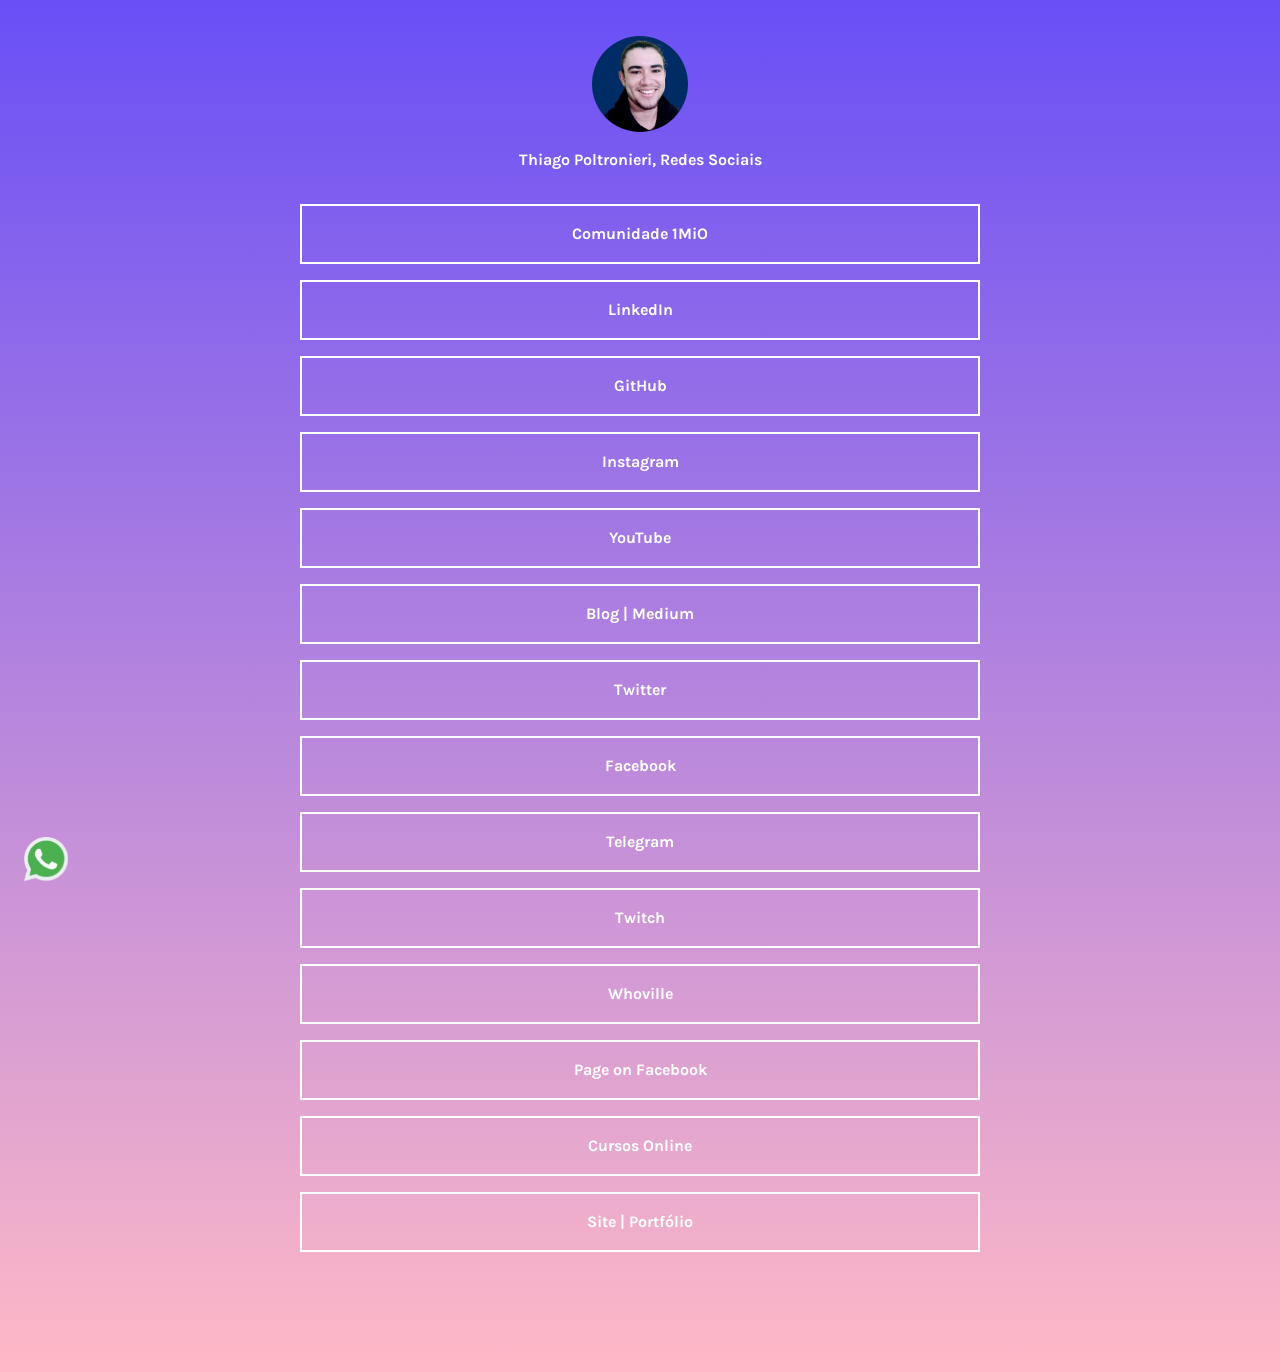
==== index.html @ fc35a57b "1.0" ====
<!DOCTYPE html>
<html lang="pt-br">
    <head>
        <meta name="description" content="Estas são as redes sociais mais usadas por Thiago William Poltronieri Araujo" >
        <meta charset="UTF-8">
        <meta http-equiv="X-UA-Compatible" content="IE=edge">
        <meta name="viewport" content="width=device-width, initial-scale=1.0">
        <title>Profiles | Thiago Poltronieri</title>
        <link rel="shortcut icon" href="./components/img/self-profile.jpeg" />
        <link href="./styles/main.css" rel="stylesheet"/>
        <!-- Google Tag Manager -->
        <script>
        (function(w,d,s,l,i){w[l]=w[l]||[];w[l].push({'gtm.start':
        new Date().getTime(),event:'gtm.js'});var f=d.getElementsByTagName(s)[0],
        j=d.createElement(s),dl=l!='dataLayer'?'&l='+l:'';j.async=true;j.src=
        'https://www.googletagmanager.com/gtm.js?id='+i+dl;f.parentNode.insertBefore(j,f);
        })(window,document,'script','dataLayer','GTM-TPSV2FH');
        </script>
        <!-- End Google Tag Manager -->
        <a class="discord-button" href="https://wa.me/5541992544292" target="_blank"> <img src="./components/img/logo_whatsapp.png" width="44" height="44"></a><style type="text/css">.discord-button:hover{transform: scale(1.2); transition-timing-function: cubic-bezier(0.47, 2.02, 0.31, -0.36);}a:active, a:hover{color: #ED4245; text-decoration: underline;}.discord-button{position: fixed; display: block; bottom: 0; margin: 24px; margin-bottom: 16px; transition-duration: 0.5s; -webkit-transition: all 0.3s; -o-transition: all 0.3s; transition: all 0.3s; transform: scale(1); z-index: 999;}a{background-color: transparent; text-decoration: none; color: #ED4245;}</style>
    </head>
    <body>
        <!-- Google Tag Manager (noscript) -->
        <noscript>
            <iframe src="https://www.googletagmanager.com/ns.html?id=GTM-TPSV2FH"
        height="0" width="0" style="display:none;visibility:hidden">
            </iframe>
        </noscript>
        <!-- End Google Tag Manager (noscript) -->
        <div id="__next">
            <link href="https://fonts.googleapis.com/css2?family=Karla:wght@300;400;600;700&amp;display=swap" rel="stylesheet"/>
            <link href="https://fonts.googleapis.com/css2?family=Inter:wght@300;400;600;700&amp;display=swap" rel="stylesheet"/>
            <link href="https://fonts.googleapis.com/css2?family=Karla:wght@300;400;600;700&amp;display=swap" rel="stylesheet"/>
            <link href="https://fonts.googleapis.com/css2?family=Inter:wght@300;400;600;700&amp;display=swap" rel="stylesheet"/>
            <div class="sc-bdfBwQ sc-gsTCUz fGhsIW bhdLno">
                <div class="sc-bdfBwQ sc-gsTCUz bcrzgk bhdLno">
                    <div class="sc-bdfBwQ LyLIy">
                        <div class="sc-bdfBwQ sc-fmlJLJ hjVNip bogOIu"></div>
                        <div class="sc-bdfBwQ eZNKTD">
                            <div class="sc-bdfBwQ sc-gsTCUz jgGrsq bhdLno">
                                <div class="sc-bdfBwQ eZNKTD">
                                    <img src="./components/img/self-profile.jpeg" alt="Profile Image" data-testid="ProfileImage" filter="none" display="block" class="sc-iBPRYJ QFLjD"/>
                                </div>
                                <div class="sc-bdfBwQ llgrqs">
                                    <h1 class="sc-dlfnbm gDxZtD">Thiago Poltronieri, Redes Sociais</h1>
                                </div>
                            </div>
                        </div>
                        
                        <div class="sc-bdfBwQ pkAuV">
                        <div class="sc-bdfBwQ sc-ctaXAZ kPHwyq iRyVlM" data-testid="StyledContainer">
                        <p class="sc-hKgILt fpenDC"><a class="sc-pFZIQ sc-tYoTV fxPOXp exGbzQ" data-testid="LinkButton" display="inline-flex" font-family="inherit" font-size="inherit" font-weight="inherit" height="auto" href="https://discord.gg/7QUH7drpB2" rel="noopener noreferrer" target="_blank">Comunidade 1MiO</a></p>
                        </div>
                        </div>
                        
                        <div class="sc-bdfBwQ pkAuV">
                            <div data-testid="StyledContainer" class="sc-bdfBwQ sc-ctaXAZ kPHwyq iRyVlM">
                                <a href="https://www.linkedin.com/in/thiago-poltronieri/" target="_blank" rel="noopener noreferrer" data-testid="LinkButton" display="inline-flex" font-family="inherit" font-weight="inherit" font-size="inherit" height="auto" class="sc-pFZIQ sc-tYoTV fxPOXp exGbzQ">
                                    <p class="sc-hKgILt fpenDC">LinkedIn</p>
                                </a>
                            </div>
                        </div>
                        <div class="sc-bdfBwQ pkAuV">
                            <div data-testid="StyledContainer" class="sc-bdfBwQ sc-ctaXAZ kPHwyq iRyVlM">
                                <a href="https://github.com/thiagopoltronieri/" target="_blank" rel="noopener noreferrer" data-testid="LinkButton" display="inline-flex" font-family="inherit" font-weight="inherit" font-size="inherit" height="auto" class="sc-pFZIQ sc-tYoTV fxPOXp exGbzQ">
                                    <p class="sc-hKgILt fpenDC">GitHub</p>
                                </a>
                            </div>
                        </div>
                        <div class="sc-bdfBwQ pkAuV">
                            <div data-testid="StyledContainer" class="sc-bdfBwQ sc-ctaXAZ kPHwyq iRyVlM">
                                <a href="https://www.instagram.com/thiago.poltronieri/" target="_blank" rel="noopener noreferrer" data-testid="LinkButton" display="inline-flex" font-family="inherit" font-weight="inherit" font-size="inherit" height="auto" class="sc-pFZIQ sc-tYoTV fxPOXp exGbzQ">
                                    <p class="sc-hKgILt fpenDC">Instagram</p>
                                </a>
                            </div>
                        </div>
                        <div class="sc-bdfBwQ pkAuV">
                            <div data-testid="StyledContainer" class="sc-bdfBwQ sc-ctaXAZ kPHwyq iRyVlM">
                                <a href="https://www.youtube.com/channel/UC3O0W0MAcEskIGlqmYNDaAA?sub_confirmation=1" target="_blank" rel="noopener noreferrer" data-testid="LinkButton" display="inline-flex" font-family="inherit" font-weight="inherit" font-size="inherit" height="auto" class="sc-pFZIQ sc-tYoTV fxPOXp exGbzQ">
                                    <p class="sc-hKgILt fpenDC">YouTube</p>
                                </a>
                            </div>
                        </div>
                        <div class="sc-bdfBwQ pkAuV">
                            <div data-testid="StyledContainer" class="sc-bdfBwQ sc-ctaXAZ kPHwyq iRyVlM">
                                <a href="https://thiagopoltronieri.com.br/blog/" target="_blank" rel="noopener noreferrer" data-testid="LinkButton" display="inline-flex" font-family="inherit" font-weight="inherit" font-size="inherit" height="auto" class="sc-pFZIQ sc-tYoTV fxPOXp exGbzQ">
                                    <p class="sc-hKgILt fpenDC">Blog | Medium</p>
                                </a>
                            </div>
                        </div>
                        <div class="sc-bdfBwQ pkAuV">
                            <div data-testid="StyledContainer" class="sc-bdfBwQ sc-ctaXAZ kPHwyq iRyVlM">
                                <a href="https://twitter.com/thiago_williamP" target="_blank" rel="noopener noreferrer" data-testid="LinkButton" display="inline-flex" font-family="inherit" font-weight="inherit" font-size="inherit" height="auto" class="sc-pFZIQ sc-tYoTV fxPOXp exGbzQ">
                                    <p class="sc-hKgILt fpenDC">Twitter</p>
                                </a>
                            </div>
                        </div>
                        <div class="sc-bdfBwQ pkAuV">
                            <div data-testid="StyledContainer" class="sc-bdfBwQ sc-ctaXAZ kPHwyq iRyVlM">
                                <a href="https://www.facebook.com/poltronieri.thiago" target="_blank" rel="noopener noreferrer" data-testid="LinkButton" display="inline-flex" font-family="inherit" font-weight="inherit" font-size="inherit" height="auto" class="sc-pFZIQ sc-tYoTV fxPOXp exGbzQ">
                                    <p class="sc-hKgILt fpenDC">Facebook</p>
                                </a>
                            </div>
                        </div>
                        <div class="sc-bdfBwQ pkAuV">
                            <div data-testid="StyledContainer" class="sc-bdfBwQ sc-ctaXAZ kPHwyq iRyVlM">
                                <a href="https://t.me/thiagopoltronieri" target="_blank" rel="noopener noreferrer" data-testid="LinkButton" display="inline-flex" font-family="inherit" font-weight="inherit" font-size="inherit" height="auto" class="sc-pFZIQ sc-tYoTV fxPOXp exGbzQ">
                                    <p class="sc-hKgILt fpenDC">Telegram</p>
                                </a>
                            </div>
                        </div>
                        <div class="sc-bdfBwQ pkAuV">
                            <div data-testid="StyledContainer" class="sc-bdfBwQ sc-ctaXAZ kPHwyq iRyVlM">
                                <a href="https://www.twitch.tv/thiago_williamp" target="_blank" rel="noopener noreferrer" data-testid="LinkButton" display="inline-flex" font-family="inherit" font-weight="inherit" font-size="inherit" height="auto" class="sc-pFZIQ sc-tYoTV fxPOXp exGbzQ">
                                    <p class="sc-hKgILt fpenDC">Twitch</p>
                                </a>
                            </div>
                            
                            
                            <div class="sc-bdfBwQ pkAuV">
                                <div class="sc-bdfBwQ sc-ctaXAZ kPHwyq iRyVlM" data-testid="StyledContainer">
                                <p class="sc-hKgILt fpenDC"><a class="sc-pFZIQ sc-tYoTV fxPOXp exGbzQ" data-testid="LinkButton" display="inline-flex" font-family="inherit" font-size="inherit" font-weight="inherit" height="auto" href="https://whoville.com.br/" rel="noopener noreferrer" target="_blank">Whoville</a></p>
                            </div>
                            </div>
                            
                        </div>
                        <div class="sc-bdfBwQ pkAuV">
                            <div data-testid="StyledContainer" class="sc-bdfBwQ sc-ctaXAZ kPHwyq iRyVlM">
                                <a href="https://www.facebook.com/whovillestrategiasdigitais/" target="_blank" rel="noopener noreferrer" data-testid="LinkButton" display="inline-flex" font-family="inherit" font-weight="inherit" font-size="inherit" height="auto" class="sc-pFZIQ sc-tYoTV fxPOXp exGbzQ">
                                    <p class="sc-hKgILt fpenDC">Page on Facebook</p>
                                </a>
                            </div>
                        </div>
                        <div class="sc-bdfBwQ pkAuV">
                            <div data-testid="StyledContainer" class="sc-bdfBwQ sc-ctaXAZ kPHwyq iRyVlM">
                                <a href="https://www.facebook.com/groups/288821952106240/" target="_blank" rel="noopener noreferrer" data-testid="LinkButton" display="inline-flex" font-family="inherit" font-weight="inherit" font-size="inherit" height="auto" class="sc-pFZIQ sc-tYoTV fxPOXp exGbzQ">
                                    <p class="sc-hKgILt fpenDC">Cursos Online</p>
                                </a>
                            </div>
                        </div>
                        <div class="sc-bdfBwQ pkAuV">
                            <div data-testid="StyledContainer" class="sc-bdfBwQ sc-ctaXAZ kPHwyq iRyVlM">
                                <a href="#" target="_blank" rel="noopener noreferrer" data-testid="LinkButton" display="inline-flex" font-family="inherit" font-weight="inherit" font-size="inherit" height="auto" class="sc-pFZIQ sc-tYoTV fxPOXp exGbzQ">
                                    <p class="sc-hKgILt fpenDC">Site | Portfólio</p>
                                </a>
                            </div>
                        </div>


                    </div>
                    </div>
                </div>
            </div>
        </div>
        
    </body>
</html>
---- styles/main.css ----
/*data-styled-version="5.2.1 >*/
            .fGhsIW {
                -webkit-flex-direction: column;
                -ms-flex-direction: column;
                flex-direction: column;
                position: relative;
                padding-bottom: 0;
                min-height: 100vh;
                overflow-x: hidden;
                width: 100%;
                height: 100%;
            }

            /*!sc*/
            .bcrzgk {
                -webkit-flex: 1;
                -ms-flex: 1;
                flex: 1;
                -webkit-flex-direction: column;
                -ms-flex-direction: column;
                flex-direction: column;
                -webkit-box-pack: justify;
                -webkit-justify-content: space-between;
                -ms-flex-pack: justify;
                justify-content: space-between;
                padding-left: 12px;
                padding-right: 12px;
                padding-top: 24px;
                padding-bottom: 24px;
                height: 100%;
                width: 100%;
            }

            /*!sc*/
            .LyLIy {
                margin: 0 auto;
                height: 100%;
                width: 100%;
                max-width: 680px;
                padding-bottom: 80px;
            }

            /*!sc*/
            .hjVNip {
                position: fixed;
                top: 0;
                left: 0;
                right: 0;
                bottom: 0;
                z-index: -1;
                background-position: center;
                background-size: cover;
                background-repeat: no-repeat;
                background-color: #694ff6;
                background-style: flat;
                background-gradient: linear-gradient(0deg,#ffb9c6,#694ff6);
            }

            /*!sc*/
            .eZNKTD {
                margin-bottom: 16px;
            }

            /*!sc*/
            .jgGrsq {
                -webkit-align-items: center;
                -webkit-box-align: center;
                -ms-flex-align: center;
                align-items: center;
                -webkit-flex-direction: column;
                -ms-flex-direction: column;
                flex-direction: column;
                margin-top: 12px;
                margin-bottom: 32px;
                width: 100%;
                height: 100%;
            }

            /*!sc*/
            .llgrqs {
                margin-left: 12px;
                margin-right: 12px;
                max-width: 100%;
            }

            /*!sc*/
            .pkAuV {
                position: relative;
            }

            /*!sc*/
            .kPHwyq {
                position: relative;
                height: auto;
                border-type: squared;
                style-type: outline;
            }

            /*!sc*/
            .jSYzUh {
                width: 100%;
                -webkit-box-pack: center;
                -webkit-justify-content: center;
                -ms-flex-pack: center;
                justify-content: center;
                height: 20px;
                logo: black-green;
            }

            /*!sc*/
            data-styled.g1[id="sc-bdfBwQ"] {
                content: "fGhsIW,bcrzgk,LyLIy,hjVNip,eZNKTD,jgGrsq,llgrqs,pkAuV,kPHwyq,jAmcnV,jSYzUh,"
            }

            /*!sc*/
            .bhdLno {
                display: -webkit-box;
                display: -webkit-flex;
                display: -ms-flexbox;
                display: flex;
            }

            /*!sc*/
            data-styled.g2[id="sc-gsTCUz"] {
                content: "bhdLno,"
            }

            /*!sc*/
            .gDxZtD {
                margin: 0;
                color: #fff;
                font-weight: 700;
                font-size: 16px;
                line-height: 1.5;
                text-overflow: ellipsis;
                max-width: 100%;
                white-space: nowrap;
                overflow: hidden;
            }

            /*!sc*/
            data-styled.g3[id="sc-dlfnbm"] {
                content: "gDxZtD,"
            }

            /*!sc*/
            .fpenDC {
                padding: 0;
                margin: 0;
                line-height: 1.5;
                width: 100%;
            }

            /*!sc*/
            data-styled.g4[id="sc-hKgILt"] {
                content: "fpenDC,"
            }

            /*!sc*/
            .kZodAG {
                color: inherit;
                -webkit-text-decoration: underline;
                text-decoration: underline;
            }

            /*!sc*/
            data-styled.g5[id="sc-eCssSg"] {
                content: "kZodAG,"
            }

            /*!sc*/
            .ikrHx {
                fill: currentColor;
                display: block;
                height: 100%;
                width: 100%;
            }

            /*!sc*/
            data-styled.g7[id="sc-gKsewC"] {
                content: "ikrHx,"
            }

            /*!sc*/
            .QFLjD {
                width: 96px;
                height: 96px;
                border-radius: 50%;
                width: 96px;
                height: 96px;
                display: block;
                object-fit: contain;
                object-position: initial;
                -webkit-filter: none;
                filter: none;
            }

            /*!sc*/
            data-styled.g8[id="sc-iBPRYJ"] {
                content: "QFLjD,"
            }

            /*!sc*/
            .fxPOXp {
                border: none;
                display: -webkit-inline-box;
                display: -webkit-inline-flex;
                display: -ms-inline-flexbox;
                display: inline-flex;
                -webkit-align-items: center;
                -webkit-box-align: center;
                -ms-flex-align: center;
                align-items: center;
                -webkit-box-pack: center;
                -webkit-justify-content: center;
                -ms-flex-pack: center;
                justify-content: center;
                height: auto;
                position: relative;
                padding-top: 16px;
                padding-bottom: 16px;
                padding-left: 66px;
                padding-right: 66px;
                margin: 0;
                font-family: inherit;
                font-weight: inherit;
                font-size: inherit;
                width: 100%;
                cursor: pointer;
                -webkit-appearance: none;
                -moz-appearance: none;
                appearance: none;
                text-align: center;
                box-sizing: border-box;
                -webkit-text-decoration: none;
                text-decoration: none;
            }

            /*!sc*/
            .fxPOXp:focus {
                outline: none;
            }

            /*!sc*/
            .fxPOXp:disabled {
                cursor: default;
                pointer-events: none;
            }

            /*!sc*/
            data-styled.g10[id="sc-pFZIQ"] {
                content: "fxPOXp,"
            }

            /*!sc*/
            html,body,div,span,applet,object,iframe,h1,h2,h3,h4,h5,h6,p,blockquote,pre,a,abbr,acronym,address,big,cite,code,del,dfn,em,img,ins,kbd,q,s,samp,small,strike,strong,sub,sup,tt,var,b,u,i,center,dl,dt,dd,ol,ul,li,fieldset,form,label,legend,table,caption,tbody,tfoot,thead,tr,th,td,article,aside,canvas,details,embed,figure,figcaption,footer,header,hgroup,main,menu,nav,output,ruby,section,summary,time,mark,audio,video {
                margin: 0;
                padding: 0;
                border: 0;
                font-size: 100%;
                font: inherit;
                vertical-align: baseline;
            }

            /*!sc*/
            article,aside,details,figcaption,figure,footer,header,hgroup,main,menu,nav,section {
                display: block;
            }

            /*!sc*/
            *[hidden] {
                display: none;
            }

            /*!sc*/
            body {
                line-height: 1;
            }

            /*!sc*/
            ol,ul {
                list-style: none;
            }

            /*!sc*/
            blockquote,q {
                quotes: none;
            }

            /*!sc*/
            blockquote:before,blockquote:after,q:before,q:after {
                content: '';
                content: none;
            }

            /*!sc*/
            table {
                border-collapse: collapse;
                border-spacing: 0;
            }

            /*!sc*/
            html {
                font-family: Karla,sans-serif;
                font-size: 16px;
                font-weight: 700;
                box-sizing: border-box;
                -webkit-font-smoothing: antialiased;
                -moz-osx-font-smoothing: grayscale;
            }

            /*!sc*/
            html > * {
                -webkit-letter-spacing: normal;
                -moz-letter-spacing: normal;
                -ms-letter-spacing: normal;
                letter-spacing: normal;
            }

            /*!sc*/
            *,*:before,*:after {
                box-sizing: inherit;
            }

            /*!sc*/
            data-styled.g16[id="sc-global-koxjWe1"] {
                content: "sc-global-koxjWe1,"
            }

            /*!sc*/
            .iRyVlM {
                z-index: 0;
                overflow: hidden;
                margin-bottom: 16px;
                -webkit-transition: box-shadow .25s cubic-bezier(0.08,0.59,0.29,0.99),color .25s cubic-bezier(0.08,0.59,0.29,0.99), border-color .25s cubic-bezier(0.08,0.59,0.29,0.99),-webkit-transform .25s cubic-bezier(0.08,0.59,0.29,0.99), background-color .25s cubic-bezier(0.08,0.59,0.29,0.99);
                -webkit-transition: box-shadow .25s cubic-bezier(0.08,0.59,0.29,0.99),color .25s cubic-bezier(0.08,0.59,0.29,0.99), border-color .25s cubic-bezier(0.08,0.59,0.29,0.99),transform .25s cubic-bezier(0.08,0.59,0.29,0.99), background-color .25s cubic-bezier(0.08,0.59,0.29,0.99);
                transition: box-shadow .25s cubic-bezier(0.08,0.59,0.29,0.99),color .25s cubic-bezier(0.08,0.59,0.29,0.99), border-color .25s cubic-bezier(0.08,0.59,0.29,0.99),transform .25s cubic-bezier(0.08,0.59,0.29,0.99), background-color .25s cubic-bezier(0.08,0.59,0.29,0.99);
                border: 2px solid;
                border-color: #ffffff;
                background-color: transparent;
                color: #ffffff;
                border-radius: 0;
            }

            /*!sc*/
            @-webkit-keyframes topwave {
                from {
                    -webkit-mask-position: 0 top;
                    mask-position: 0 top;
                }

                to {
                    -webkit-mask-position: 680px top;
                    mask-position: 680px top;
                }
            }

            /*!sc*/
            @keyframes topwave {
                from {
                    -webkit-mask-position: 0 top;
                    mask-position: 0 top;
                }

                to {
                    -webkit-mask-position: 680px top;
                    mask-position: 680px top;
                }
            }

            /*!sc*/
            @-webkit-keyframes bottomwave {
                from {
                    -webkit-mask-position: 0 top;
                    mask-position: 0 top;
                }

                to {
                    -webkit-mask-position: -680px top;
                    mask-position: -680px top;
                }
            }

            /*!sc*/
            @keyframes bottomwave {
                from {
                    -webkit-mask-position: 0 top;
                    mask-position: 0 top;
                }

                to {
                    -webkit-mask-position: -680px top;
                    mask-position: -680px top;
                }
            }

            /*!sc*/
            .iRyVlM:hover {
                background-color: #ffffff;
                border-color: #ffffff;
                color: #694ff6;
            }

            /*!sc*/
            data-styled.g93[id="sc-ctaXAZ"] {
                content: "iRyVlM,"
            }

            /*!sc*/
            .exGbzQ {
                overflow-wrap: break-word;
                word-wrap: break-word;
                word-break: break-word;
                -webkit-hyphens: auto;
                -moz-hyphens: auto;
                -ms-hyphens: auto;
                hyphens: auto;
                white-space: normal;
                background: none;
                color: inherit;
                -webkit-transition: box-shadow .25s cubic-bezier(0.08,0.59,0.29,0.99),border-color .25s cubic-bezier(0.08,0.59,0.29,0.99), -webkit-transform .25s cubic-bezier(0.08,0.59,0.29,0.99),background-color .25s cubic-bezier(0.08,0.59,0.29,0.99);
                -webkit-transition: box-shadow .25s cubic-bezier(0.08,0.59,0.29,0.99),border-color .25s cubic-bezier(0.08,0.59,0.29,0.99), transform .25s cubic-bezier(0.08,0.59,0.29,0.99),background-color .25s cubic-bezier(0.08,0.59,0.29,0.99);
                transition: box-shadow .25s cubic-bezier(0.08,0.59,0.29,0.99),border-color .25s cubic-bezier(0.08,0.59,0.29,0.99), transform .25s cubic-bezier(0.08,0.59,0.29,0.99),background-color .25s cubic-bezier(0.08,0.59,0.29,0.99);
                padding-left: 20px;
                padding-right: 20px;
            }

            /*!sc*/
            data-styled.g103[id="sc-tYoTV"] {
                content: "exGbzQ,"
            }

            /*!sc*/
            .bogOIu {
                background: linear-gradient(0deg,#ffb9c6,#694ff6);
                position: absolute;
            }

            /*!sc*/
            data-styled.g116[id="sc-fmlJLJ"] {
                content: "bogOIu,"
            }

            /*!sc*/
            html,body,div,span,applet,object,iframe,h1,h2,h3,h4,h5,h6,p,blockquote,pre,a,abbr,acronym,address,big,cite,code,del,dfn,em,img,ins,kbd,q,s,samp,small,strike,strong,sub,sup,tt,var,b,u,i,center,dl,dt,dd,ol,ul,li,fieldset,form,label,legend,table,caption,tbody,tfoot,thead,tr,th,td,article,aside,canvas,details,embed,figure,figcaption,footer,header,hgroup,main,menu,nav,output,ruby,section,summary,time,mark,audio,video {
                margin: 0;
                padding: 0;
                border: 0;
                font-size: 100%;
                font: inherit;
                vertical-align: baseline;
            }

            /*!sc*/
            article,aside,details,figcaption,figure,footer,header,hgroup,main,menu,nav,section {
                display: block;
            }

            /*!sc*/
            *[hidden] {
                display: none;
            }

            /*!sc*/
            body {
                line-height: 1;
            }

            /*!sc*/
            ol,ul {
                list-style: none;
            }

            /*!sc*/
            blockquote,q {
                quotes: none;
            }

            /*!sc*/
            blockquote:before,blockquote:after,q:before,q:after {
                content: '';
                content: none;
            }

            /*!sc*/
            table {
                border-collapse: collapse;
                border-spacing: 0;
            }

            /*!sc*/
            html {
                font-family: Karla,sans-serif;
                font-size: 16px;
                font-weight: 700;
                box-sizing: border-box;
                -webkit-font-smoothing: antialiased;
                -moz-osx-font-smoothing: grayscale;
            }

            /*!sc*/
            html > * {
                -webkit-letter-spacing: normal;
                -moz-letter-spacing: normal;
                -ms-letter-spacing: normal;
                letter-spacing: normal;
            }

            /*!sc*/
            *,*:before,*:after {
                box-sizing: inherit;
            }

            /*!sc*/
            data-styled.g118[id="sc-global-koxjWe2"] {
                content: "sc-global-koxjWe2,"
            }

            /*!sc*/
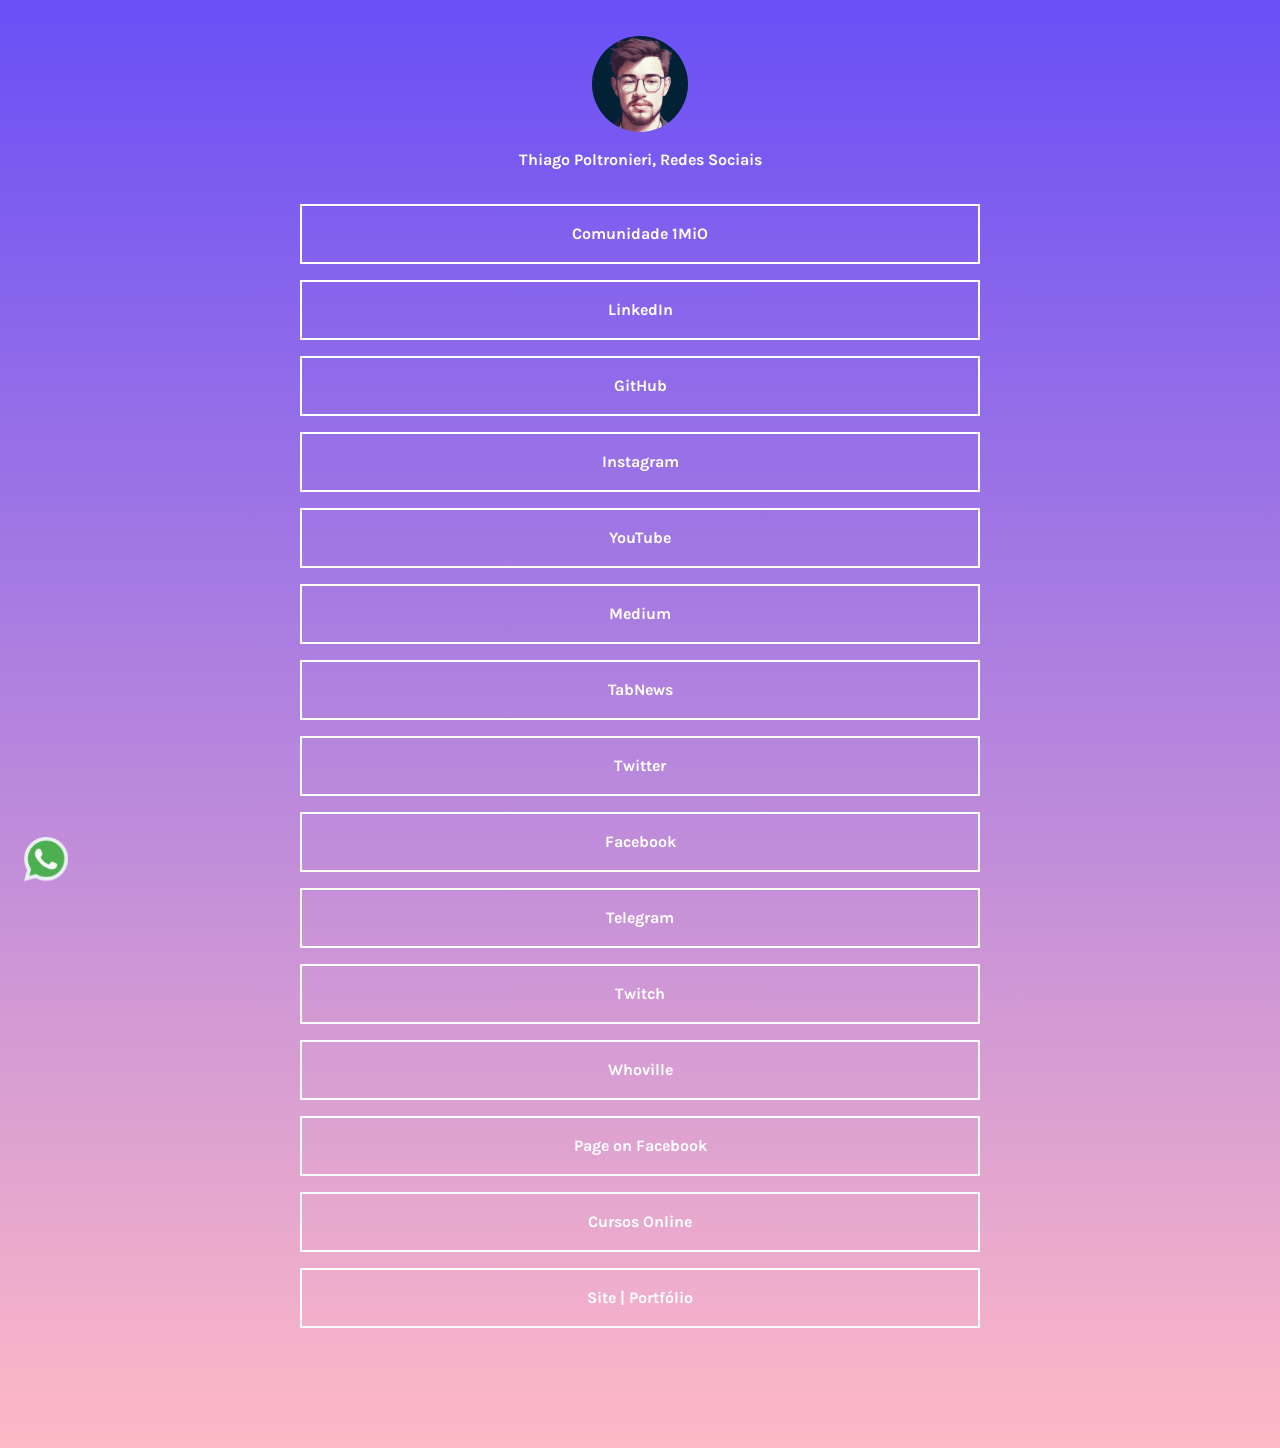
==== commit 83cbd563: "Add TabNews" ====
--- a/index.html
+++ b/index.html
@@ -84,13 +84,20 @@
                         <div class="sc-bdfBwQ pkAuV">
                             <div data-testid="StyledContainer" class="sc-bdfBwQ sc-ctaXAZ kPHwyq iRyVlM">
                                 <a href="https://thiagopoltronieri.com.br/blog/" target="_blank" rel="noopener noreferrer" data-testid="LinkButton" display="inline-flex" font-family="inherit" font-weight="inherit" font-size="inherit" height="auto" class="sc-pFZIQ sc-tYoTV fxPOXp exGbzQ">
-                                    <p class="sc-hKgILt fpenDC">Blog | Medium</p>
+                                    <p class="sc-hKgILt fpenDC">Medium</p>
                                 </a>
                             </div>
                         </div>
                         <div class="sc-bdfBwQ pkAuV">
                             <div data-testid="StyledContainer" class="sc-bdfBwQ sc-ctaXAZ kPHwyq iRyVlM">
-                                <a href="https://twitter.com/thiago_williamP" target="_blank" rel="noopener noreferrer" data-testid="LinkButton" display="inline-flex" font-family="inherit" font-weight="inherit" font-size="inherit" height="auto" class="sc-pFZIQ sc-tYoTV fxPOXp exGbzQ">
+                                <a href="https://www.tabnews.com.br/thiagopoltronieri" target="_blank" rel="noopener noreferrer" data-testid="LinkButton" display="inline-flex" font-family="inherit" font-weight="inherit" font-size="inherit" height="auto" class="sc-pFZIQ sc-tYoTV fxPOXp exGbzQ">
+                                    <p class="sc-hKgILt fpenDC">TabNews</p>
+                                </a>
+                            </div>
+                        </div>
+                        <div class="sc-bdfBwQ pkAuV">
+                            <div data-testid="StyledContainer" class="sc-bdfBwQ sc-ctaXAZ kPHwyq iRyVlM">
+                                <a href="https://twitter.com/thpoltronieri" target="_blank" rel="noopener noreferrer" data-testid="LinkButton" display="inline-flex" font-family="inherit" font-weight="inherit" font-size="inherit" height="auto" class="sc-pFZIQ sc-tYoTV fxPOXp exGbzQ">
                                     <p class="sc-hKgILt fpenDC">Twitter</p>
                                 </a>
                             </div>
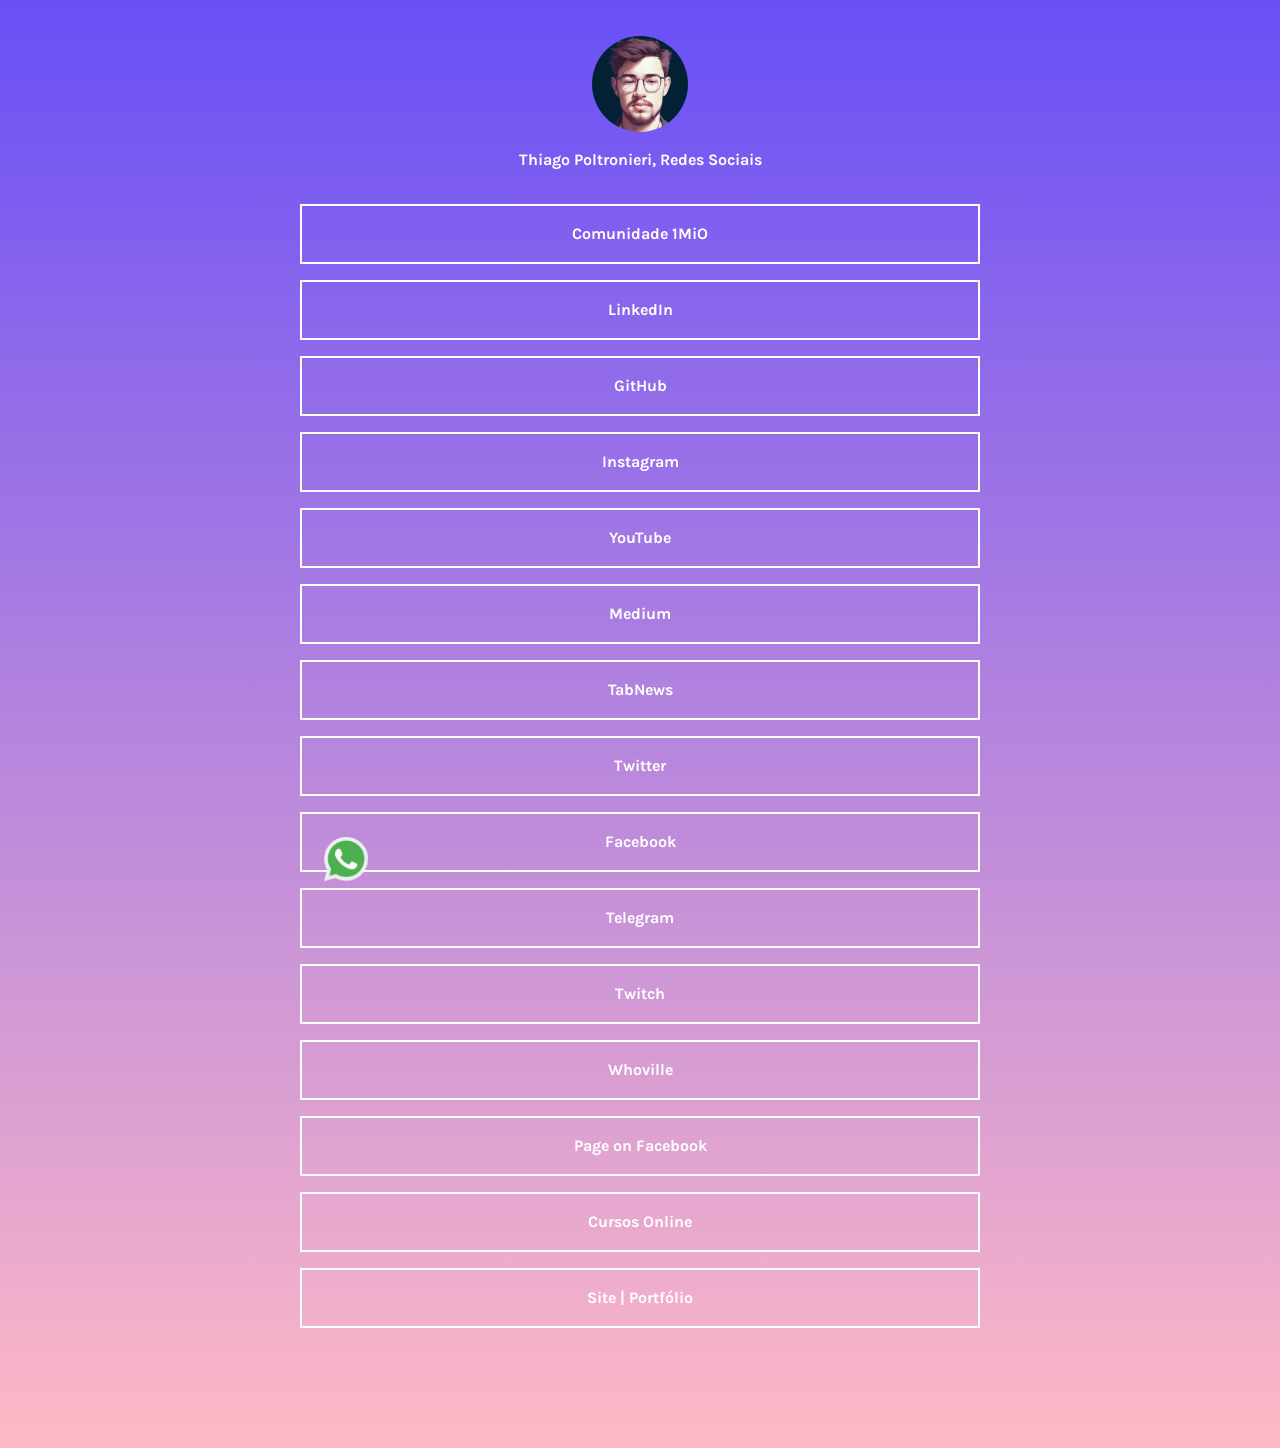
==== commit 7321ed52: "update whats-button" ====
--- a/index.html
+++ b/index.html
@@ -6,8 +6,11 @@
         <meta http-equiv="X-UA-Compatible" content="IE=edge">
         <meta name="viewport" content="width=device-width, initial-scale=1.0">
         <title>Profiles | Thiago Poltronieri</title>
+        <link href="https://fonts.googleapis.com/css2?family=Karla:wght@300;400;600;700&amp;display=swap" rel="stylesheet"/>
+        <link href="https://fonts.googleapis.com/css2?family=Inter:wght@300;400;600;700&amp;display=swap" rel="stylesheet"/>
         <link rel="shortcut icon" href="./components/img/self-profile.jpeg" />
         <link href="./styles/main.css" rel="stylesheet"/>
+        <link href="./styles/whatsapp-button.css" rel="stylesheet">
         <!-- Google Tag Manager -->
         <script>
         (function(w,d,s,l,i){w[l]=w[l]||[];w[l].push({'gtm.start':
@@ -17,25 +20,13 @@
         })(window,document,'script','dataLayer','GTM-TPSV2FH');
         </script>
         <!-- End Google Tag Manager -->
-        <a class="discord-button" href="https://wa.me/5541992544292" target="_blank"> <img src="./components/img/logo_whatsapp.png" width="44" height="44"></a><style type="text/css">.discord-button:hover{transform: scale(1.2); transition-timing-function: cubic-bezier(0.47, 2.02, 0.31, -0.36);}a:active, a:hover{color: #ED4245; text-decoration: underline;}.discord-button{position: fixed; display: block; bottom: 0; margin: 24px; margin-bottom: 16px; transition-duration: 0.5s; -webkit-transition: all 0.3s; -o-transition: all 0.3s; transition: all 0.3s; transform: scale(1); z-index: 999;}a{background-color: transparent; text-decoration: none; color: #ED4245;}</style>
     </head>
+
     <body>
-        <!-- Google Tag Manager (noscript) -->
-        <noscript>
-            <iframe src="https://www.googletagmanager.com/ns.html?id=GTM-TPSV2FH"
-        height="0" width="0" style="display:none;visibility:hidden">
-            </iframe>
-        </noscript>
-        <!-- End Google Tag Manager (noscript) -->
-        <div id="__next">
-            <link href="https://fonts.googleapis.com/css2?family=Karla:wght@300;400;600;700&amp;display=swap" rel="stylesheet"/>
-            <link href="https://fonts.googleapis.com/css2?family=Inter:wght@300;400;600;700&amp;display=swap" rel="stylesheet"/>
-            <link href="https://fonts.googleapis.com/css2?family=Karla:wght@300;400;600;700&amp;display=swap" rel="stylesheet"/>
-            <link href="https://fonts.googleapis.com/css2?family=Inter:wght@300;400;600;700&amp;display=swap" rel="stylesheet"/>
-            <div class="sc-bdfBwQ sc-gsTCUz fGhsIW bhdLno">
-                <div class="sc-bdfBwQ sc-gsTCUz bcrzgk bhdLno">
-                    <div class="sc-bdfBwQ LyLIy">
-                        <div class="sc-bdfBwQ sc-fmlJLJ hjVNip bogOIu"></div>
+        <div class="sc-bdfBwQ sc-gsTCUz fGhsIW bhdLno">
+            <div class="sc-bdfBwQ sc-gsTCUz bcrzgk bhdLno">
+                <div class="sc-bdfBwQ LyLIy">
+                    <div class="sc-bdfBwQ sc-fmlJLJ hjVNip bogOIu"></div>
                         <div class="sc-bdfBwQ eZNKTD">
                             <div class="sc-bdfBwQ sc-gsTCUz jgGrsq bhdLno">
                                 <div class="sc-bdfBwQ eZNKTD">
@@ -46,6 +37,8 @@
                                 </div>
                             </div>
                         </div>
+
+                        <a class="whatsapp-button" href="https://wa.me/5541992544292" target="_blank"> <img src="./components/img/logo_whatsapp.png" width="44" height="44"></a>
                         
                         <div class="sc-bdfBwQ pkAuV">
                         <div class="sc-bdfBwQ sc-ctaXAZ kPHwyq iRyVlM" data-testid="StyledContainer">
@@ -152,14 +145,10 @@
                                 </a>
                             </div>
                         </div>
-
-
-                    </div>
                     </div>
                 </div>
             </div>
         </div>
-        
     </body>
 </html>
 
--- a/styles/main.css
+++ b/styles/main.css
@@ -517,3 +517,5 @@
             }
 
             /*!sc*/
+
+            
--- a/styles/whatsapp-button.css
+++ b/styles/whatsapp-button.css
@@ -0,0 +1,30 @@
+.whatsapp-button:hover {
+    transform: scale(1.2);
+    transition-timing-function: cubic-bezier(0.47, 2.02, 0.31, -0.36);
+}
+
+a:active,
+a:hover {
+    color: #ED4245;
+    text-decoration: underline;
+}
+
+.whatsapp-button {
+    position: fixed;
+    display: block;
+    bottom: 0;
+    margin: 24px;
+    margin-bottom: 16px;
+    transition-duration: 0.5s;
+    -webkit-transition: all 0.3s;
+    -o-transition: all 0.3s;
+    transition: all 0.3s;
+    transform: scale(1);
+    z-index: 999;
+}
+
+a {
+    background-color: transparent;
+    text-decoration: none;
+    color: #ED4245;
+}
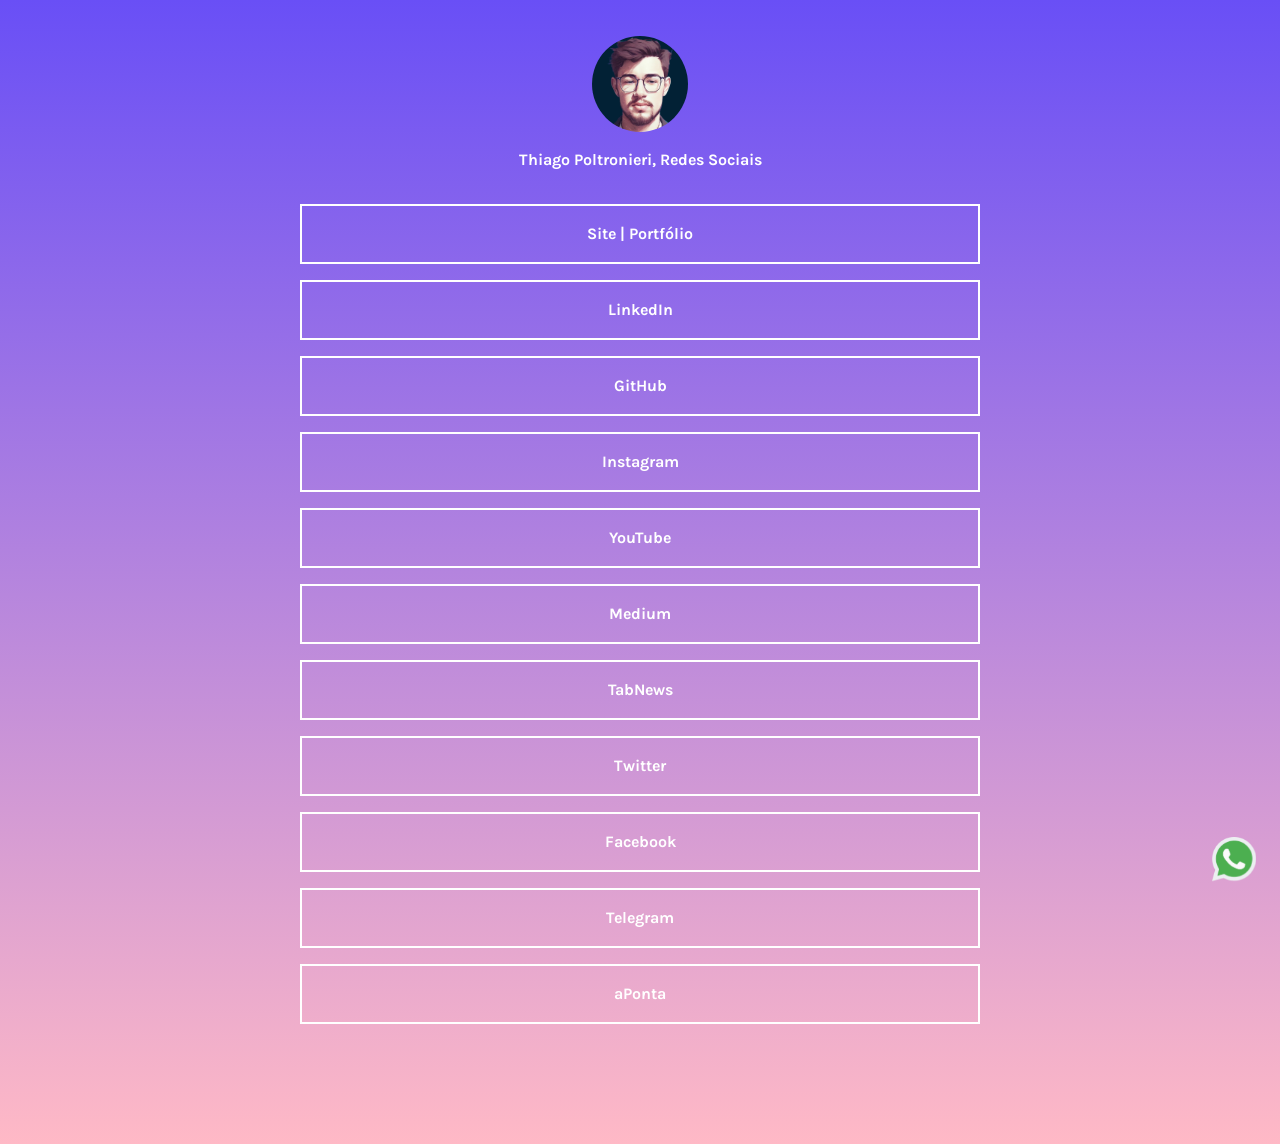
==== commit cce4607c: "updates 01102023" ====
--- a/index.html
+++ b/index.html
@@ -1,154 +1,200 @@
 <!DOCTYPE html>
 <html lang="pt-br">
-    <head>
-        <meta name="description" content="Estas são as redes sociais mais usadas por Thiago William Poltronieri Araujo" >
-        <meta charset="UTF-8">
-        <meta http-equiv="X-UA-Compatible" content="IE=edge">
-        <meta name="viewport" content="width=device-width, initial-scale=1.0">
-        <title>Profiles | Thiago Poltronieri</title>
-        <link href="https://fonts.googleapis.com/css2?family=Karla:wght@300;400;600;700&amp;display=swap" rel="stylesheet"/>
-        <link href="https://fonts.googleapis.com/css2?family=Inter:wght@300;400;600;700&amp;display=swap" rel="stylesheet"/>
-        <link rel="shortcut icon" href="./components/img/self-profile.jpeg" />
-        <link href="./styles/main.css" rel="stylesheet"/>
-        <link href="./styles/whatsapp-button.css" rel="stylesheet">
-        <!-- Google Tag Manager -->
-        <script>
-        (function(w,d,s,l,i){w[l]=w[l]||[];w[l].push({'gtm.start':
-        new Date().getTime(),event:'gtm.js'});var f=d.getElementsByTagName(s)[0],
-        j=d.createElement(s),dl=l!='dataLayer'?'&l='+l:'';j.async=true;j.src=
-        'https://www.googletagmanager.com/gtm.js?id='+i+dl;f.parentNode.insertBefore(j,f);
-        })(window,document,'script','dataLayer','GTM-TPSV2FH');
-        </script>
-        <!-- End Google Tag Manager -->
-    </head>
-
-    <body>
-        <div class="sc-bdfBwQ sc-gsTCUz fGhsIW bhdLno">
-            <div class="sc-bdfBwQ sc-gsTCUz bcrzgk bhdLno">
-                <div class="sc-bdfBwQ LyLIy">
-                    <div class="sc-bdfBwQ sc-fmlJLJ hjVNip bogOIu"></div>
+
+<head>
+    <meta name="description" content="Estas são as redes sociais mais usadas por Thiago William Poltronieri Araujo">
+    <meta charset="UTF-8">
+    <meta http-equiv="X-UA-Compatible" content="IE=edge">
+    <meta name="viewport" content="width=device-width, initial-scale=1.0">
+    <title>Profiles | Thiago Poltronieri</title>
+    <link href="https://fonts.googleapis.com/css2?family=Karla:wght@300;400;600;700&amp;display=swap"
+        rel="stylesheet" />
+    <link href="https://fonts.googleapis.com/css2?family=Inter:wght@300;400;600;700&amp;display=swap"
+        rel="stylesheet" />
+    <link rel="shortcut icon" href="./components/img/self-profile.jpeg" />
+    <link href="./styles/main.css" rel="stylesheet" />
+    <link href="./styles/whatsapp-button.css" rel="stylesheet">
+    <!-- Google Tag Manager -->
+    <script>
+        (function (w, d, s, l, i) {
+            w[l] = w[l] || []; w[l].push({
+                'gtm.start':
+                    new Date().getTime(), event: 'gtm.js'
+            }); var f = d.getElementsByTagName(s)[0],
+                j = d.createElement(s), dl = l != 'dataLayer' ? '&l=' + l : ''; j.async = true; j.src =
+                    'https://www.googletagmanager.com/gtm.js?id=' + i + dl; f.parentNode.insertBefore(j, f);
+        })(window, document, 'script', 'dataLayer', 'GTM-TPSV2FH');
+    </script>
+    <!-- End Google Tag Manager -->
+</head>
+
+<body>
+    <div class="sc-bdfBwQ sc-gsTCUz fGhsIW bhdLno">
+        <div class="sc-bdfBwQ sc-gsTCUz bcrzgk bhdLno">
+            <div class="sc-bdfBwQ LyLIy">
+                <div class="sc-bdfBwQ sc-fmlJLJ hjVNip bogOIu"></div>
+                <div class="sc-bdfBwQ eZNKTD">
+                    <div class="sc-bdfBwQ sc-gsTCUz jgGrsq bhdLno">
                         <div class="sc-bdfBwQ eZNKTD">
-                            <div class="sc-bdfBwQ sc-gsTCUz jgGrsq bhdLno">
-                                <div class="sc-bdfBwQ eZNKTD">
-                                    <img src="./components/img/self-profile.jpeg" alt="Profile Image" data-testid="ProfileImage" filter="none" display="block" class="sc-iBPRYJ QFLjD"/>
-                                </div>
-                                <div class="sc-bdfBwQ llgrqs">
-                                    <h1 class="sc-dlfnbm gDxZtD">Thiago Poltronieri, Redes Sociais</h1>
-                                </div>
-                            </div>
+                            <img src="./components/img/self-profile.jpeg" alt="Profile Image" data-testid="ProfileImage"
+                                filter="none" display="block" class="sc-iBPRYJ QFLjD" />
                         </div>
-
-                        <a class="whatsapp-button" href="https://wa.me/5541992544292" target="_blank"> <img src="./components/img/logo_whatsapp.png" width="44" height="44"></a>
-                        
-                        <div class="sc-bdfBwQ pkAuV">
+                        <div class="sc-bdfBwQ llgrqs">
+                            <h1 class="sc-dlfnbm gDxZtD">Thiago Poltronieri, Redes Sociais</h1>
+                        </div>
+                    </div>
+                </div>
+
+                <a class="whatsapp-button" href="https://wa.me/5541992544292" target="_blank"> <img
+                        src="./components/img/logo_whatsapp.png" width="44" height="44"></a>
+
+                <div class="sc-bdfBwQ pkAuV">
+                    <!-- <div class="sc-bdfBwQ sc-ctaXAZ kPHwyq iRyVlM" data-testid="StyledContainer">
+                        <p class="sc-hKgILt fpenDC"><a class="sc-pFZIQ sc-tYoTV fxPOXp exGbzQ" data-testid="LinkButton"
+                                display="inline-flex" font-family="inherit" font-size="inherit" font-weight="inherit"
+                                height="auto" href="https://discord.gg/7QUH7drpB2" rel="noopener noreferrer"
+                                target="_blank">Comunidade 1MiO</a></p>
+                    </div> -->
+                </div>
+                <div class="sc-bdfBwQ pkAuV">
+                    <div data-testid="StyledContainer" class="sc-bdfBwQ sc-ctaXAZ kPHwyq iRyVlM">
+                        <a href="https://aponta.social/" target="_blank" rel="noopener noreferrer" data-testid="LinkButton"
+                            display="inline-flex" font-family="inherit" font-weight="inherit" font-size="inherit"
+                            height="auto" class="sc-pFZIQ sc-tYoTV fxPOXp exGbzQ">
+                            <p class="sc-hKgILt fpenDC">Site | Portfólio</p>
+                        </a>
+                    </div>
+                </div>
+
+                <div class="sc-bdfBwQ pkAuV">
+                    <div data-testid="StyledContainer" class="sc-bdfBwQ sc-ctaXAZ kPHwyq iRyVlM">
+                        <a href="https://www.linkedin.com/in/thiago-poltronieri/" target="_blank"
+                            rel="noopener noreferrer" data-testid="LinkButton" display="inline-flex"
+                            font-family="inherit" font-weight="inherit" font-size="inherit" height="auto"
+                            class="sc-pFZIQ sc-tYoTV fxPOXp exGbzQ">
+                            <p class="sc-hKgILt fpenDC">LinkedIn</p>
+                        </a>
+                    </div>
+                </div>
+                <div class="sc-bdfBwQ pkAuV">
+                    <div data-testid="StyledContainer" class="sc-bdfBwQ sc-ctaXAZ kPHwyq iRyVlM">
+                        <a href="https://github.com/thiagopoltronieri/" target="_blank" rel="noopener noreferrer"
+                            data-testid="LinkButton" display="inline-flex" font-family="inherit" font-weight="inherit"
+                            font-size="inherit" height="auto" class="sc-pFZIQ sc-tYoTV fxPOXp exGbzQ">
+                            <p class="sc-hKgILt fpenDC">GitHub</p>
+                        </a>
+                    </div>
+                </div>
+                <div class="sc-bdfBwQ pkAuV">
+                    <div data-testid="StyledContainer" class="sc-bdfBwQ sc-ctaXAZ kPHwyq iRyVlM">
+                        <a href="https://www.instagram.com/thiago.poltronieri/" target="_blank"
+                            rel="noopener noreferrer" data-testid="LinkButton" display="inline-flex"
+                            font-family="inherit" font-weight="inherit" font-size="inherit" height="auto"
+                            class="sc-pFZIQ sc-tYoTV fxPOXp exGbzQ">
+                            <p class="sc-hKgILt fpenDC">Instagram</p>
+                        </a>
+                    </div>
+                </div>
+                <div class="sc-bdfBwQ pkAuV">
+                    <div data-testid="StyledContainer" class="sc-bdfBwQ sc-ctaXAZ kPHwyq iRyVlM">
+                        <a href="https://www.youtube.com/channel/UC3O0W0MAcEskIGlqmYNDaAA?sub_confirmation=1"
+                            target="_blank" rel="noopener noreferrer" data-testid="LinkButton" display="inline-flex"
+                            font-family="inherit" font-weight="inherit" font-size="inherit" height="auto"
+                            class="sc-pFZIQ sc-tYoTV fxPOXp exGbzQ">
+                            <p class="sc-hKgILt fpenDC">YouTube</p>
+                        </a>
+                    </div>
+                </div>
+                <div class="sc-bdfBwQ pkAuV">
+                    <div data-testid="StyledContainer" class="sc-bdfBwQ sc-ctaXAZ kPHwyq iRyVlM">
+                        <a href="https://thiagopoltronieri.com.br/blog/" target="_blank" rel="noopener noreferrer"
+                            data-testid="LinkButton" display="inline-flex" font-family="inherit" font-weight="inherit"
+                            font-size="inherit" height="auto" class="sc-pFZIQ sc-tYoTV fxPOXp exGbzQ">
+                            <p class="sc-hKgILt fpenDC">Medium</p>
+                        </a>
+                    </div>
+                </div>
+                <div class="sc-bdfBwQ pkAuV">
+                    <div data-testid="StyledContainer" class="sc-bdfBwQ sc-ctaXAZ kPHwyq iRyVlM">
+                        <a href="https://www.tabnews.com.br/thiagopoltronieri" target="_blank" rel="noopener noreferrer"
+                            data-testid="LinkButton" display="inline-flex" font-family="inherit" font-weight="inherit"
+                            font-size="inherit" height="auto" class="sc-pFZIQ sc-tYoTV fxPOXp exGbzQ">
+                            <p class="sc-hKgILt fpenDC">TabNews</p>
+                        </a>
+                    </div>
+                </div>
+                <div class="sc-bdfBwQ pkAuV">
+                    <div data-testid="StyledContainer" class="sc-bdfBwQ sc-ctaXAZ kPHwyq iRyVlM">
+                        <a href="https://twitter.com/thpoltronieri" target="_blank" rel="noopener noreferrer"
+                            data-testid="LinkButton" display="inline-flex" font-family="inherit" font-weight="inherit"
+                            font-size="inherit" height="auto" class="sc-pFZIQ sc-tYoTV fxPOXp exGbzQ">
+                            <p class="sc-hKgILt fpenDC">Twitter</p>
+                        </a>
+                    </div>
+                </div>
+                <div class="sc-bdfBwQ pkAuV">
+                    <div data-testid="StyledContainer" class="sc-bdfBwQ sc-ctaXAZ kPHwyq iRyVlM">
+                        <a href="https://www.facebook.com/poltronieri.thiago" target="_blank" rel="noopener noreferrer"
+                            data-testid="LinkButton" display="inline-flex" font-family="inherit" font-weight="inherit"
+                            font-size="inherit" height="auto" class="sc-pFZIQ sc-tYoTV fxPOXp exGbzQ">
+                            <p class="sc-hKgILt fpenDC">Facebook</p>
+                        </a>
+                    </div>
+                </div>
+                <div class="sc-bdfBwQ pkAuV">
+                    <div data-testid="StyledContainer" class="sc-bdfBwQ sc-ctaXAZ kPHwyq iRyVlM">
+                        <a href="https://t.me/thiagopoltronieri" target="_blank" rel="noopener noreferrer"
+                            data-testid="LinkButton" display="inline-flex" font-family="inherit" font-weight="inherit"
+                            font-size="inherit" height="auto" class="sc-pFZIQ sc-tYoTV fxPOXp exGbzQ">
+                            <p class="sc-hKgILt fpenDC">Telegram</p>
+                        </a>
+                    </div>
+                </div>
+                <div class="sc-bdfBwQ pkAuV">
+                    <!-- <div data-testid="StyledContainer" class="sc-bdfBwQ sc-ctaXAZ kPHwyq iRyVlM">
+                        <a href="https://www.twitch.tv/thiago_williamp" target="_blank" rel="noopener noreferrer"
+                            data-testid="LinkButton" display="inline-flex" font-family="inherit" font-weight="inherit"
+                            font-size="inherit" height="auto" class="sc-pFZIQ sc-tYoTV fxPOXp exGbzQ">
+                            <p class="sc-hKgILt fpenDC">Twitch</p>
+                        </a>
+                    </div> -->
+
+
+                    <div class="sc-bdfBwQ pkAuV">
                         <div class="sc-bdfBwQ sc-ctaXAZ kPHwyq iRyVlM" data-testid="StyledContainer">
-                        <p class="sc-hKgILt fpenDC"><a class="sc-pFZIQ sc-tYoTV fxPOXp exGbzQ" data-testid="LinkButton" display="inline-flex" font-family="inherit" font-size="inherit" font-weight="inherit" height="auto" href="https://discord.gg/7QUH7drpB2" rel="noopener noreferrer" target="_blank">Comunidade 1MiO</a></p>
+                            <p class="sc-hKgILt fpenDC"><a class="sc-pFZIQ sc-tYoTV fxPOXp exGbzQ"
+                                    data-testid="LinkButton" display="inline-flex" font-family="inherit"
+                                    font-size="inherit" font-weight="inherit" height="auto"
+                                    href="https://aponta.social" rel="noopener noreferrer"
+                                    target="_blank">aPonta</a></p>
                         </div>
-                        </div>
-                        
-                        <div class="sc-bdfBwQ pkAuV">
-                            <div data-testid="StyledContainer" class="sc-bdfBwQ sc-ctaXAZ kPHwyq iRyVlM">
-                                <a href="https://www.linkedin.com/in/thiago-poltronieri/" target="_blank" rel="noopener noreferrer" data-testid="LinkButton" display="inline-flex" font-family="inherit" font-weight="inherit" font-size="inherit" height="auto" class="sc-pFZIQ sc-tYoTV fxPOXp exGbzQ">
-                                    <p class="sc-hKgILt fpenDC">LinkedIn</p>
-                                </a>
-                            </div>
-                        </div>
-                        <div class="sc-bdfBwQ pkAuV">
-                            <div data-testid="StyledContainer" class="sc-bdfBwQ sc-ctaXAZ kPHwyq iRyVlM">
-                                <a href="https://github.com/thiagopoltronieri/" target="_blank" rel="noopener noreferrer" data-testid="LinkButton" display="inline-flex" font-family="inherit" font-weight="inherit" font-size="inherit" height="auto" class="sc-pFZIQ sc-tYoTV fxPOXp exGbzQ">
-                                    <p class="sc-hKgILt fpenDC">GitHub</p>
-                                </a>
-                            </div>
-                        </div>
-                        <div class="sc-bdfBwQ pkAuV">
-                            <div data-testid="StyledContainer" class="sc-bdfBwQ sc-ctaXAZ kPHwyq iRyVlM">
-                                <a href="https://www.instagram.com/thiago.poltronieri/" target="_blank" rel="noopener noreferrer" data-testid="LinkButton" display="inline-flex" font-family="inherit" font-weight="inherit" font-size="inherit" height="auto" class="sc-pFZIQ sc-tYoTV fxPOXp exGbzQ">
-                                    <p class="sc-hKgILt fpenDC">Instagram</p>
-                                </a>
-                            </div>
-                        </div>
-                        <div class="sc-bdfBwQ pkAuV">
-                            <div data-testid="StyledContainer" class="sc-bdfBwQ sc-ctaXAZ kPHwyq iRyVlM">
-                                <a href="https://www.youtube.com/channel/UC3O0W0MAcEskIGlqmYNDaAA?sub_confirmation=1" target="_blank" rel="noopener noreferrer" data-testid="LinkButton" display="inline-flex" font-family="inherit" font-weight="inherit" font-size="inherit" height="auto" class="sc-pFZIQ sc-tYoTV fxPOXp exGbzQ">
-                                    <p class="sc-hKgILt fpenDC">YouTube</p>
-                                </a>
-                            </div>
-                        </div>
-                        <div class="sc-bdfBwQ pkAuV">
-                            <div data-testid="StyledContainer" class="sc-bdfBwQ sc-ctaXAZ kPHwyq iRyVlM">
-                                <a href="https://thiagopoltronieri.com.br/blog/" target="_blank" rel="noopener noreferrer" data-testid="LinkButton" display="inline-flex" font-family="inherit" font-weight="inherit" font-size="inherit" height="auto" class="sc-pFZIQ sc-tYoTV fxPOXp exGbzQ">
-                                    <p class="sc-hKgILt fpenDC">Medium</p>
-                                </a>
-                            </div>
-                        </div>
-                        <div class="sc-bdfBwQ pkAuV">
-                            <div data-testid="StyledContainer" class="sc-bdfBwQ sc-ctaXAZ kPHwyq iRyVlM">
-                                <a href="https://www.tabnews.com.br/thiagopoltronieri" target="_blank" rel="noopener noreferrer" data-testid="LinkButton" display="inline-flex" font-family="inherit" font-weight="inherit" font-size="inherit" height="auto" class="sc-pFZIQ sc-tYoTV fxPOXp exGbzQ">
-                                    <p class="sc-hKgILt fpenDC">TabNews</p>
-                                </a>
-                            </div>
-                        </div>
-                        <div class="sc-bdfBwQ pkAuV">
-                            <div data-testid="StyledContainer" class="sc-bdfBwQ sc-ctaXAZ kPHwyq iRyVlM">
-                                <a href="https://twitter.com/thpoltronieri" target="_blank" rel="noopener noreferrer" data-testid="LinkButton" display="inline-flex" font-family="inherit" font-weight="inherit" font-size="inherit" height="auto" class="sc-pFZIQ sc-tYoTV fxPOXp exGbzQ">
-                                    <p class="sc-hKgILt fpenDC">Twitter</p>
-                                </a>
-                            </div>
-                        </div>
-                        <div class="sc-bdfBwQ pkAuV">
-                            <div data-testid="StyledContainer" class="sc-bdfBwQ sc-ctaXAZ kPHwyq iRyVlM">
-                                <a href="https://www.facebook.com/poltronieri.thiago" target="_blank" rel="noopener noreferrer" data-testid="LinkButton" display="inline-flex" font-family="inherit" font-weight="inherit" font-size="inherit" height="auto" class="sc-pFZIQ sc-tYoTV fxPOXp exGbzQ">
-                                    <p class="sc-hKgILt fpenDC">Facebook</p>
-                                </a>
-                            </div>
-                        </div>
-                        <div class="sc-bdfBwQ pkAuV">
-                            <div data-testid="StyledContainer" class="sc-bdfBwQ sc-ctaXAZ kPHwyq iRyVlM">
-                                <a href="https://t.me/thiagopoltronieri" target="_blank" rel="noopener noreferrer" data-testid="LinkButton" display="inline-flex" font-family="inherit" font-weight="inherit" font-size="inherit" height="auto" class="sc-pFZIQ sc-tYoTV fxPOXp exGbzQ">
-                                    <p class="sc-hKgILt fpenDC">Telegram</p>
-                                </a>
-                            </div>
-                        </div>
-                        <div class="sc-bdfBwQ pkAuV">
-                            <div data-testid="StyledContainer" class="sc-bdfBwQ sc-ctaXAZ kPHwyq iRyVlM">
-                                <a href="https://www.twitch.tv/thiago_williamp" target="_blank" rel="noopener noreferrer" data-testid="LinkButton" display="inline-flex" font-family="inherit" font-weight="inherit" font-size="inherit" height="auto" class="sc-pFZIQ sc-tYoTV fxPOXp exGbzQ">
-                                    <p class="sc-hKgILt fpenDC">Twitch</p>
-                                </a>
-                            </div>
-                            
-                            
-                            <div class="sc-bdfBwQ pkAuV">
-                                <div class="sc-bdfBwQ sc-ctaXAZ kPHwyq iRyVlM" data-testid="StyledContainer">
-                                <p class="sc-hKgILt fpenDC"><a class="sc-pFZIQ sc-tYoTV fxPOXp exGbzQ" data-testid="LinkButton" display="inline-flex" font-family="inherit" font-size="inherit" font-weight="inherit" height="auto" href="https://whoville.com.br/" rel="noopener noreferrer" target="_blank">Whoville</a></p>
-                            </div>
-                            </div>
-                            
-                        </div>
-                        <div class="sc-bdfBwQ pkAuV">
-                            <div data-testid="StyledContainer" class="sc-bdfBwQ sc-ctaXAZ kPHwyq iRyVlM">
-                                <a href="https://www.facebook.com/whovillestrategiasdigitais/" target="_blank" rel="noopener noreferrer" data-testid="LinkButton" display="inline-flex" font-family="inherit" font-weight="inherit" font-size="inherit" height="auto" class="sc-pFZIQ sc-tYoTV fxPOXp exGbzQ">
-                                    <p class="sc-hKgILt fpenDC">Page on Facebook</p>
-                                </a>
-                            </div>
-                        </div>
-                        <div class="sc-bdfBwQ pkAuV">
-                            <div data-testid="StyledContainer" class="sc-bdfBwQ sc-ctaXAZ kPHwyq iRyVlM">
-                                <a href="https://www.facebook.com/groups/288821952106240/" target="_blank" rel="noopener noreferrer" data-testid="LinkButton" display="inline-flex" font-family="inherit" font-weight="inherit" font-size="inherit" height="auto" class="sc-pFZIQ sc-tYoTV fxPOXp exGbzQ">
-                                    <p class="sc-hKgILt fpenDC">Cursos Online</p>
-                                </a>
-                            </div>
-                        </div>
-                        <div class="sc-bdfBwQ pkAuV">
-                            <div data-testid="StyledContainer" class="sc-bdfBwQ sc-ctaXAZ kPHwyq iRyVlM">
-                                <a href="#" target="_blank" rel="noopener noreferrer" data-testid="LinkButton" display="inline-flex" font-family="inherit" font-weight="inherit" font-size="inherit" height="auto" class="sc-pFZIQ sc-tYoTV fxPOXp exGbzQ">
-                                    <p class="sc-hKgILt fpenDC">Site | Portfólio</p>
-                                </a>
-                            </div>
-                        </div>
-                    </div>
+                    </div>
+
+                </div>
+                <div class="sc-bdfBwQ pkAuV">
+                    <!-- <div data-testid="StyledContainer" class="sc-bdfBwQ sc-ctaXAZ kPHwyq iRyVlM">
+                        <a href="https://www.facebook.com/whovillestrategiasdigitais/" target="_blank"
+                            rel="noopener noreferrer" data-testid="LinkButton" display="inline-flex"
+                            font-family="inherit" font-weight="inherit" font-size="inherit" height="auto"
+                            class="sc-pFZIQ sc-tYoTV fxPOXp exGbzQ">
+                            <p class="sc-hKgILt fpenDC">Page on Facebook</p>
+                        </a>
+                    </div> -->
+                </div>
+                <div class="sc-bdfBwQ pkAuV">
+                    <!-- <div data-testid="StyledContainer" class="sc-bdfBwQ sc-ctaXAZ kPHwyq iRyVlM">
+                        <a href="https://www.facebook.com/groups/288821952106240/" target="_blank"
+                            rel="noopener noreferrer" data-testid="LinkButton" display="inline-flex"
+                            font-family="inherit" font-weight="inherit" font-size="inherit" height="auto"
+                            class="sc-pFZIQ sc-tYoTV fxPOXp exGbzQ">
+                            <p class="sc-hKgILt fpenDC">Cursos Online</p>
+                        </a>
+                    </div> -->
                 </div>
             </div>
         </div>
-    </body>
-</html>
-
+    </div>
+    </div>
+</body>
+
+</html>
--- a/styles/main.css
+++ b/styles/main.css
@@ -1,521 +1,717 @@
 /*data-styled-version="5.2.1 >*/
-            .fGhsIW {
-                -webkit-flex-direction: column;
-                -ms-flex-direction: column;
-                flex-direction: column;
-                position: relative;
-                padding-bottom: 0;
-                min-height: 100vh;
-                overflow-x: hidden;
-                width: 100%;
-                height: 100%;
-            }
-
-            /*!sc*/
-            .bcrzgk {
-                -webkit-flex: 1;
-                -ms-flex: 1;
-                flex: 1;
-                -webkit-flex-direction: column;
-                -ms-flex-direction: column;
-                flex-direction: column;
-                -webkit-box-pack: justify;
-                -webkit-justify-content: space-between;
-                -ms-flex-pack: justify;
-                justify-content: space-between;
-                padding-left: 12px;
-                padding-right: 12px;
-                padding-top: 24px;
-                padding-bottom: 24px;
-                height: 100%;
-                width: 100%;
-            }
-
-            /*!sc*/
-            .LyLIy {
-                margin: 0 auto;
-                height: 100%;
-                width: 100%;
-                max-width: 680px;
-                padding-bottom: 80px;
-            }
-
-            /*!sc*/
-            .hjVNip {
-                position: fixed;
-                top: 0;
-                left: 0;
-                right: 0;
-                bottom: 0;
-                z-index: -1;
-                background-position: center;
-                background-size: cover;
-                background-repeat: no-repeat;
-                background-color: #694ff6;
-                background-style: flat;
-                background-gradient: linear-gradient(0deg,#ffb9c6,#694ff6);
-            }
-
-            /*!sc*/
-            .eZNKTD {
-                margin-bottom: 16px;
-            }
-
-            /*!sc*/
-            .jgGrsq {
-                -webkit-align-items: center;
-                -webkit-box-align: center;
-                -ms-flex-align: center;
-                align-items: center;
-                -webkit-flex-direction: column;
-                -ms-flex-direction: column;
-                flex-direction: column;
-                margin-top: 12px;
-                margin-bottom: 32px;
-                width: 100%;
-                height: 100%;
-            }
-
-            /*!sc*/
-            .llgrqs {
-                margin-left: 12px;
-                margin-right: 12px;
-                max-width: 100%;
-            }
-
-            /*!sc*/
-            .pkAuV {
-                position: relative;
-            }
-
-            /*!sc*/
-            .kPHwyq {
-                position: relative;
-                height: auto;
-                border-type: squared;
-                style-type: outline;
-            }
-
-            /*!sc*/
-            .jSYzUh {
-                width: 100%;
-                -webkit-box-pack: center;
-                -webkit-justify-content: center;
-                -ms-flex-pack: center;
-                justify-content: center;
-                height: 20px;
-                logo: black-green;
-            }
-
-            /*!sc*/
-            data-styled.g1[id="sc-bdfBwQ"] {
-                content: "fGhsIW,bcrzgk,LyLIy,hjVNip,eZNKTD,jgGrsq,llgrqs,pkAuV,kPHwyq,jAmcnV,jSYzUh,"
-            }
-
-            /*!sc*/
-            .bhdLno {
-                display: -webkit-box;
-                display: -webkit-flex;
-                display: -ms-flexbox;
-                display: flex;
-            }
-
-            /*!sc*/
-            data-styled.g2[id="sc-gsTCUz"] {
-                content: "bhdLno,"
-            }
-
-            /*!sc*/
-            .gDxZtD {
-                margin: 0;
-                color: #fff;
-                font-weight: 700;
-                font-size: 16px;
-                line-height: 1.5;
-                text-overflow: ellipsis;
-                max-width: 100%;
-                white-space: nowrap;
-                overflow: hidden;
-            }
-
-            /*!sc*/
-            data-styled.g3[id="sc-dlfnbm"] {
-                content: "gDxZtD,"
-            }
-
-            /*!sc*/
-            .fpenDC {
-                padding: 0;
-                margin: 0;
-                line-height: 1.5;
-                width: 100%;
-            }
-
-            /*!sc*/
-            data-styled.g4[id="sc-hKgILt"] {
-                content: "fpenDC,"
-            }
-
-            /*!sc*/
-            .kZodAG {
-                color: inherit;
-                -webkit-text-decoration: underline;
-                text-decoration: underline;
-            }
-
-            /*!sc*/
-            data-styled.g5[id="sc-eCssSg"] {
-                content: "kZodAG,"
-            }
-
-            /*!sc*/
-            .ikrHx {
-                fill: currentColor;
-                display: block;
-                height: 100%;
-                width: 100%;
-            }
-
-            /*!sc*/
-            data-styled.g7[id="sc-gKsewC"] {
-                content: "ikrHx,"
-            }
-
-            /*!sc*/
-            .QFLjD {
-                width: 96px;
-                height: 96px;
-                border-radius: 50%;
-                width: 96px;
-                height: 96px;
-                display: block;
-                object-fit: contain;
-                object-position: initial;
-                -webkit-filter: none;
-                filter: none;
-            }
-
-            /*!sc*/
-            data-styled.g8[id="sc-iBPRYJ"] {
-                content: "QFLjD,"
-            }
-
-            /*!sc*/
-            .fxPOXp {
-                border: none;
-                display: -webkit-inline-box;
-                display: -webkit-inline-flex;
-                display: -ms-inline-flexbox;
-                display: inline-flex;
-                -webkit-align-items: center;
-                -webkit-box-align: center;
-                -ms-flex-align: center;
-                align-items: center;
-                -webkit-box-pack: center;
-                -webkit-justify-content: center;
-                -ms-flex-pack: center;
-                justify-content: center;
-                height: auto;
-                position: relative;
-                padding-top: 16px;
-                padding-bottom: 16px;
-                padding-left: 66px;
-                padding-right: 66px;
-                margin: 0;
-                font-family: inherit;
-                font-weight: inherit;
-                font-size: inherit;
-                width: 100%;
-                cursor: pointer;
-                -webkit-appearance: none;
-                -moz-appearance: none;
-                appearance: none;
-                text-align: center;
-                box-sizing: border-box;
-                -webkit-text-decoration: none;
-                text-decoration: none;
-            }
-
-            /*!sc*/
-            .fxPOXp:focus {
-                outline: none;
-            }
-
-            /*!sc*/
-            .fxPOXp:disabled {
-                cursor: default;
-                pointer-events: none;
-            }
-
-            /*!sc*/
-            data-styled.g10[id="sc-pFZIQ"] {
-                content: "fxPOXp,"
-            }
-
-            /*!sc*/
-            html,body,div,span,applet,object,iframe,h1,h2,h3,h4,h5,h6,p,blockquote,pre,a,abbr,acronym,address,big,cite,code,del,dfn,em,img,ins,kbd,q,s,samp,small,strike,strong,sub,sup,tt,var,b,u,i,center,dl,dt,dd,ol,ul,li,fieldset,form,label,legend,table,caption,tbody,tfoot,thead,tr,th,td,article,aside,canvas,details,embed,figure,figcaption,footer,header,hgroup,main,menu,nav,output,ruby,section,summary,time,mark,audio,video {
-                margin: 0;
-                padding: 0;
-                border: 0;
-                font-size: 100%;
-                font: inherit;
-                vertical-align: baseline;
-            }
-
-            /*!sc*/
-            article,aside,details,figcaption,figure,footer,header,hgroup,main,menu,nav,section {
-                display: block;
-            }
-
-            /*!sc*/
-            *[hidden] {
-                display: none;
-            }
-
-            /*!sc*/
-            body {
-                line-height: 1;
-            }
-
-            /*!sc*/
-            ol,ul {
-                list-style: none;
-            }
-
-            /*!sc*/
-            blockquote,q {
-                quotes: none;
-            }
-
-            /*!sc*/
-            blockquote:before,blockquote:after,q:before,q:after {
-                content: '';
-                content: none;
-            }
-
-            /*!sc*/
-            table {
-                border-collapse: collapse;
-                border-spacing: 0;
-            }
-
-            /*!sc*/
-            html {
-                font-family: Karla,sans-serif;
-                font-size: 16px;
-                font-weight: 700;
-                box-sizing: border-box;
-                -webkit-font-smoothing: antialiased;
-                -moz-osx-font-smoothing: grayscale;
-            }
-
-            /*!sc*/
-            html > * {
-                -webkit-letter-spacing: normal;
-                -moz-letter-spacing: normal;
-                -ms-letter-spacing: normal;
-                letter-spacing: normal;
-            }
-
-            /*!sc*/
-            *,*:before,*:after {
-                box-sizing: inherit;
-            }
-
-            /*!sc*/
-            data-styled.g16[id="sc-global-koxjWe1"] {
-                content: "sc-global-koxjWe1,"
-            }
-
-            /*!sc*/
-            .iRyVlM {
-                z-index: 0;
-                overflow: hidden;
-                margin-bottom: 16px;
-                -webkit-transition: box-shadow .25s cubic-bezier(0.08,0.59,0.29,0.99),color .25s cubic-bezier(0.08,0.59,0.29,0.99), border-color .25s cubic-bezier(0.08,0.59,0.29,0.99),-webkit-transform .25s cubic-bezier(0.08,0.59,0.29,0.99), background-color .25s cubic-bezier(0.08,0.59,0.29,0.99);
-                -webkit-transition: box-shadow .25s cubic-bezier(0.08,0.59,0.29,0.99),color .25s cubic-bezier(0.08,0.59,0.29,0.99), border-color .25s cubic-bezier(0.08,0.59,0.29,0.99),transform .25s cubic-bezier(0.08,0.59,0.29,0.99), background-color .25s cubic-bezier(0.08,0.59,0.29,0.99);
-                transition: box-shadow .25s cubic-bezier(0.08,0.59,0.29,0.99),color .25s cubic-bezier(0.08,0.59,0.29,0.99), border-color .25s cubic-bezier(0.08,0.59,0.29,0.99),transform .25s cubic-bezier(0.08,0.59,0.29,0.99), background-color .25s cubic-bezier(0.08,0.59,0.29,0.99);
-                border: 2px solid;
-                border-color: #ffffff;
-                background-color: transparent;
-                color: #ffffff;
-                border-radius: 0;
-            }
-
-            /*!sc*/
-            @-webkit-keyframes topwave {
-                from {
-                    -webkit-mask-position: 0 top;
-                    mask-position: 0 top;
-                }
-
-                to {
-                    -webkit-mask-position: 680px top;
-                    mask-position: 680px top;
-                }
-            }
-
-            /*!sc*/
-            @keyframes topwave {
-                from {
-                    -webkit-mask-position: 0 top;
-                    mask-position: 0 top;
-                }
-
-                to {
-                    -webkit-mask-position: 680px top;
-                    mask-position: 680px top;
-                }
-            }
-
-            /*!sc*/
-            @-webkit-keyframes bottomwave {
-                from {
-                    -webkit-mask-position: 0 top;
-                    mask-position: 0 top;
-                }
-
-                to {
-                    -webkit-mask-position: -680px top;
-                    mask-position: -680px top;
-                }
-            }
-
-            /*!sc*/
-            @keyframes bottomwave {
-                from {
-                    -webkit-mask-position: 0 top;
-                    mask-position: 0 top;
-                }
-
-                to {
-                    -webkit-mask-position: -680px top;
-                    mask-position: -680px top;
-                }
-            }
-
-            /*!sc*/
-            .iRyVlM:hover {
-                background-color: #ffffff;
-                border-color: #ffffff;
-                color: #694ff6;
-            }
-
-            /*!sc*/
-            data-styled.g93[id="sc-ctaXAZ"] {
-                content: "iRyVlM,"
-            }
-
-            /*!sc*/
-            .exGbzQ {
-                overflow-wrap: break-word;
-                word-wrap: break-word;
-                word-break: break-word;
-                -webkit-hyphens: auto;
-                -moz-hyphens: auto;
-                -ms-hyphens: auto;
-                hyphens: auto;
-                white-space: normal;
-                background: none;
-                color: inherit;
-                -webkit-transition: box-shadow .25s cubic-bezier(0.08,0.59,0.29,0.99),border-color .25s cubic-bezier(0.08,0.59,0.29,0.99), -webkit-transform .25s cubic-bezier(0.08,0.59,0.29,0.99),background-color .25s cubic-bezier(0.08,0.59,0.29,0.99);
-                -webkit-transition: box-shadow .25s cubic-bezier(0.08,0.59,0.29,0.99),border-color .25s cubic-bezier(0.08,0.59,0.29,0.99), transform .25s cubic-bezier(0.08,0.59,0.29,0.99),background-color .25s cubic-bezier(0.08,0.59,0.29,0.99);
-                transition: box-shadow .25s cubic-bezier(0.08,0.59,0.29,0.99),border-color .25s cubic-bezier(0.08,0.59,0.29,0.99), transform .25s cubic-bezier(0.08,0.59,0.29,0.99),background-color .25s cubic-bezier(0.08,0.59,0.29,0.99);
-                padding-left: 20px;
-                padding-right: 20px;
-            }
-
-            /*!sc*/
-            data-styled.g103[id="sc-tYoTV"] {
-                content: "exGbzQ,"
-            }
-
-            /*!sc*/
-            .bogOIu {
-                background: linear-gradient(0deg,#ffb9c6,#694ff6);
-                position: absolute;
-            }
-
-            /*!sc*/
-            data-styled.g116[id="sc-fmlJLJ"] {
-                content: "bogOIu,"
-            }
-
-            /*!sc*/
-            html,body,div,span,applet,object,iframe,h1,h2,h3,h4,h5,h6,p,blockquote,pre,a,abbr,acronym,address,big,cite,code,del,dfn,em,img,ins,kbd,q,s,samp,small,strike,strong,sub,sup,tt,var,b,u,i,center,dl,dt,dd,ol,ul,li,fieldset,form,label,legend,table,caption,tbody,tfoot,thead,tr,th,td,article,aside,canvas,details,embed,figure,figcaption,footer,header,hgroup,main,menu,nav,output,ruby,section,summary,time,mark,audio,video {
-                margin: 0;
-                padding: 0;
-                border: 0;
-                font-size: 100%;
-                font: inherit;
-                vertical-align: baseline;
-            }
-
-            /*!sc*/
-            article,aside,details,figcaption,figure,footer,header,hgroup,main,menu,nav,section {
-                display: block;
-            }
-
-            /*!sc*/
-            *[hidden] {
-                display: none;
-            }
-
-            /*!sc*/
-            body {
-                line-height: 1;
-            }
-
-            /*!sc*/
-            ol,ul {
-                list-style: none;
-            }
-
-            /*!sc*/
-            blockquote,q {
-                quotes: none;
-            }
-
-            /*!sc*/
-            blockquote:before,blockquote:after,q:before,q:after {
-                content: '';
-                content: none;
-            }
-
-            /*!sc*/
-            table {
-                border-collapse: collapse;
-                border-spacing: 0;
-            }
-
-            /*!sc*/
-            html {
-                font-family: Karla,sans-serif;
-                font-size: 16px;
-                font-weight: 700;
-                box-sizing: border-box;
-                -webkit-font-smoothing: antialiased;
-                -moz-osx-font-smoothing: grayscale;
-            }
-
-            /*!sc*/
-            html > * {
-                -webkit-letter-spacing: normal;
-                -moz-letter-spacing: normal;
-                -ms-letter-spacing: normal;
-                letter-spacing: normal;
-            }
-
-            /*!sc*/
-            *,*:before,*:after {
-                box-sizing: inherit;
-            }
-
-            /*!sc*/
-            data-styled.g118[id="sc-global-koxjWe2"] {
-                content: "sc-global-koxjWe2,"
-            }
-
-            /*!sc*/
-
-            
+.fGhsIW {
+    -webkit-flex-direction: column;
+    -ms-flex-direction: column;
+    flex-direction: column;
+    position: relative;
+    padding-bottom: 0;
+    min-height: 100vh;
+    overflow-x: hidden;
+    width: 100%;
+    height: 100%;
+}
+
+/*!sc*/
+.bcrzgk {
+    -webkit-flex: 1;
+    -ms-flex: 1;
+    flex: 1;
+    -webkit-flex-direction: column;
+    -ms-flex-direction: column;
+    flex-direction: column;
+    -webkit-box-pack: justify;
+    -webkit-justify-content: space-between;
+    -ms-flex-pack: justify;
+    justify-content: space-between;
+    padding-left: 12px;
+    padding-right: 12px;
+    padding-top: 24px;
+    padding-bottom: 24px;
+    height: 100%;
+    width: 100%;
+}
+
+/*!sc*/
+.LyLIy {
+    margin: 0 auto;
+    height: 100%;
+    width: 100%;
+    max-width: 680px;
+    padding-bottom: 80px;
+}
+
+/*!sc*/
+.hjVNip {
+    position: fixed;
+    top: 0;
+    left: 0;
+    right: 0;
+    bottom: 0;
+    z-index: -1;
+    background-position: center;
+    background-size: cover;
+    background-repeat: no-repeat;
+    background-color: #694ff6;
+    background-style: flat;
+    background-gradient: linear-gradient(0deg, #ffb9c6, #694ff6);
+}
+
+/*!sc*/
+.eZNKTD {
+    margin-bottom: 16px;
+}
+
+/*!sc*/
+.jgGrsq {
+    -webkit-align-items: center;
+    -webkit-box-align: center;
+    -ms-flex-align: center;
+    align-items: center;
+    -webkit-flex-direction: column;
+    -ms-flex-direction: column;
+    flex-direction: column;
+    margin-top: 12px;
+    margin-bottom: 32px;
+    width: 100%;
+    height: 100%;
+}
+
+/*!sc*/
+.llgrqs {
+    margin-left: 12px;
+    margin-right: 12px;
+    max-width: 100%;
+}
+
+/*!sc*/
+.pkAuV {
+    position: relative;
+}
+
+/*!sc*/
+.kPHwyq {
+    position: relative;
+    height: auto;
+    border-type: squared;
+    style-type: outline;
+}
+
+/*!sc*/
+.jSYzUh {
+    width: 100%;
+    -webkit-box-pack: center;
+    -webkit-justify-content: center;
+    -ms-flex-pack: center;
+    justify-content: center;
+    height: 20px;
+    logo: black-green;
+}
+
+/*!sc*/
+data-styled.g1[id="sc-bdfBwQ"] {
+    content: "fGhsIW,bcrzgk,LyLIy,hjVNip,eZNKTD,jgGrsq,llgrqs,pkAuV,kPHwyq,jAmcnV,jSYzUh,"
+}
+
+/*!sc*/
+.bhdLno {
+    display: -webkit-box;
+    display: -webkit-flex;
+    display: -ms-flexbox;
+    display: flex;
+}
+
+/*!sc*/
+data-styled.g2[id="sc-gsTCUz"] {
+    content: "bhdLno,"
+}
+
+/*!sc*/
+.gDxZtD {
+    margin: 0;
+    color: #fff;
+    font-weight: 700;
+    font-size: 16px;
+    line-height: 1.5;
+    text-overflow: ellipsis;
+    max-width: 100%;
+    white-space: nowrap;
+    overflow: hidden;
+}
+
+/*!sc*/
+data-styled.g3[id="sc-dlfnbm"] {
+    content: "gDxZtD,"
+}
+
+/*!sc*/
+.fpenDC {
+    padding: 0;
+    margin: 0;
+    line-height: 1.5;
+    width: 100%;
+}
+
+/*!sc*/
+data-styled.g4[id="sc-hKgILt"] {
+    content: "fpenDC,"
+}
+
+/*!sc*/
+.kZodAG {
+    color: inherit;
+    -webkit-text-decoration: underline;
+    text-decoration: underline;
+}
+
+/*!sc*/
+data-styled.g5[id="sc-eCssSg"] {
+    content: "kZodAG,"
+}
+
+/*!sc*/
+.ikrHx {
+    fill: currentColor;
+    display: block;
+    height: 100%;
+    width: 100%;
+}
+
+/*!sc*/
+data-styled.g7[id="sc-gKsewC"] {
+    content: "ikrHx,"
+}
+
+/*!sc*/
+.QFLjD {
+    width: 96px;
+    height: 96px;
+    border-radius: 50%;
+    width: 96px;
+    height: 96px;
+    display: block;
+    object-fit: contain;
+    object-position: initial;
+    -webkit-filter: none;
+    filter: none;
+}
+
+/*!sc*/
+data-styled.g8[id="sc-iBPRYJ"] {
+    content: "QFLjD,"
+}
+
+/*!sc*/
+.fxPOXp {
+    border: none;
+    display: -webkit-inline-box;
+    display: -webkit-inline-flex;
+    display: -ms-inline-flexbox;
+    display: inline-flex;
+    -webkit-align-items: center;
+    -webkit-box-align: center;
+    -ms-flex-align: center;
+    align-items: center;
+    -webkit-box-pack: center;
+    -webkit-justify-content: center;
+    -ms-flex-pack: center;
+    justify-content: center;
+    height: auto;
+    position: relative;
+    padding-top: 16px;
+    padding-bottom: 16px;
+    padding-left: 66px;
+    padding-right: 66px;
+    margin: 0;
+    font-family: inherit;
+    font-weight: inherit;
+    font-size: inherit;
+    width: 100%;
+    cursor: pointer;
+    -webkit-appearance: none;
+    -moz-appearance: none;
+    appearance: none;
+    text-align: center;
+    box-sizing: border-box;
+    -webkit-text-decoration: none;
+    text-decoration: none;
+}
+
+/*!sc*/
+.fxPOXp:focus {
+    outline: none;
+}
+
+/*!sc*/
+.fxPOXp:disabled {
+    cursor: default;
+    pointer-events: none;
+}
+
+/*!sc*/
+data-styled.g10[id="sc-pFZIQ"] {
+    content: "fxPOXp,"
+}
+
+/*!sc*/
+html,
+body,
+div,
+span,
+applet,
+object,
+iframe,
+h1,
+h2,
+h3,
+h4,
+h5,
+h6,
+p,
+blockquote,
+pre,
+a,
+abbr,
+acronym,
+address,
+big,
+cite,
+code,
+del,
+dfn,
+em,
+img,
+ins,
+kbd,
+q,
+s,
+samp,
+small,
+strike,
+strong,
+sub,
+sup,
+tt,
+var,
+b,
+u,
+i,
+center,
+dl,
+dt,
+dd,
+ol,
+ul,
+li,
+fieldset,
+form,
+label,
+legend,
+table,
+caption,
+tbody,
+tfoot,
+thead,
+tr,
+th,
+td,
+article,
+aside,
+canvas,
+details,
+embed,
+figure,
+figcaption,
+footer,
+header,
+hgroup,
+main,
+menu,
+nav,
+output,
+ruby,
+section,
+summary,
+time,
+mark,
+audio,
+video {
+    margin: 0;
+    padding: 0;
+    border: 0;
+    font-size: 100%;
+    font: inherit;
+    vertical-align: baseline;
+}
+
+/*!sc*/
+article,
+aside,
+details,
+figcaption,
+figure,
+footer,
+header,
+hgroup,
+main,
+menu,
+nav,
+section {
+    display: block;
+}
+
+/*!sc*/
+*[hidden] {
+    display: none;
+}
+
+/*!sc*/
+body {
+    line-height: 1;
+}
+
+/*!sc*/
+ol,
+ul {
+    list-style: none;
+}
+
+/*!sc*/
+blockquote,
+q {
+    quotes: none;
+}
+
+/*!sc*/
+blockquote:before,
+blockquote:after,
+q:before,
+q:after {
+    content: '';
+    content: none;
+}
+
+/*!sc*/
+table {
+    border-collapse: collapse;
+    border-spacing: 0;
+}
+
+/*!sc*/
+html {
+    font-family: Karla, sans-serif;
+    font-size: 16px;
+    font-weight: 700;
+    box-sizing: border-box;
+    -webkit-font-smoothing: antialiased;
+    -moz-osx-font-smoothing: grayscale;
+}
+
+/*!sc*/
+html>* {
+    -webkit-letter-spacing: normal;
+    -moz-letter-spacing: normal;
+    -ms-letter-spacing: normal;
+    letter-spacing: normal;
+}
+
+/*!sc*/
+*,
+*:before,
+*:after {
+    box-sizing: inherit;
+}
+
+/*!sc*/
+data-styled.g16[id="sc-global-koxjWe1"] {
+    content: "sc-global-koxjWe1,"
+}
+
+/*!sc*/
+.iRyVlM {
+    z-index: 0;
+    overflow: hidden;
+    margin-bottom: 16px;
+    -webkit-transition: box-shadow .25s cubic-bezier(0.08, 0.59, 0.29, 0.99), color .25s cubic-bezier(0.08, 0.59, 0.29, 0.99), border-color .25s cubic-bezier(0.08, 0.59, 0.29, 0.99), -webkit-transform .25s cubic-bezier(0.08, 0.59, 0.29, 0.99), background-color .25s cubic-bezier(0.08, 0.59, 0.29, 0.99);
+    -webkit-transition: box-shadow .25s cubic-bezier(0.08, 0.59, 0.29, 0.99), color .25s cubic-bezier(0.08, 0.59, 0.29, 0.99), border-color .25s cubic-bezier(0.08, 0.59, 0.29, 0.99), transform .25s cubic-bezier(0.08, 0.59, 0.29, 0.99), background-color .25s cubic-bezier(0.08, 0.59, 0.29, 0.99);
+    transition: box-shadow .25s cubic-bezier(0.08, 0.59, 0.29, 0.99), color .25s cubic-bezier(0.08, 0.59, 0.29, 0.99), border-color .25s cubic-bezier(0.08, 0.59, 0.29, 0.99), transform .25s cubic-bezier(0.08, 0.59, 0.29, 0.99), background-color .25s cubic-bezier(0.08, 0.59, 0.29, 0.99);
+    border: 2px solid;
+    border-color: #ffffff;
+    background-color: transparent;
+    color: #ffffff;
+    border-radius: 0;
+}
+
+/*!sc*/
+@-webkit-keyframes topwave {
+    from {
+        -webkit-mask-position: 0 top;
+        mask-position: 0 top;
+    }
+
+    to {
+        -webkit-mask-position: 680px top;
+        mask-position: 680px top;
+    }
+}
+
+/*!sc*/
+@keyframes topwave {
+    from {
+        -webkit-mask-position: 0 top;
+        mask-position: 0 top;
+    }
+
+    to {
+        -webkit-mask-position: 680px top;
+        mask-position: 680px top;
+    }
+}
+
+/*!sc*/
+@-webkit-keyframes bottomwave {
+    from {
+        -webkit-mask-position: 0 top;
+        mask-position: 0 top;
+    }
+
+    to {
+        -webkit-mask-position: -680px top;
+        mask-position: -680px top;
+    }
+}
+
+/*!sc*/
+@keyframes bottomwave {
+    from {
+        -webkit-mask-position: 0 top;
+        mask-position: 0 top;
+    }
+
+    to {
+        -webkit-mask-position: -680px top;
+        mask-position: -680px top;
+    }
+}
+
+/*!sc*/
+.iRyVlM:hover {
+    background-color: #ffffff;
+    border-color: #ffffff;
+    color: #694ff6;
+}
+
+/*!sc*/
+data-styled.g93[id="sc-ctaXAZ"] {
+    content: "iRyVlM,"
+}
+
+/*!sc*/
+.exGbzQ {
+    overflow-wrap: break-word;
+    word-wrap: break-word;
+    word-break: break-word;
+    -webkit-hyphens: auto;
+    -moz-hyphens: auto;
+    -ms-hyphens: auto;
+    hyphens: auto;
+    white-space: normal;
+    background: none;
+    color: inherit;
+    -webkit-transition: box-shadow .25s cubic-bezier(0.08, 0.59, 0.29, 0.99), border-color .25s cubic-bezier(0.08, 0.59, 0.29, 0.99), -webkit-transform .25s cubic-bezier(0.08, 0.59, 0.29, 0.99), background-color .25s cubic-bezier(0.08, 0.59, 0.29, 0.99);
+    -webkit-transition: box-shadow .25s cubic-bezier(0.08, 0.59, 0.29, 0.99), border-color .25s cubic-bezier(0.08, 0.59, 0.29, 0.99), transform .25s cubic-bezier(0.08, 0.59, 0.29, 0.99), background-color .25s cubic-bezier(0.08, 0.59, 0.29, 0.99);
+    transition: box-shadow .25s cubic-bezier(0.08, 0.59, 0.29, 0.99), border-color .25s cubic-bezier(0.08, 0.59, 0.29, 0.99), transform .25s cubic-bezier(0.08, 0.59, 0.29, 0.99), background-color .25s cubic-bezier(0.08, 0.59, 0.29, 0.99);
+    padding-left: 20px;
+    padding-right: 20px;
+}
+
+/*!sc*/
+data-styled.g103[id="sc-tYoTV"] {
+    content: "exGbzQ,"
+}
+
+/*!sc*/
+.bogOIu {
+    background: linear-gradient(0deg, #ffb9c6, #694ff6);
+    position: absolute;
+}
+
+/*!sc*/
+data-styled.g116[id="sc-fmlJLJ"] {
+    content: "bogOIu,"
+}
+
+/*!sc*/
+html,
+body,
+div,
+span,
+applet,
+object,
+iframe,
+h1,
+h2,
+h3,
+h4,
+h5,
+h6,
+p,
+blockquote,
+pre,
+a,
+abbr,
+acronym,
+address,
+big,
+cite,
+code,
+del,
+dfn,
+em,
+img,
+ins,
+kbd,
+q,
+s,
+samp,
+small,
+strike,
+strong,
+sub,
+sup,
+tt,
+var,
+b,
+u,
+i,
+center,
+dl,
+dt,
+dd,
+ol,
+ul,
+li,
+fieldset,
+form,
+label,
+legend,
+table,
+caption,
+tbody,
+tfoot,
+thead,
+tr,
+th,
+td,
+article,
+aside,
+canvas,
+details,
+embed,
+figure,
+figcaption,
+footer,
+header,
+hgroup,
+main,
+menu,
+nav,
+output,
+ruby,
+section,
+summary,
+time,
+mark,
+audio,
+video {
+    margin: 0;
+    padding: 0;
+    border: 0;
+    font-size: 100%;
+    font: inherit;
+    vertical-align: baseline;
+}
+
+/*!sc*/
+article,
+aside,
+details,
+figcaption,
+figure,
+footer,
+header,
+hgroup,
+main,
+menu,
+nav,
+section {
+    display: block;
+}
+
+/*!sc*/
+*[hidden] {
+    display: none;
+}
+
+/*!sc*/
+body {
+    line-height: 1;
+}
+
+/*!sc*/
+ol,
+ul {
+    list-style: none;
+}
+
+/*!sc*/
+blockquote,
+q {
+    quotes: none;
+}
+
+/*!sc*/
+blockquote:before,
+blockquote:after,
+q:before,
+q:after {
+    content: '';
+    content: none;
+}
+
+/*!sc*/
+table {
+    border-collapse: collapse;
+    border-spacing: 0;
+}
+
+/*!sc*/
+html {
+    font-family: Karla, sans-serif;
+    font-size: 16px;
+    font-weight: 700;
+    box-sizing: border-box;
+    -webkit-font-smoothing: antialiased;
+    -moz-osx-font-smoothing: grayscale;
+}
+
+/*!sc*/
+html>* {
+    -webkit-letter-spacing: normal;
+    -moz-letter-spacing: normal;
+    -ms-letter-spacing: normal;
+    letter-spacing: normal;
+}
+
+/*!sc*/
+*,
+*:before,
+*:after {
+    box-sizing: inherit;
+}
+
+/*!sc*/
+data-styled.g118[id="sc-global-koxjWe2"] {
+    content: "sc-global-koxjWe2,"
+}
+
+/*!sc*/
--- a/styles/whatsapp-button.css
+++ b/styles/whatsapp-button.css
@@ -13,6 +13,7 @@
     position: fixed;
     display: block;
     bottom: 0;
+    right: 0%;
     margin: 24px;
     margin-bottom: 16px;
     transition-duration: 0.5s;
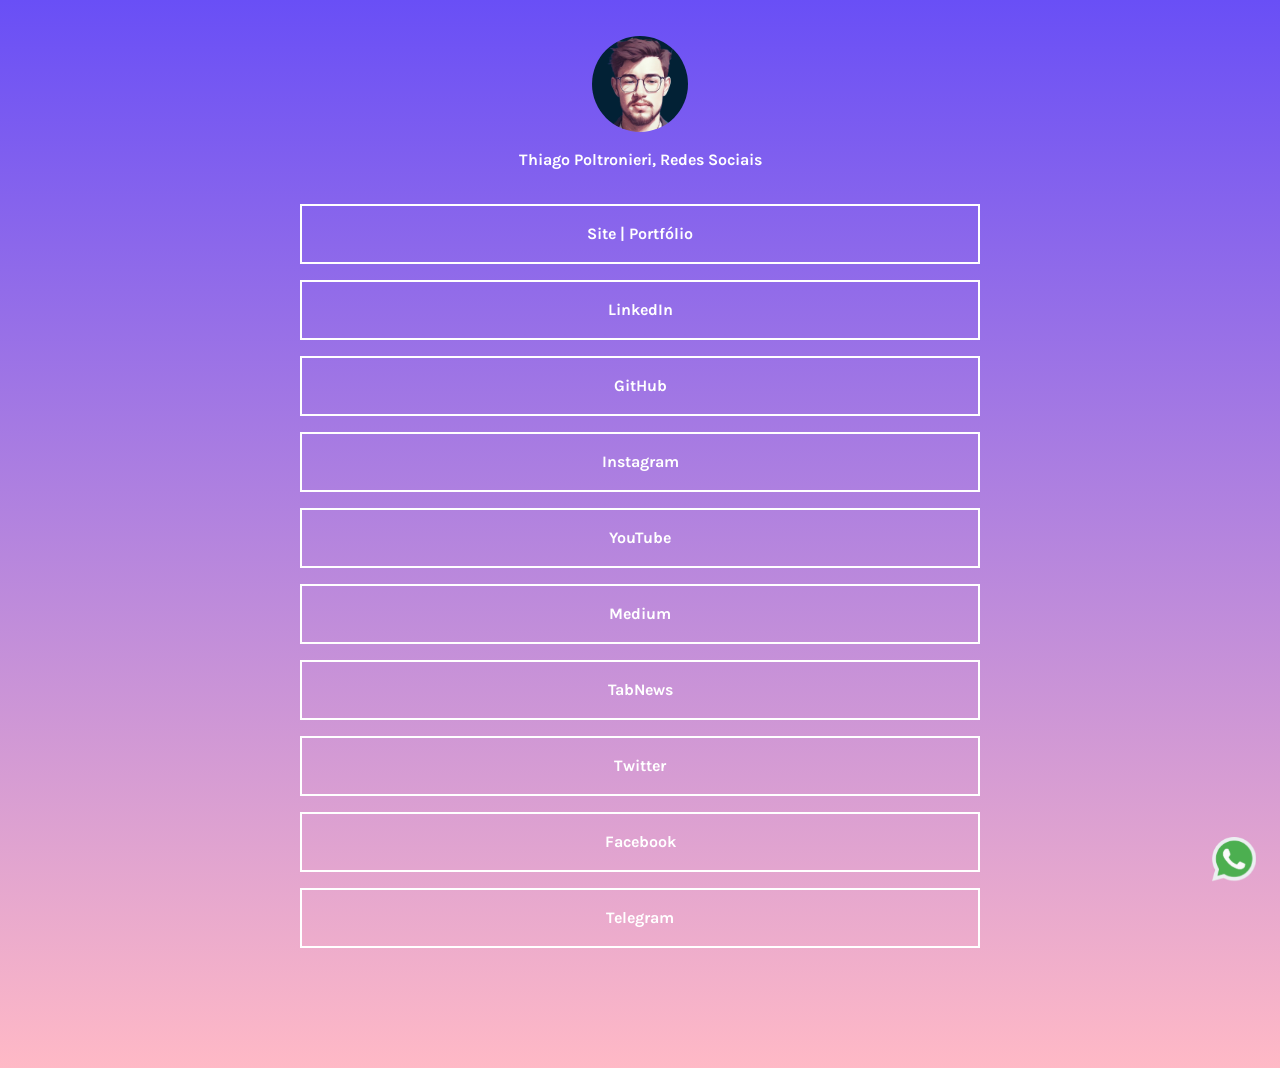
==== commit 64054b4c: "fixsociallinks" ====
--- a/index.html
+++ b/index.html
@@ -45,7 +45,7 @@
                     </div>
                 </div>
 
-                <a class="whatsapp-button" href="https://wa.me/5541992544292" target="_blank"> <img
+                <a class="whatsapp-button" href="https://wa.me/5599999999999" target="_blank"> <img
                         src="./components/img/logo_whatsapp.png" width="44" height="44"></a>
 
                 <div class="sc-bdfBwQ pkAuV">
@@ -125,7 +125,7 @@
                 </div>
                 <div class="sc-bdfBwQ pkAuV">
                     <div data-testid="StyledContainer" class="sc-bdfBwQ sc-ctaXAZ kPHwyq iRyVlM">
-                        <a href="https://twitter.com/thpoltronieri" target="_blank" rel="noopener noreferrer"
+                        <a href="https://twitter.com/#" target="_blank" rel="noopener noreferrer"
                             data-testid="LinkButton" display="inline-flex" font-family="inherit" font-weight="inherit"
                             font-size="inherit" height="auto" class="sc-pFZIQ sc-tYoTV fxPOXp exGbzQ">
                             <p class="sc-hKgILt fpenDC">Twitter</p>
@@ -134,7 +134,7 @@
                 </div>
                 <div class="sc-bdfBwQ pkAuV">
                     <div data-testid="StyledContainer" class="sc-bdfBwQ sc-ctaXAZ kPHwyq iRyVlM">
-                        <a href="https://www.facebook.com/poltronieri.thiago" target="_blank" rel="noopener noreferrer"
+                        <a href="https://www.facebook.com/#" target="_blank" rel="noopener noreferrer"
                             data-testid="LinkButton" display="inline-flex" font-family="inherit" font-weight="inherit"
                             font-size="inherit" height="auto" class="sc-pFZIQ sc-tYoTV fxPOXp exGbzQ">
                             <p class="sc-hKgILt fpenDC">Facebook</p>
@@ -143,7 +143,7 @@
                 </div>
                 <div class="sc-bdfBwQ pkAuV">
                     <div data-testid="StyledContainer" class="sc-bdfBwQ sc-ctaXAZ kPHwyq iRyVlM">
-                        <a href="https://t.me/thiagopoltronieri" target="_blank" rel="noopener noreferrer"
+                        <a href="https://t.me/#" target="_blank" rel="noopener noreferrer"
                             data-testid="LinkButton" display="inline-flex" font-family="inherit" font-weight="inherit"
                             font-size="inherit" height="auto" class="sc-pFZIQ sc-tYoTV fxPOXp exGbzQ">
                             <p class="sc-hKgILt fpenDC">Telegram</p>
@@ -152,7 +152,7 @@
                 </div>
                 <div class="sc-bdfBwQ pkAuV">
                     <!-- <div data-testid="StyledContainer" class="sc-bdfBwQ sc-ctaXAZ kPHwyq iRyVlM">
-                        <a href="https://www.twitch.tv/thiago_williamp" target="_blank" rel="noopener noreferrer"
+                        <a href="https://www.twitch.tv/#" target="_blank" rel="noopener noreferrer"
                             data-testid="LinkButton" display="inline-flex" font-family="inherit" font-weight="inherit"
                             font-size="inherit" height="auto" class="sc-pFZIQ sc-tYoTV fxPOXp exGbzQ">
                             <p class="sc-hKgILt fpenDC">Twitch</p>
@@ -160,7 +160,7 @@
                     </div> -->
 
 
-                    <div class="sc-bdfBwQ pkAuV">
+                   <!-- <div class="sc-bdfBwQ pkAuV">
                         <div class="sc-bdfBwQ sc-ctaXAZ kPHwyq iRyVlM" data-testid="StyledContainer">
                             <p class="sc-hKgILt fpenDC"><a class="sc-pFZIQ sc-tYoTV fxPOXp exGbzQ"
                                     data-testid="LinkButton" display="inline-flex" font-family="inherit"
@@ -168,7 +168,7 @@
                                     href="https://aponta.social" rel="noopener noreferrer"
                                     target="_blank">aPonta</a></p>
                         </div>
-                    </div>
+                    </div>-->
 
                 </div>
                 <div class="sc-bdfBwQ pkAuV">
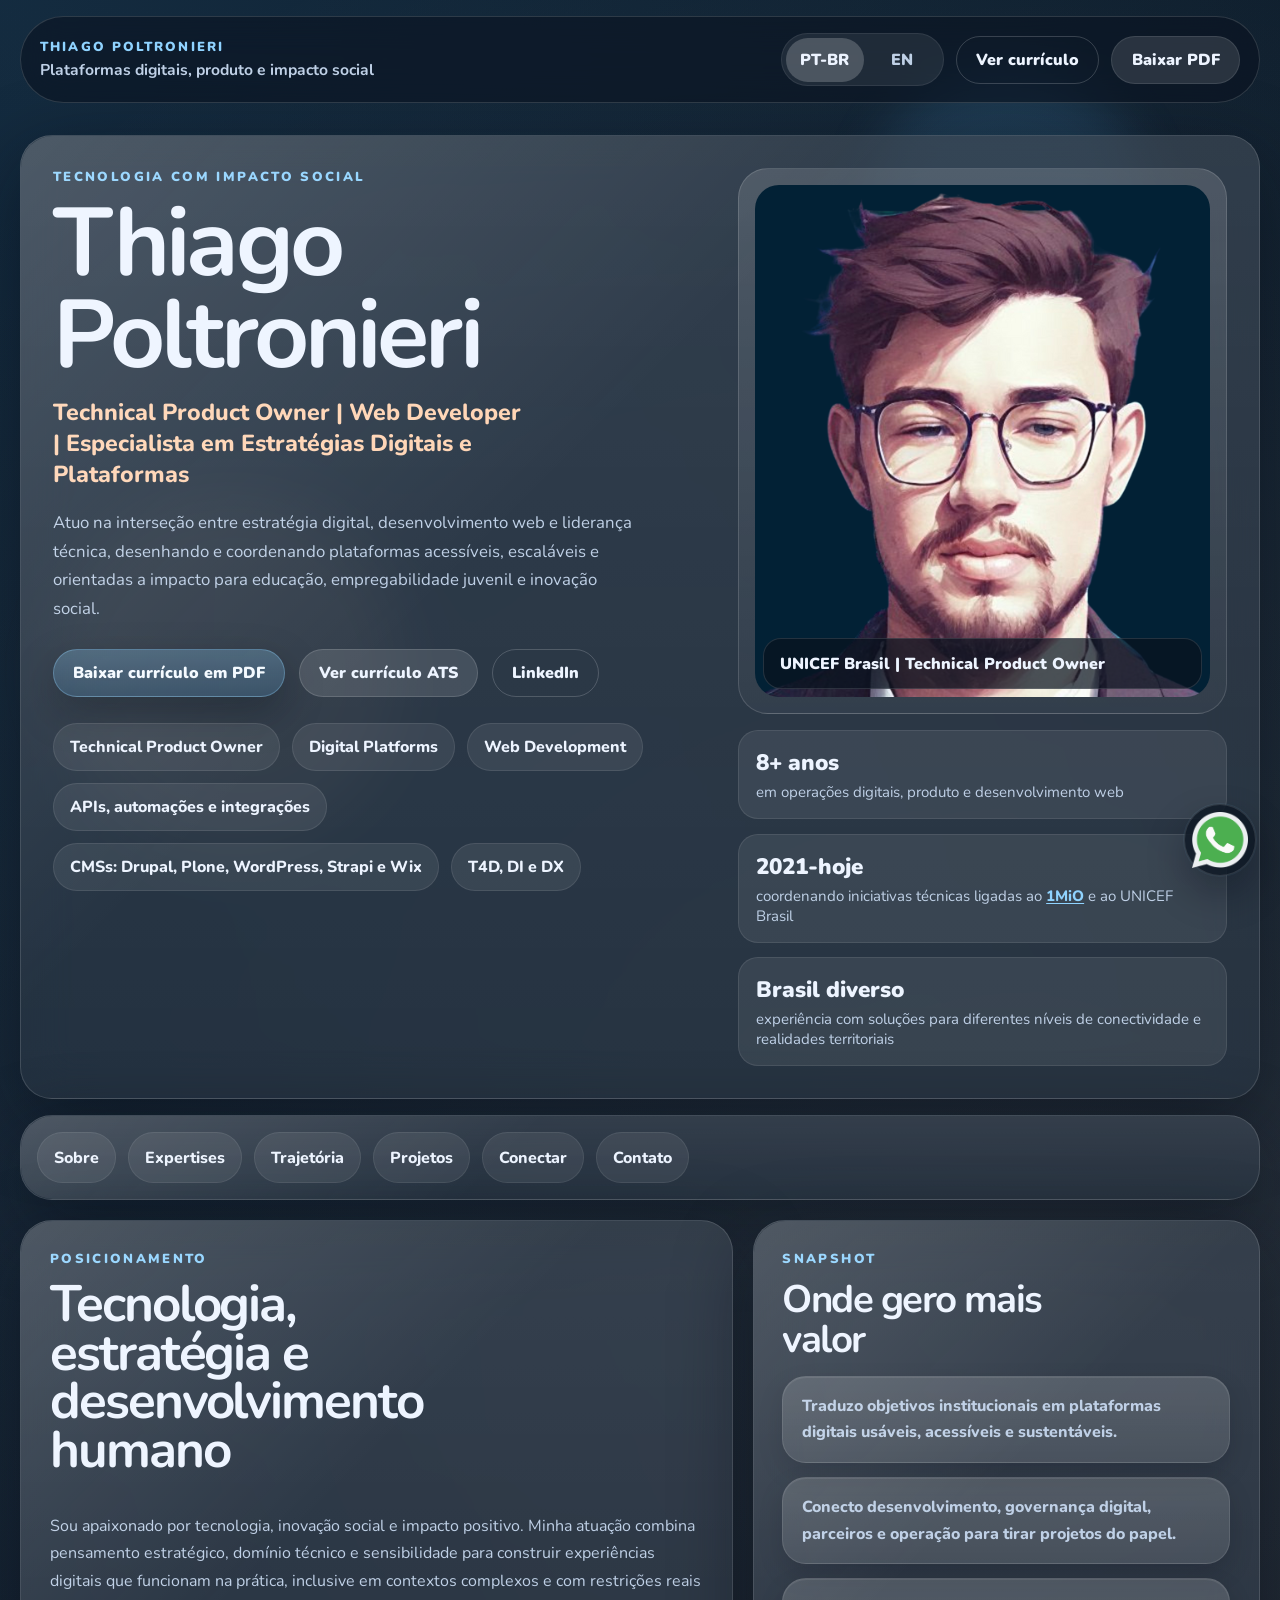
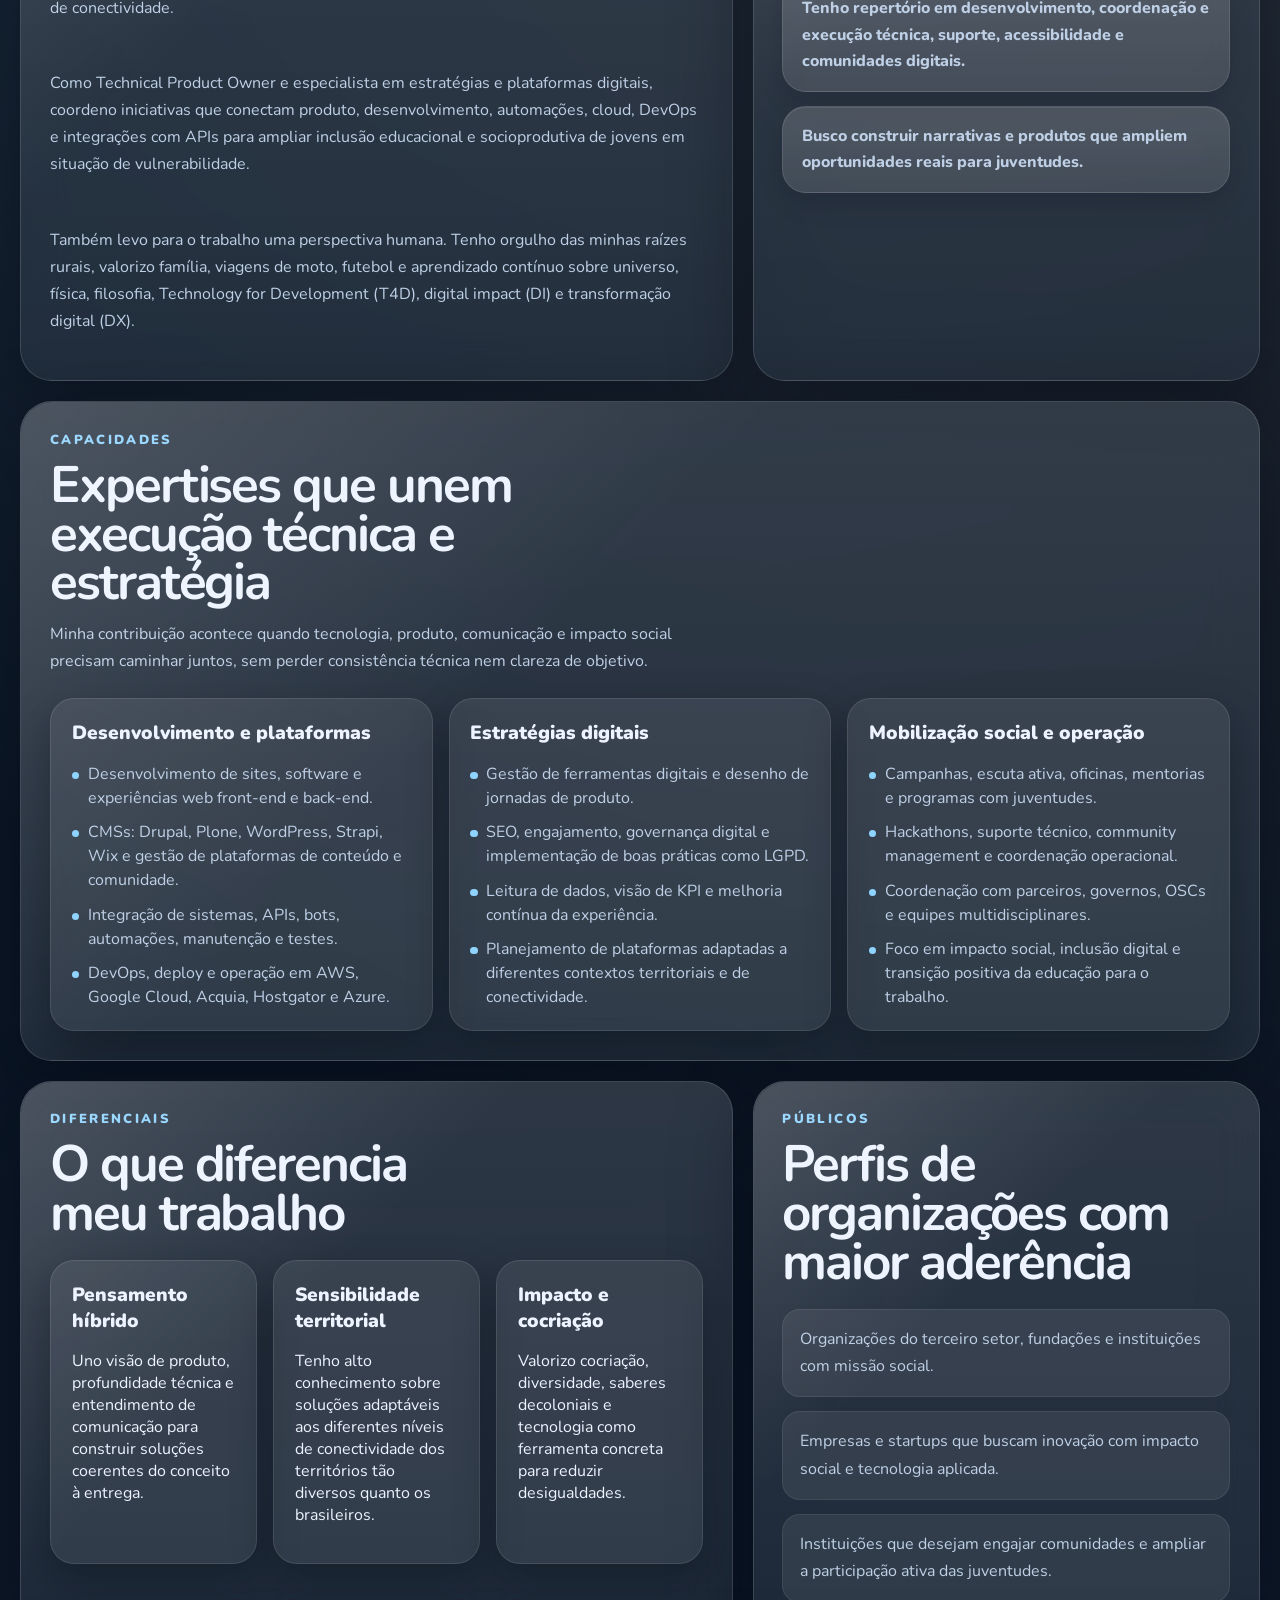
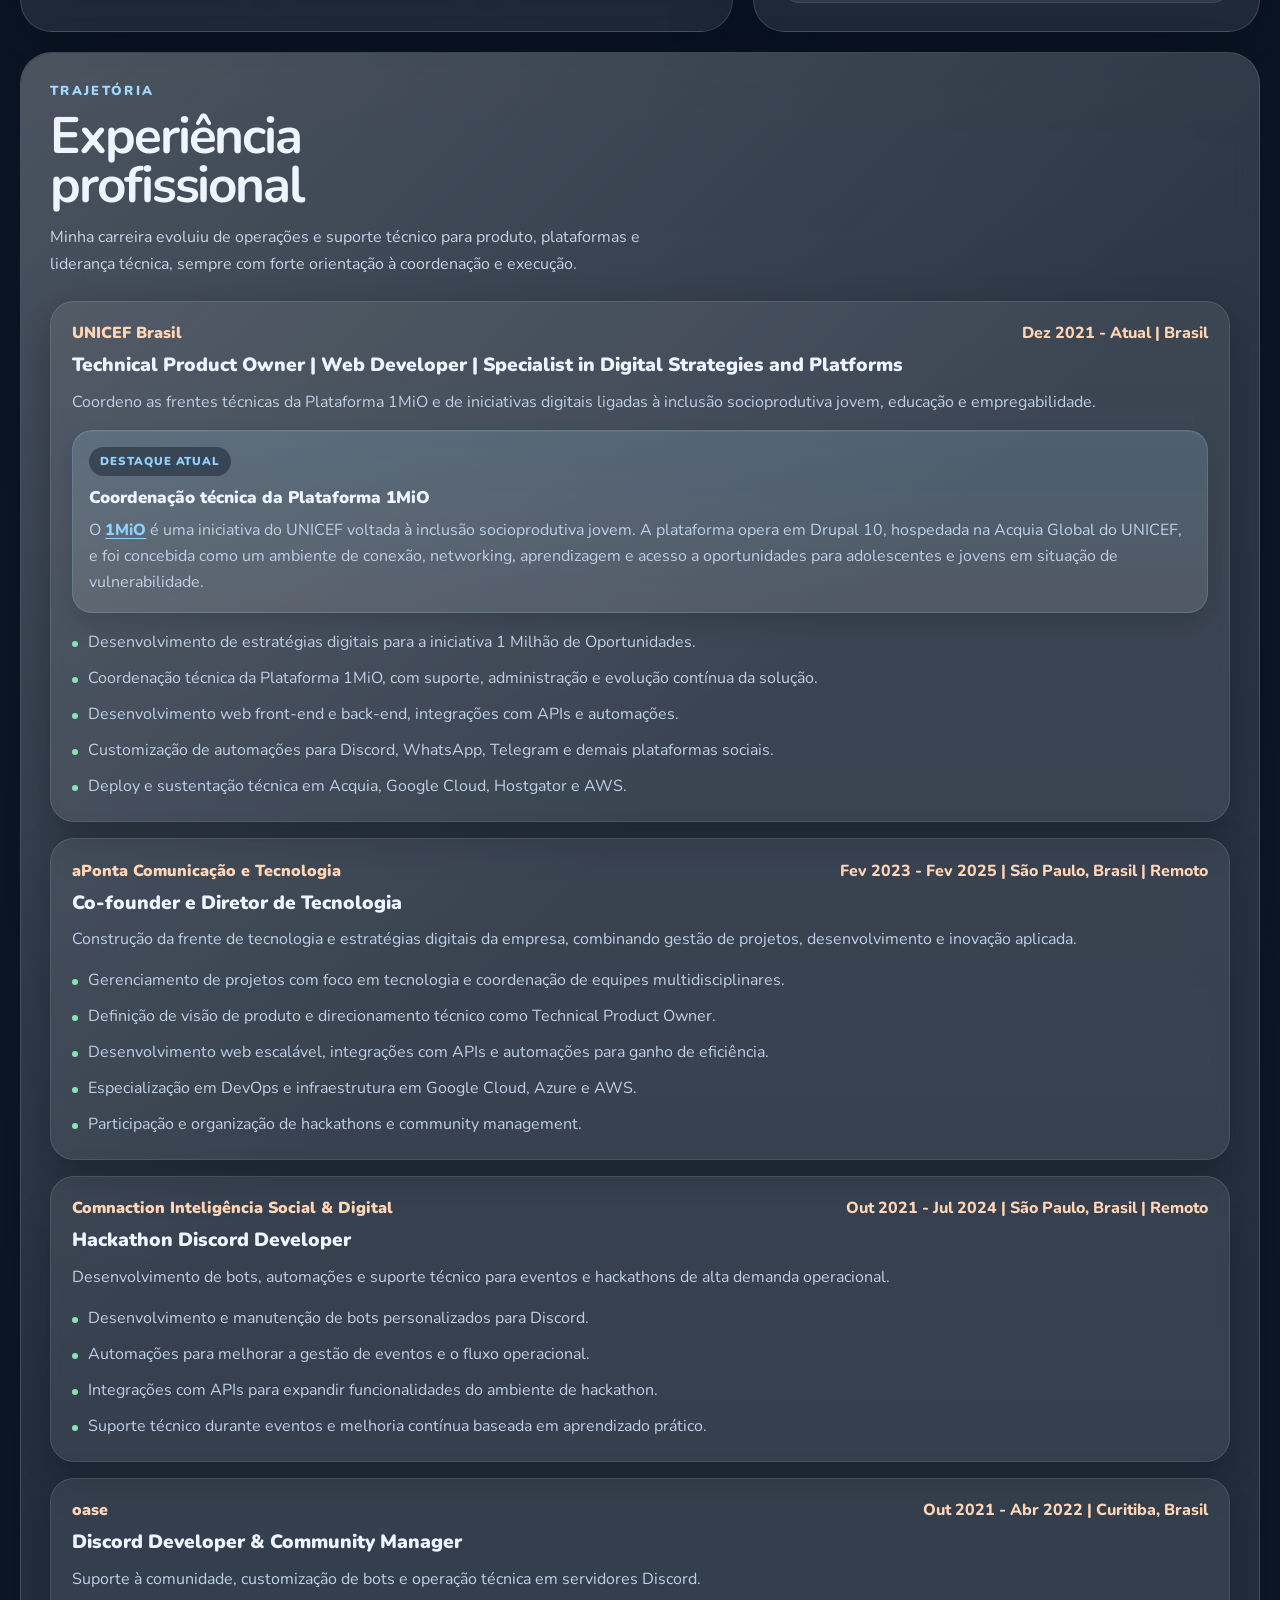
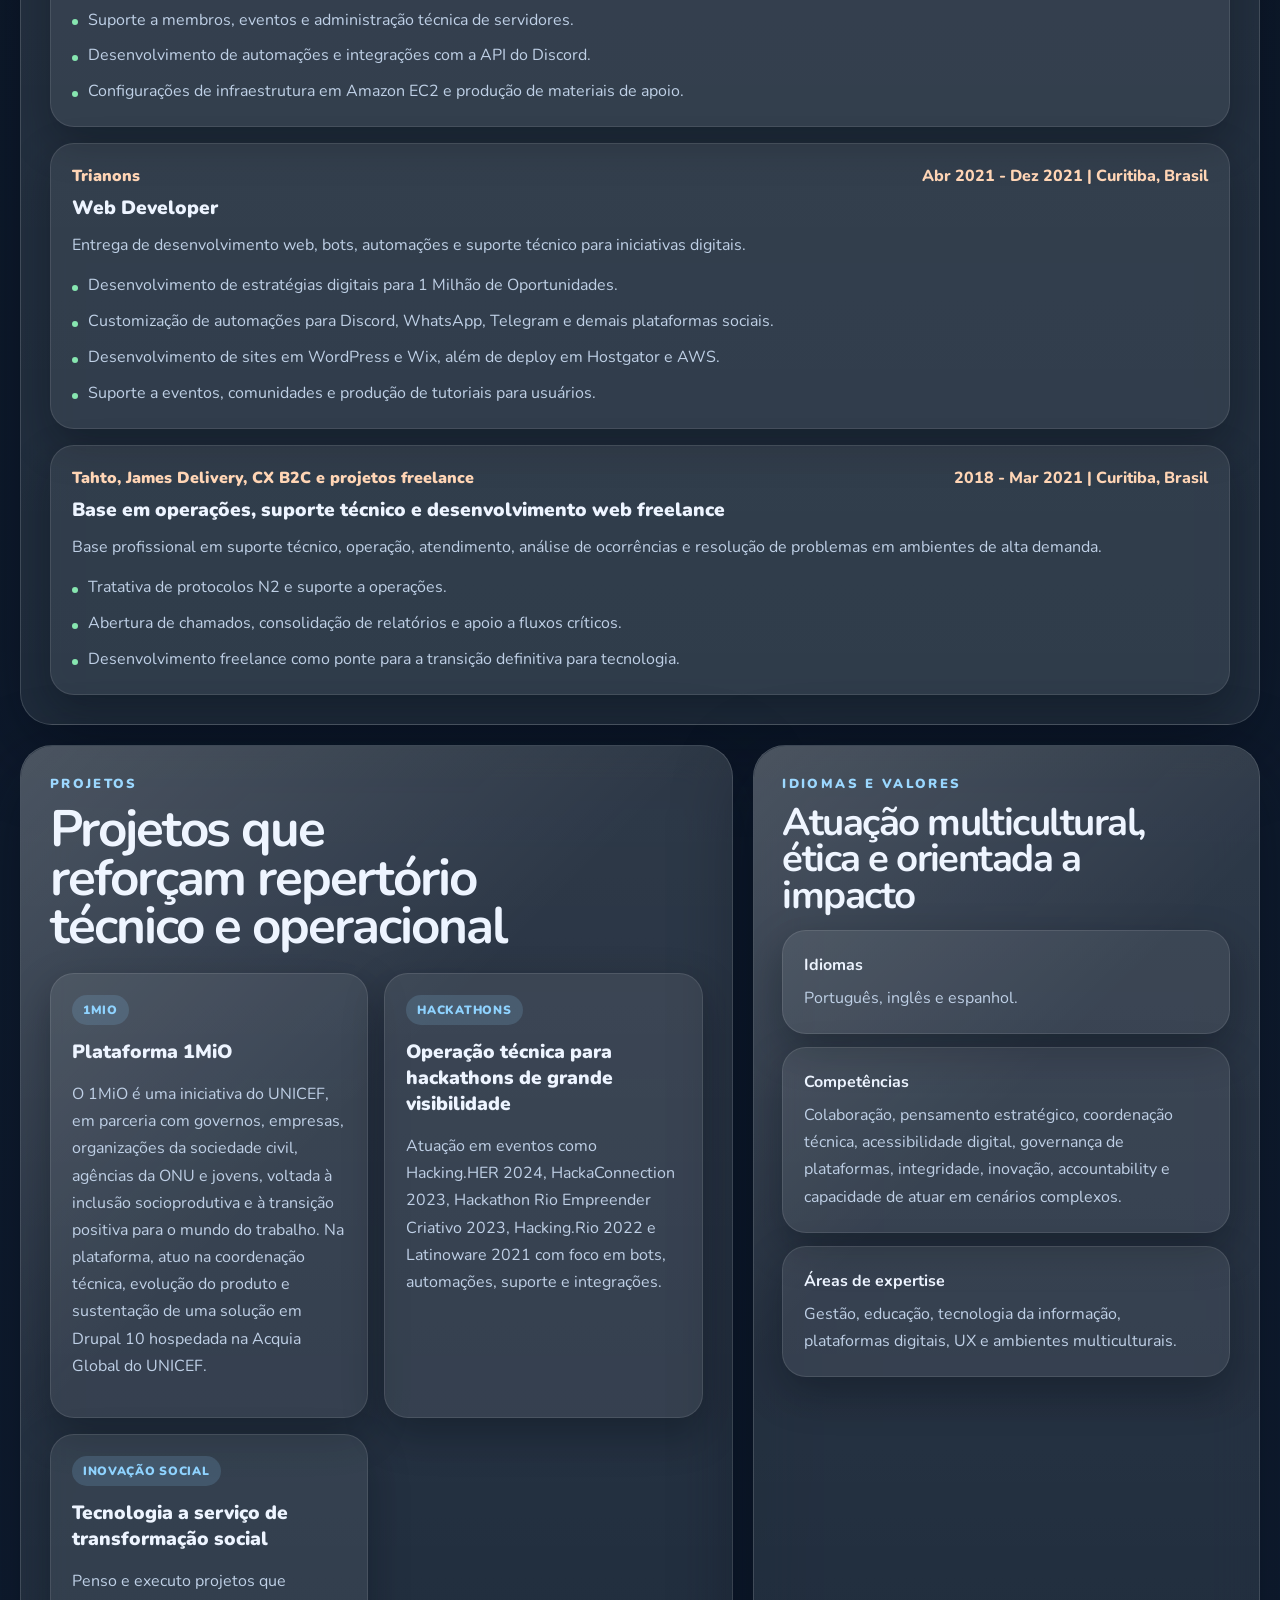
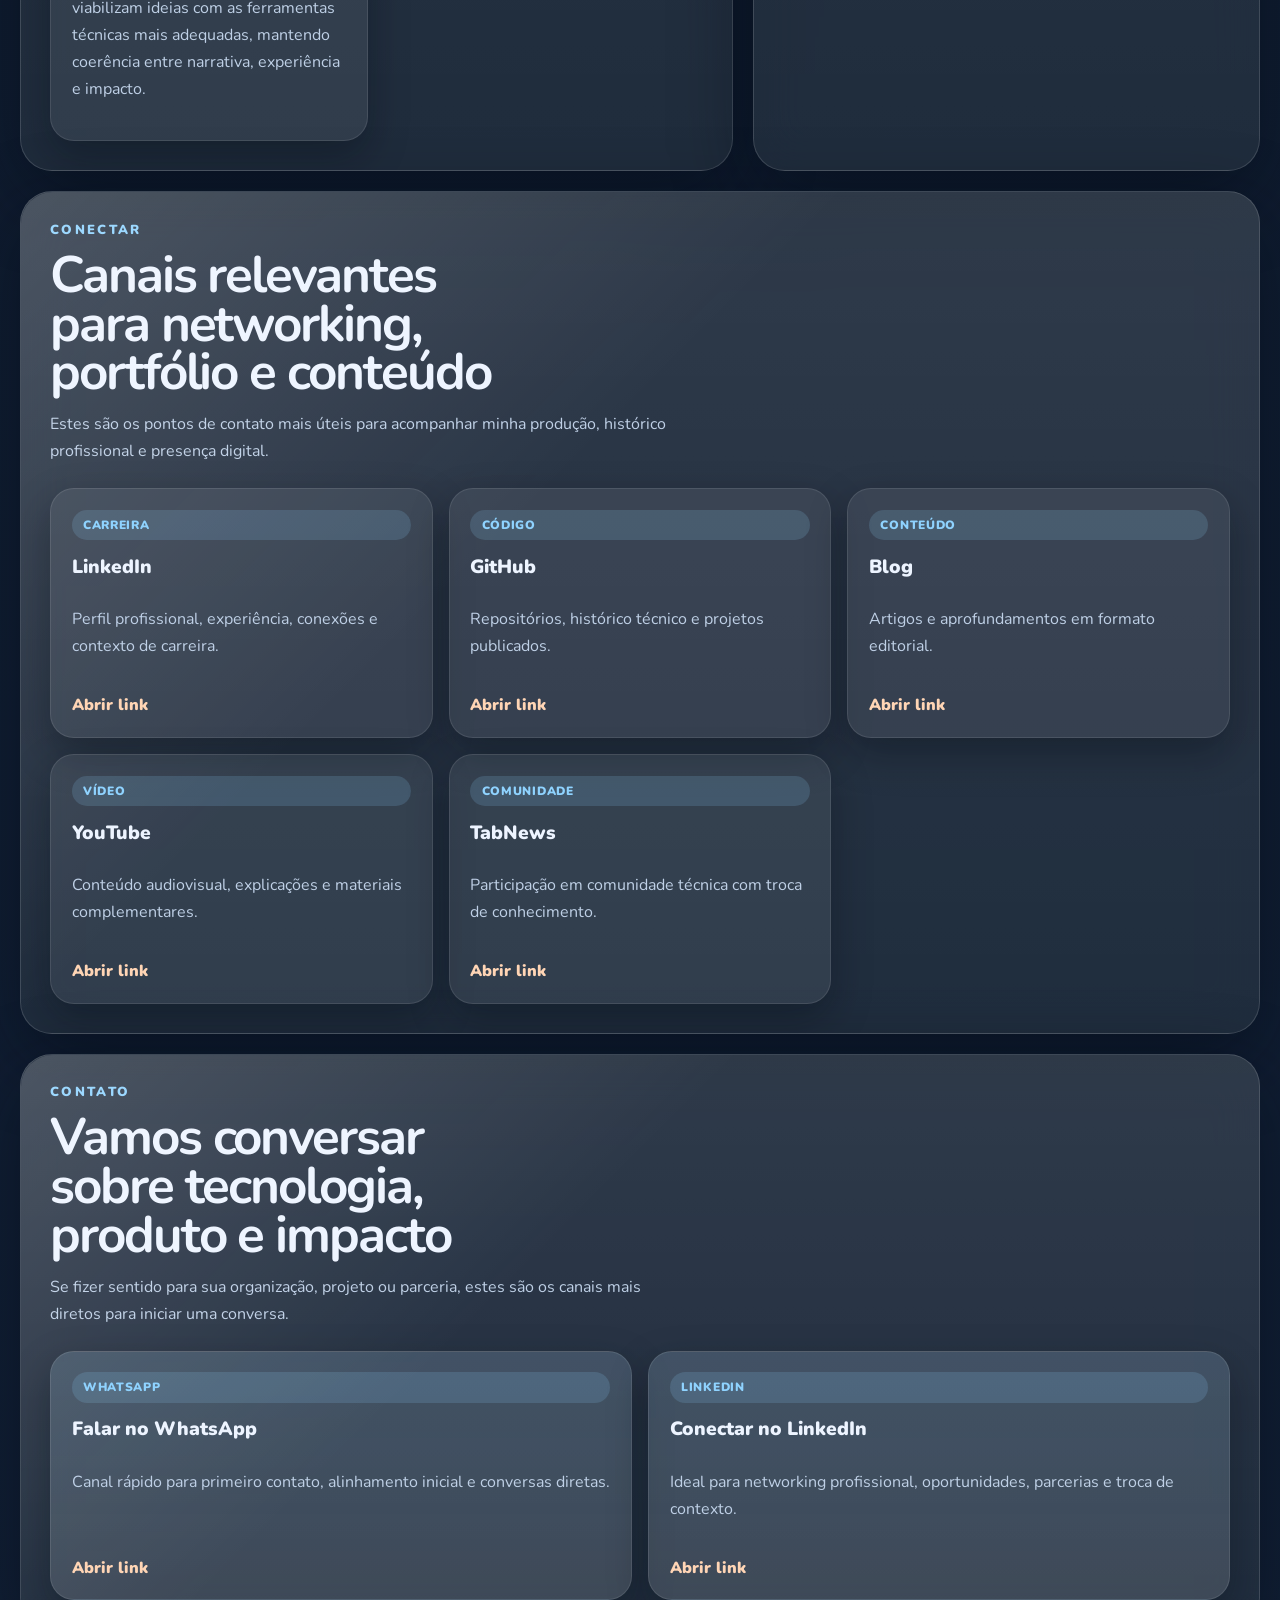
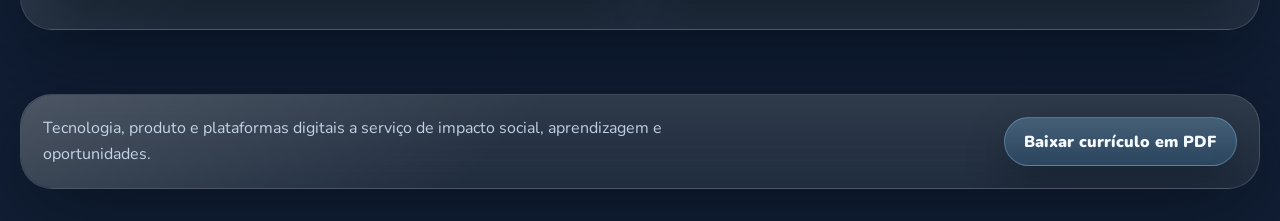
==== commit 53427787: "v2" ====
--- a/index.html
+++ b/index.html
@@ -1,200 +1,238 @@
-<!DOCTYPE html>
-<html lang="pt-br">
-
-<head>
-    <meta name="description" content="Estas são as redes sociais mais usadas por Thiago William Poltronieri Araujo">
-    <meta charset="UTF-8">
-    <meta http-equiv="X-UA-Compatible" content="IE=edge">
-    <meta name="viewport" content="width=device-width, initial-scale=1.0">
-    <title>Profiles | Thiago Poltronieri</title>
-    <link href="https://fonts.googleapis.com/css2?family=Karla:wght@300;400;600;700&amp;display=swap"
-        rel="stylesheet" />
-    <link href="https://fonts.googleapis.com/css2?family=Inter:wght@300;400;600;700&amp;display=swap"
-        rel="stylesheet" />
-    <link rel="shortcut icon" href="./components/img/self-profile.jpeg" />
-    <link href="./styles/main.css" rel="stylesheet" />
-    <link href="./styles/whatsapp-button.css" rel="stylesheet">
-    <!-- Google Tag Manager -->
-    <script>
-        (function (w, d, s, l, i) {
-            w[l] = w[l] || []; w[l].push({
-                'gtm.start':
-                    new Date().getTime(), event: 'gtm.js'
-            }); var f = d.getElementsByTagName(s)[0],
-                j = d.createElement(s), dl = l != 'dataLayer' ? '&l=' + l : ''; j.async = true; j.src =
-                    'https://www.googletagmanager.com/gtm.js?id=' + i + dl; f.parentNode.insertBefore(j, f);
-        })(window, document, 'script', 'dataLayer', 'GTM-TPSV2FH');
-    </script>
-    <!-- End Google Tag Manager -->
-</head>
-
-<body>
-    <div class="sc-bdfBwQ sc-gsTCUz fGhsIW bhdLno">
-        <div class="sc-bdfBwQ sc-gsTCUz bcrzgk bhdLno">
-            <div class="sc-bdfBwQ LyLIy">
-                <div class="sc-bdfBwQ sc-fmlJLJ hjVNip bogOIu"></div>
-                <div class="sc-bdfBwQ eZNKTD">
-                    <div class="sc-bdfBwQ sc-gsTCUz jgGrsq bhdLno">
-                        <div class="sc-bdfBwQ eZNKTD">
-                            <img src="./components/img/self-profile.jpeg" alt="Profile Image" data-testid="ProfileImage"
-                                filter="none" display="block" class="sc-iBPRYJ QFLjD" />
-                        </div>
-                        <div class="sc-bdfBwQ llgrqs">
-                            <h1 class="sc-dlfnbm gDxZtD">Thiago Poltronieri, Redes Sociais</h1>
-                        </div>
-                    </div>
-                </div>
-
-                <a class="whatsapp-button" href="https://wa.me/5599999999999" target="_blank"> <img
-                        src="./components/img/logo_whatsapp.png" width="44" height="44"></a>
-
-                <div class="sc-bdfBwQ pkAuV">
-                    <!-- <div class="sc-bdfBwQ sc-ctaXAZ kPHwyq iRyVlM" data-testid="StyledContainer">
-                        <p class="sc-hKgILt fpenDC"><a class="sc-pFZIQ sc-tYoTV fxPOXp exGbzQ" data-testid="LinkButton"
-                                display="inline-flex" font-family="inherit" font-size="inherit" font-weight="inherit"
-                                height="auto" href="https://discord.gg/7QUH7drpB2" rel="noopener noreferrer"
-                                target="_blank">Comunidade 1MiO</a></p>
-                    </div> -->
-                </div>
-                <div class="sc-bdfBwQ pkAuV">
-                    <div data-testid="StyledContainer" class="sc-bdfBwQ sc-ctaXAZ kPHwyq iRyVlM">
-                        <a href="https://aponta.social/" target="_blank" rel="noopener noreferrer" data-testid="LinkButton"
-                            display="inline-flex" font-family="inherit" font-weight="inherit" font-size="inherit"
-                            height="auto" class="sc-pFZIQ sc-tYoTV fxPOXp exGbzQ">
-                            <p class="sc-hKgILt fpenDC">Site | Portfólio</p>
-                        </a>
-                    </div>
-                </div>
-
-                <div class="sc-bdfBwQ pkAuV">
-                    <div data-testid="StyledContainer" class="sc-bdfBwQ sc-ctaXAZ kPHwyq iRyVlM">
-                        <a href="https://www.linkedin.com/in/thiago-poltronieri/" target="_blank"
-                            rel="noopener noreferrer" data-testid="LinkButton" display="inline-flex"
-                            font-family="inherit" font-weight="inherit" font-size="inherit" height="auto"
-                            class="sc-pFZIQ sc-tYoTV fxPOXp exGbzQ">
-                            <p class="sc-hKgILt fpenDC">LinkedIn</p>
-                        </a>
-                    </div>
-                </div>
-                <div class="sc-bdfBwQ pkAuV">
-                    <div data-testid="StyledContainer" class="sc-bdfBwQ sc-ctaXAZ kPHwyq iRyVlM">
-                        <a href="https://github.com/thiagopoltronieri/" target="_blank" rel="noopener noreferrer"
-                            data-testid="LinkButton" display="inline-flex" font-family="inherit" font-weight="inherit"
-                            font-size="inherit" height="auto" class="sc-pFZIQ sc-tYoTV fxPOXp exGbzQ">
-                            <p class="sc-hKgILt fpenDC">GitHub</p>
-                        </a>
-                    </div>
-                </div>
-                <div class="sc-bdfBwQ pkAuV">
-                    <div data-testid="StyledContainer" class="sc-bdfBwQ sc-ctaXAZ kPHwyq iRyVlM">
-                        <a href="https://www.instagram.com/thiago.poltronieri/" target="_blank"
-                            rel="noopener noreferrer" data-testid="LinkButton" display="inline-flex"
-                            font-family="inherit" font-weight="inherit" font-size="inherit" height="auto"
-                            class="sc-pFZIQ sc-tYoTV fxPOXp exGbzQ">
-                            <p class="sc-hKgILt fpenDC">Instagram</p>
-                        </a>
-                    </div>
-                </div>
-                <div class="sc-bdfBwQ pkAuV">
-                    <div data-testid="StyledContainer" class="sc-bdfBwQ sc-ctaXAZ kPHwyq iRyVlM">
-                        <a href="https://www.youtube.com/channel/UC3O0W0MAcEskIGlqmYNDaAA?sub_confirmation=1"
-                            target="_blank" rel="noopener noreferrer" data-testid="LinkButton" display="inline-flex"
-                            font-family="inherit" font-weight="inherit" font-size="inherit" height="auto"
-                            class="sc-pFZIQ sc-tYoTV fxPOXp exGbzQ">
-                            <p class="sc-hKgILt fpenDC">YouTube</p>
-                        </a>
-                    </div>
-                </div>
-                <div class="sc-bdfBwQ pkAuV">
-                    <div data-testid="StyledContainer" class="sc-bdfBwQ sc-ctaXAZ kPHwyq iRyVlM">
-                        <a href="https://thiagopoltronieri.com.br/blog/" target="_blank" rel="noopener noreferrer"
-                            data-testid="LinkButton" display="inline-flex" font-family="inherit" font-weight="inherit"
-                            font-size="inherit" height="auto" class="sc-pFZIQ sc-tYoTV fxPOXp exGbzQ">
-                            <p class="sc-hKgILt fpenDC">Medium</p>
-                        </a>
-                    </div>
-                </div>
-                <div class="sc-bdfBwQ pkAuV">
-                    <div data-testid="StyledContainer" class="sc-bdfBwQ sc-ctaXAZ kPHwyq iRyVlM">
-                        <a href="https://www.tabnews.com.br/thiagopoltronieri" target="_blank" rel="noopener noreferrer"
-                            data-testid="LinkButton" display="inline-flex" font-family="inherit" font-weight="inherit"
-                            font-size="inherit" height="auto" class="sc-pFZIQ sc-tYoTV fxPOXp exGbzQ">
-                            <p class="sc-hKgILt fpenDC">TabNews</p>
-                        </a>
-                    </div>
-                </div>
-                <div class="sc-bdfBwQ pkAuV">
-                    <div data-testid="StyledContainer" class="sc-bdfBwQ sc-ctaXAZ kPHwyq iRyVlM">
-                        <a href="https://twitter.com/#" target="_blank" rel="noopener noreferrer"
-                            data-testid="LinkButton" display="inline-flex" font-family="inherit" font-weight="inherit"
-                            font-size="inherit" height="auto" class="sc-pFZIQ sc-tYoTV fxPOXp exGbzQ">
-                            <p class="sc-hKgILt fpenDC">Twitter</p>
-                        </a>
-                    </div>
-                </div>
-                <div class="sc-bdfBwQ pkAuV">
-                    <div data-testid="StyledContainer" class="sc-bdfBwQ sc-ctaXAZ kPHwyq iRyVlM">
-                        <a href="https://www.facebook.com/#" target="_blank" rel="noopener noreferrer"
-                            data-testid="LinkButton" display="inline-flex" font-family="inherit" font-weight="inherit"
-                            font-size="inherit" height="auto" class="sc-pFZIQ sc-tYoTV fxPOXp exGbzQ">
-                            <p class="sc-hKgILt fpenDC">Facebook</p>
-                        </a>
-                    </div>
-                </div>
-                <div class="sc-bdfBwQ pkAuV">
-                    <div data-testid="StyledContainer" class="sc-bdfBwQ sc-ctaXAZ kPHwyq iRyVlM">
-                        <a href="https://t.me/#" target="_blank" rel="noopener noreferrer"
-                            data-testid="LinkButton" display="inline-flex" font-family="inherit" font-weight="inherit"
-                            font-size="inherit" height="auto" class="sc-pFZIQ sc-tYoTV fxPOXp exGbzQ">
-                            <p class="sc-hKgILt fpenDC">Telegram</p>
-                        </a>
-                    </div>
-                </div>
-                <div class="sc-bdfBwQ pkAuV">
-                    <!-- <div data-testid="StyledContainer" class="sc-bdfBwQ sc-ctaXAZ kPHwyq iRyVlM">
-                        <a href="https://www.twitch.tv/#" target="_blank" rel="noopener noreferrer"
-                            data-testid="LinkButton" display="inline-flex" font-family="inherit" font-weight="inherit"
-                            font-size="inherit" height="auto" class="sc-pFZIQ sc-tYoTV fxPOXp exGbzQ">
-                            <p class="sc-hKgILt fpenDC">Twitch</p>
-                        </a>
-                    </div> -->
-
-
-                   <!-- <div class="sc-bdfBwQ pkAuV">
-                        <div class="sc-bdfBwQ sc-ctaXAZ kPHwyq iRyVlM" data-testid="StyledContainer">
-                            <p class="sc-hKgILt fpenDC"><a class="sc-pFZIQ sc-tYoTV fxPOXp exGbzQ"
-                                    data-testid="LinkButton" display="inline-flex" font-family="inherit"
-                                    font-size="inherit" font-weight="inherit" height="auto"
-                                    href="https://aponta.social" rel="noopener noreferrer"
-                                    target="_blank">aPonta</a></p>
-                        </div>
-                    </div>-->
-
-                </div>
-                <div class="sc-bdfBwQ pkAuV">
-                    <!-- <div data-testid="StyledContainer" class="sc-bdfBwQ sc-ctaXAZ kPHwyq iRyVlM">
-                        <a href="https://www.facebook.com/whovillestrategiasdigitais/" target="_blank"
-                            rel="noopener noreferrer" data-testid="LinkButton" display="inline-flex"
-                            font-family="inherit" font-weight="inherit" font-size="inherit" height="auto"
-                            class="sc-pFZIQ sc-tYoTV fxPOXp exGbzQ">
-                            <p class="sc-hKgILt fpenDC">Page on Facebook</p>
-                        </a>
-                    </div> -->
-                </div>
-                <div class="sc-bdfBwQ pkAuV">
-                    <!-- <div data-testid="StyledContainer" class="sc-bdfBwQ sc-ctaXAZ kPHwyq iRyVlM">
-                        <a href="https://www.facebook.com/groups/288821952106240/" target="_blank"
-                            rel="noopener noreferrer" data-testid="LinkButton" display="inline-flex"
-                            font-family="inherit" font-weight="inherit" font-size="inherit" height="auto"
-                            class="sc-pFZIQ sc-tYoTV fxPOXp exGbzQ">
-                            <p class="sc-hKgILt fpenDC">Cursos Online</p>
-                        </a>
-                    </div> -->
-                </div>
-            </div>
-        </div>
-    </div>
-    </div>
-</body>
-
-</html>+<!DOCTYPE html>
+<html lang="pt-BR">
+<head>
+    <meta charset="UTF-8">
+    <meta name="viewport" content="width=device-width, initial-scale=1.0">
+    <meta
+        id="meta-description"
+        name="description"
+        content="Thiago Poltronieri | Technical Product Owner, Web Developer e especialista em estratégias digitais, plataformas e inovação social."
+    >
+    <meta name="theme-color" content="#0c1727">
+    <title>Thiago Poltronieri | Technical Product Owner</title>
+    <link rel="icon" type="image/x-icon" href="./components/img/self-profile.ico">
+    <link rel="preconnect" href="https://fonts.googleapis.com">
+    <link rel="preconnect" href="https://fonts.gstatic.com" crossorigin>
+    <link
+        href="https://fonts.googleapis.com/css2?family=Nunito:wght@400;500;600;700;800;900&amp;display=swap"
+        rel="stylesheet"
+    >
+    <link rel="stylesheet" href="./styles/main.css">
+</head>
+<body>
+    <a class="skip-link" id="skip-link" href="#main-content">Pular para o conteudo principal</a>
+
+    <div class="page-noise" aria-hidden="true"></div>
+    <div class="page-orb page-orb--one" aria-hidden="true"></div>
+    <div class="page-orb page-orb--two" aria-hidden="true"></div>
+
+    <header class="site-header">
+        <div class="site-header__inner">
+            <a class="brand-mark" id="brand-mark" href="#hero" aria-label="Ir para o topo da pagina">
+                <span class="brand-mark__eyebrow">Thiago Poltronieri</span>
+                <span class="brand-mark__title" id="brand-title">Digital platforms, product and social impact</span>
+            </a>
+
+            <div class="site-header__actions">
+                <div class="language-switcher" id="language-switcher" aria-label="Alternar idioma" role="group">
+                    <button class="language-switcher__button" type="button" data-lang-button="pt-BR">PT-BR</button>
+                    <button class="language-switcher__button" type="button" data-lang-button="en">EN</button>
+                </div>
+
+                <a
+                    class="header-link header-link--ghost"
+                    id="resume-view-link"
+                    href="./resume/thiago-poltronieri-cv-pt-br.html"
+                >
+                    Ver curriculo
+                </a>
+                <a
+                    class="header-link"
+                    id="resume-download-link"
+                    href="./documents/Thiago-Poltronieri-CV-pt-BR.pdf"
+                    download
+                >
+                    Baixar PDF
+                </a>
+            </div>
+        </div>
+    </header>
+
+    <main class="page-shell" id="main-content">
+        <section class="hero glass-card" id="hero" aria-labelledby="hero-name">
+            <div class="hero__content">
+                <p class="eyebrow" id="hero-eyebrow">Tecnologia com impacto social</p>
+                <h1 class="hero__name" id="hero-name">Thiago Poltronieri</h1>
+                <p class="hero__role" id="hero-role">
+                    Technical Product Owner | Web Developer | Especialista em Estrategias Digitais e Plataformas
+                </p>
+                <p class="hero__summary" id="hero-summary">
+                    Lidero iniciativas que conectam tecnologia, produto e transformacao social para criar plataformas
+                    digitais acessiveis, escalaveis e orientadas a impacto.
+                </p>
+
+                <div class="hero__cta-group">
+                    <a class="button button--primary" id="hero-download-link" href="./documents/Thiago-Poltronieri-CV-pt-BR.pdf" download>
+                        Baixar curriculo em PDF
+                    </a>
+                    <a class="button button--secondary" id="hero-resume-link" href="./resume/thiago-poltronieri-cv-pt-br.html">
+                        Ver curriculo ATS
+                    </a>
+                    <a class="button button--ghost" href="https://www.linkedin.com/in/thiago-poltronieri/" target="_blank" rel="noopener noreferrer">
+                        LinkedIn
+                    </a>
+                </div>
+
+                <ul class="hero__pill-list" id="hero-pill-list" aria-label="Especialidades principais"></ul>
+            </div>
+
+            <div class="hero__visual">
+                <div class="portrait-card">
+                    <img
+                        id="portrait-image"
+                        class="portrait-card__image"
+                        src="./components/img/self-profile.jpeg"
+                        alt="Retrato de Thiago Poltronieri"
+                        width="512"
+                        height="512"
+                    >
+                    <div class="portrait-card__badge" id="portrait-badge">UNICEF Brasil | Technical Product Owner</div>
+                </div>
+
+                <div class="stat-stack" id="hero-stat-list" aria-label="Indicadores de carreira"></div>
+            </div>
+        </section>
+
+        <nav class="section-nav glass-card" id="section-nav" aria-label="Navegacao das secoes">
+            <a class="section-nav__link" href="#about" id="nav-about">Sobre</a>
+            <a class="section-nav__link" href="#expertise" id="nav-expertise">Expertises</a>
+            <a class="section-nav__link" href="#experience" id="nav-experience">Experiencia</a>
+            <a class="section-nav__link" href="#initiatives" id="nav-initiatives">Projetos</a>
+            <a class="section-nav__link" href="#connect" id="nav-connect">Conectar</a>
+            <a class="section-nav__link" href="#contact" id="nav-contact">Contato</a>
+        </nav>
+
+        <section class="section-grid">
+            <section class="glass-card section-block section-block--wide" id="about" aria-labelledby="about-title">
+                <div class="section-heading">
+                    <p class="eyebrow" id="about-eyebrow">Posicionamento</p>
+                    <h2 class="section-title" id="about-title">Tecnologia, estrategia e desenvolvimento humano</h2>
+                </div>
+                <div class="copy-flow" id="about-copy"></div>
+            </section>
+
+            <aside class="glass-card section-block side-panel" aria-labelledby="snapshot-title">
+                <div class="section-heading section-heading--compact">
+                    <p class="eyebrow" id="snapshot-eyebrow">Snapshot</p>
+                    <h2 class="section-title section-title--sm" id="snapshot-title">Onde gero mais valor</h2>
+                </div>
+                <ul class="snapshot-list" id="snapshot-list"></ul>
+            </aside>
+        </section>
+
+        <section class="glass-card section-block" id="expertise" aria-labelledby="expertise-title">
+            <div class="section-heading">
+                <p class="eyebrow" id="expertise-eyebrow">Capacidades</p>
+                <h2 class="section-title" id="expertise-title">Expertises que unem execucao tecnica e estrategia</h2>
+                <p class="section-description" id="expertise-description"></p>
+            </div>
+            <div class="expertise-grid" id="expertise-grid"></div>
+        </section>
+
+        <section class="section-grid">
+            <section class="glass-card section-block" aria-labelledby="differentiators-title">
+                <div class="section-heading">
+                    <p class="eyebrow" id="differentiators-eyebrow">Diferenciais</p>
+                    <h2 class="section-title" id="differentiators-title">O que diferencia meu trabalho</h2>
+                </div>
+                <div class="value-grid" id="differentiators-list"></div>
+            </section>
+
+            <section class="glass-card section-block" aria-labelledby="audiences-title">
+                <div class="section-heading">
+                    <p class="eyebrow" id="audiences-eyebrow">Publicos</p>
+                    <h2 class="section-title" id="audiences-title">Perfis de organizacoes com maior aderencia</h2>
+                </div>
+                <ul class="audience-list" id="audiences-list"></ul>
+            </section>
+        </section>
+
+        <section class="glass-card section-block" id="experience" aria-labelledby="experience-title">
+            <div class="section-heading">
+                <p class="eyebrow" id="experience-eyebrow">Trajetoria</p>
+                <h2 class="section-title" id="experience-title">Experiencia profissional</h2>
+                <p class="section-description" id="experience-description"></p>
+            </div>
+            <div class="timeline" id="experience-list"></div>
+        </section>
+
+        <section class="section-grid">
+            <section class="glass-card section-block" id="initiatives" aria-labelledby="initiatives-title">
+                <div class="section-heading">
+                    <p class="eyebrow" id="initiatives-eyebrow">Projetos</p>
+                    <h2 class="section-title" id="initiatives-title">Projetos que reforcam repertorio tecnico e operacional</h2>
+                </div>
+                <div class="initiative-grid" id="initiatives-list"></div>
+            </section>
+
+            <aside class="glass-card section-block" aria-labelledby="languages-title">
+                <div class="section-heading section-heading--compact">
+                    <p class="eyebrow" id="languages-eyebrow">Idiomas e valores</p>
+                    <h2 class="section-title section-title--sm" id="languages-title">Atuacao multicultural, etica e orientada a impacto</h2>
+                </div>
+                <div class="mini-stack" id="languages-list"></div>
+            </aside>
+        </section>
+
+        <section class="glass-card section-block" id="connect" aria-labelledby="connect-title">
+            <div class="section-heading">
+                <p class="eyebrow" id="connect-eyebrow">Conectar</p>
+                <h2 class="section-title" id="connect-title">Canais relevantes para networking, portfolio e conteudo</h2>
+                <p class="section-description" id="connect-description"></p>
+            </div>
+            <div class="link-grid" id="connect-links"></div>
+        </section>
+
+        <section class="glass-card section-block" id="contact" aria-labelledby="contact-title">
+            <div class="section-heading">
+                <p class="eyebrow" id="contact-eyebrow">Contato</p>
+                <h2 class="section-title" id="contact-title">Vamos conversar sobre tecnologia, produto e impacto</h2>
+                <p class="section-description" id="contact-description"></p>
+            </div>
+            <div class="contact-grid" id="contact-links"></div>
+        </section>
+    </main>
+
+    <footer class="site-footer">
+        <div class="site-footer__inner glass-card">
+            <p class="site-footer__copy" id="footer-copy">
+                Tecnologia, produto e plataformas digitais a servico de impacto social, aprendizagem e oportunidades.
+            </p>
+            <a class="site-footer__cta" id="footer-resume-link" href="./documents/Thiago-Poltronieri-CV-pt-BR.pdf" download>
+                Baixar curriculo em PDF
+            </a>
+        </div>
+    </footer>
+
+    <a
+        class="floating-whatsapp"
+        id="floating-whatsapp"
+        href="https://wa.me/5541992544292"
+        target="_blank"
+        rel="noopener noreferrer"
+        aria-label="Entrar em contato pelo WhatsApp"
+    >
+        <img src="./components/img/logo_whatsapp.png" alt="" width="56" height="56">
+    </a>
+
+    <noscript>
+        <div class="noscript-banner">
+            Este site usa JavaScript para alternar idiomas e organizar o conteudo dinamicamente. Abra com JavaScript habilitado
+            para acessar a experiencia completa.
+        </div>
+    </noscript>
+
+    <script defer src="./scripts/content.js"></script>
+    <script defer src="./scripts/main.js"></script>
+</body>
+</html>
--- a/styles/main.css
+++ b/styles/main.css
@@ -1,717 +1,992 @@
-/*data-styled-version="5.2.1 >*/
-.fGhsIW {
-    -webkit-flex-direction: column;
-    -ms-flex-direction: column;
-    flex-direction: column;
+:root {
+    --bg-base: #07111f;
+    --bg-deep: #0f1f35;
+    --bg-soft: rgba(12, 25, 42, 0.72);
+    --bg-card: rgba(255, 255, 255, 0.1);
+    --bg-card-strong: rgba(255, 255, 255, 0.16);
+    --text-main: #edf4ff;
+    --text-soft: #bfd0e6;
+    --text-muted: #8ca3c1;
+    --line-soft: rgba(255, 255, 255, 0.14);
+    --line-strong: rgba(255, 255, 255, 0.24);
+    --accent: #8fd3ff;
+    --accent-strong: #53a8e6;
+    --accent-warm: #ffd5b5;
+    --success: #87e6b0;
+    --shadow-lg: 0 24px 80px rgba(2, 8, 17, 0.45);
+    --shadow-md: 0 16px 40px rgba(2, 8, 17, 0.32);
+    --radius-xl: 32px;
+    --radius-lg: 24px;
+    --radius-md: 18px;
+    --radius-sm: 14px;
+    --content-width: 1240px;
+}
+
+*,
+*::before,
+*::after {
+    box-sizing: border-box;
+}
+
+html {
+    scroll-behavior: smooth;
+}
+
+body {
+    margin: 0;
+    min-height: 100vh;
+    font-family: "Nunito", sans-serif;
+    color: var(--text-main);
+    background:
+        radial-gradient(circle at top left, rgba(83, 168, 230, 0.18), transparent 30%),
+        radial-gradient(circle at 82% 16%, rgba(255, 213, 181, 0.12), transparent 22%),
+        linear-gradient(180deg, #06101b 0%, #0c1727 38%, #111f35 100%);
+}
+
+body::selection {
+    background: rgba(143, 211, 255, 0.28);
+}
+
+img {
+    display: block;
+    max-width: 100%;
+}
+
+a {
+    color: inherit;
+}
+
+.text-link {
+    color: var(--accent);
+    font-weight: 800;
+    text-decoration: underline;
+    text-decoration-thickness: 0.08em;
+    text-underline-offset: 0.16em;
+}
+
+button,
+input,
+textarea,
+select {
+    font: inherit;
+}
+
+.page-noise,
+.page-orb {
+    position: fixed;
+    pointer-events: none;
+    z-index: -2;
+}
+
+.page-noise {
+    inset: 0;
+    opacity: 0.09;
+    background-image:
+        linear-gradient(0deg, transparent 24%, rgba(255, 255, 255, 0.03) 25%, transparent 26%),
+        linear-gradient(90deg, transparent 24%, rgba(255, 255, 255, 0.03) 25%, transparent 26%);
+    background-size: 14px 14px;
+}
+
+.page-orb {
+    z-index: -1;
+    border-radius: 50%;
+    filter: blur(24px);
+}
+
+.page-orb--one {
+    top: 8%;
+    right: 10%;
+    width: 18rem;
+    height: 18rem;
+    background: rgba(83, 168, 230, 0.16);
+}
+
+.page-orb--two {
+    bottom: 6%;
+    left: 4%;
+    width: 22rem;
+    height: 22rem;
+    background: rgba(255, 213, 181, 0.12);
+}
+
+.skip-link {
+    position: absolute;
+    top: -4rem;
+    left: 1rem;
+    z-index: 30;
+    padding: 0.8rem 1rem;
+    border-radius: 999px;
+    background: #ffffff;
+    color: #0b1930;
+    text-decoration: none;
+    font-weight: 800;
+}
+
+.skip-link:focus-visible {
+    top: 1rem;
+}
+
+.glass-card {
     position: relative;
-    padding-bottom: 0;
-    min-height: 100vh;
-    overflow-x: hidden;
+    overflow: hidden;
+    background:
+        linear-gradient(180deg, rgba(255, 255, 255, 0.14), rgba(255, 255, 255, 0.08)),
+        rgba(12, 25, 42, 0.6);
+    border: 1px solid var(--line-soft);
+    box-shadow: var(--shadow-lg);
+    backdrop-filter: blur(24px);
+    -webkit-backdrop-filter: blur(24px);
+}
+
+.glass-card::before {
+    content: "";
+    position: absolute;
+    inset: 0;
+    border-radius: inherit;
+    pointer-events: none;
+    background: linear-gradient(135deg, rgba(255, 255, 255, 0.14), transparent 40%);
+}
+
+.site-header {
+    position: sticky;
+    top: 0;
+    z-index: 20;
+    padding: 1rem 0 0;
+}
+
+.site-header__inner,
+.site-footer__inner,
+.page-shell {
+    width: min(calc(100% - 2rem), var(--content-width));
+    margin: 0 auto;
+}
+
+.site-header__inner {
+    display: flex;
+    justify-content: space-between;
+    align-items: center;
+    gap: 1rem;
+    padding: 1rem 1.2rem;
+    border-radius: 999px;
+    background: rgba(9, 18, 31, 0.58);
+    border: 1px solid var(--line-soft);
+    backdrop-filter: blur(18px);
+    -webkit-backdrop-filter: blur(18px);
+}
+
+.brand-mark {
+    display: grid;
+    gap: 0.2rem;
+    text-decoration: none;
+}
+
+.brand-mark__eyebrow {
+    font-size: 0.82rem;
+    font-weight: 900;
+    letter-spacing: 0.16em;
+    text-transform: uppercase;
+    color: var(--accent);
+}
+
+.brand-mark__title {
+    color: var(--text-soft);
+    font-size: 0.98rem;
+    font-weight: 700;
+}
+
+.site-header__actions {
+    display: flex;
+    align-items: center;
+    gap: 0.75rem;
+    flex-wrap: wrap;
+}
+
+.language-switcher {
+    display: inline-flex;
+    padding: 0.22rem;
+    border-radius: 999px;
+    background: rgba(255, 255, 255, 0.08);
+    border: 1px solid rgba(255, 255, 255, 0.08);
+}
+
+.language-switcher__button,
+.header-link,
+.button,
+.site-footer__cta {
+    border: 0;
+    text-decoration: none;
+    cursor: pointer;
+    transition:
+        transform 180ms ease,
+        color 180ms ease,
+        background-color 180ms ease,
+        border-color 180ms ease,
+        box-shadow 180ms ease;
+}
+
+.language-switcher__button {
+    min-width: 4.75rem;
+    padding: 0.7rem 0.9rem;
+    border-radius: 999px;
+    background: transparent;
+    color: var(--text-soft);
+    font-weight: 900;
+}
+
+.language-switcher__button.is-active {
+    background: rgba(255, 255, 255, 0.2);
+    color: var(--text-main);
+}
+
+.language-switcher__button:hover:not(.is-active) {
+    background: rgba(143, 211, 255, 0.16);
+    color: var(--text-main);
+}
+
+.header-link,
+.button,
+.site-footer__cta {
+    display: inline-flex;
+    justify-content: center;
+    align-items: center;
+    gap: 0.55rem;
+    padding: 0.95rem 1.2rem;
+    border-radius: 999px;
+    font-weight: 900;
+    line-height: 1;
+}
+
+.header-link {
+    background: rgba(255, 255, 255, 0.12);
+    color: var(--text-main);
+    border: 1px solid rgba(255, 255, 255, 0.1);
+}
+
+.header-link--ghost,
+.button--ghost {
+    background: transparent;
+    border: 1px solid rgba(255, 255, 255, 0.18);
+}
+
+.header-link:hover,
+.button:hover,
+.site-footer__cta:hover {
+    transform: translateY(-2px);
+    border-color: rgba(143, 211, 255, 0.32);
+    color: #f7fbff;
+    box-shadow:
+        0 14px 34px rgba(2, 8, 17, 0.22),
+        0 0 0 1px rgba(143, 211, 255, 0.08);
+}
+
+.button--primary,
+.site-footer__cta {
+    background: linear-gradient(180deg, rgba(143, 211, 255, 0.26), rgba(83, 168, 230, 0.18));
+    color: #f4faff;
+    border: 1px solid rgba(143, 211, 255, 0.32);
+    box-shadow: var(--shadow-md);
+}
+
+.button--secondary {
+    background: rgba(255, 255, 255, 0.12);
+    border: 1px solid rgba(255, 255, 255, 0.14);
+}
+
+.header-link:hover,
+.button--secondary:hover,
+.button--ghost:hover {
+    background: rgba(143, 211, 255, 0.14);
+}
+
+.button--primary:hover,
+.site-footer__cta:hover {
+    background: linear-gradient(180deg, rgba(143, 211, 255, 0.34), rgba(83, 168, 230, 0.24));
+}
+
+.page-shell {
+    padding: 2rem 0 4rem;
+}
+
+.hero,
+.section-block,
+.section-nav,
+.site-footer__inner {
+    border-radius: var(--radius-xl);
+}
+
+.hero {
+    display: grid;
+    grid-template-columns: minmax(0, 1.2fr) minmax(280px, 0.9fr);
+    gap: 2rem;
+    padding: 2rem;
+}
+
+.eyebrow {
+    margin: 0 0 0.75rem;
+    color: var(--accent);
+    font-size: 0.82rem;
+    font-weight: 900;
+    letter-spacing: 0.18em;
+    text-transform: uppercase;
+}
+
+.hero__name,
+.section-title {
+    margin: 0;
+    letter-spacing: -0.04em;
+    line-height: 0.95;
+}
+
+.hero__name {
+    max-width: 10ch;
+    font-size: clamp(3rem, 8vw, 6rem);
+}
+
+.hero__role {
+    margin: 1rem 0 0;
+    color: var(--accent-warm);
+    font-size: clamp(1.1rem, 2vw, 1.45rem);
+    font-weight: 800;
+    max-width: 34ch;
+}
+
+.hero__summary,
+.section-description,
+.copy-flow p,
+.timeline-card__summary,
+.timeline-card li,
+.initiative-card p,
+.link-card p,
+.snapshot-list li,
+.mini-card,
+.audience-list li {
+    color: var(--text-soft);
+    line-height: 1.7;
+}
+
+.hero__summary {
+    max-width: 58ch;
+    margin: 1.2rem 0 1.6rem;
+    font-size: 1.05rem;
+}
+
+.hero__cta-group {
+    display: flex;
+    flex-wrap: wrap;
+    gap: 0.85rem;
+}
+
+.hero__pill-list,
+.snapshot-list,
+.audience-list,
+.timeline-card ul {
+    list-style: none;
+    padding: 0;
+    margin: 0;
+}
+
+.hero__pill-list {
+    display: flex;
+    flex-wrap: wrap;
+    gap: 0.75rem;
+    margin-top: 1.6rem;
+}
+
+.hero__pill-list li,
+.snapshot-list li {
+    padding: 0.75rem 1rem;
+    border-radius: 999px;
+    background: rgba(255, 255, 255, 0.08);
+    border: 1px solid rgba(255, 255, 255, 0.09);
+    font-weight: 800;
+}
+
+.hero__visual {
+    display: grid;
+    gap: 1rem;
+}
+
+.portrait-card {
+    position: relative;
+    padding: 1rem;
+    border-radius: 30px;
+    background: linear-gradient(180deg, rgba(255, 255, 255, 0.14), rgba(255, 255, 255, 0.04));
+    border: 1px solid var(--line-soft);
+}
+
+.portrait-card__image {
+    aspect-ratio: 1;
+    object-fit: cover;
+    border-radius: 24px;
+}
+
+.portrait-card__badge {
+    position: absolute;
+    left: 1.5rem;
+    right: 1.5rem;
+    bottom: 1.5rem;
+    padding: 0.85rem 1rem;
+    border-radius: 18px;
+    background: rgba(9, 18, 31, 0.72);
+    border: 1px solid rgba(255, 255, 255, 0.12);
+    font-weight: 900;
+}
+
+.stat-stack {
+    display: grid;
+    gap: 0.9rem;
+}
+
+.stat-card {
+    padding: 1rem 1.1rem;
+    border-radius: 20px;
+    background: rgba(255, 255, 255, 0.08);
+    border: 1px solid rgba(255, 255, 255, 0.09);
+}
+
+.stat-card__value {
+    display: block;
+    font-size: 1.4rem;
+    font-weight: 900;
+    color: var(--text-main);
+}
+
+.stat-card__label {
+    display: block;
+    margin-top: 0.25rem;
+    color: var(--text-soft);
+    font-size: 0.94rem;
+}
+
+.section-nav {
+    display: flex;
+    flex-wrap: wrap;
+    gap: 0.75rem;
+    padding: 1rem;
+    margin: 1rem 0;
+}
+
+.section-nav__link {
+    padding: 0.85rem 1rem;
+    border-radius: 999px;
+    background: rgba(255, 255, 255, 0.08);
+    border: 1px solid rgba(255, 255, 255, 0.08);
+    text-decoration: none;
+    font-weight: 800;
+    transition:
+        transform 180ms ease,
+        color 180ms ease,
+        background-color 180ms ease,
+        border-color 180ms ease,
+        box-shadow 180ms ease;
+}
+
+.section-nav__link:hover {
+    transform: translateY(-2px);
+    background: rgba(143, 211, 255, 0.14);
+    border-color: rgba(143, 211, 255, 0.26);
+    color: #f7fbff;
+    box-shadow: 0 12px 28px rgba(2, 8, 17, 0.16);
+}
+
+.section-grid {
+    display: grid;
+    grid-template-columns: minmax(0, 1.32fr) minmax(320px, 0.94fr);
+    gap: 1.25rem;
+    margin-top: 1.25rem;
+}
+
+.section-block {
+    padding: 1.8rem;
+}
+
+.page-shell > .section-block {
+    margin-top: 1.25rem;
+}
+
+.section-block--wide {
+    min-height: 100%;
+}
+
+.section-heading {
+    margin-bottom: 1.4rem;
+}
+
+.section-heading--compact {
+    margin-bottom: 1rem;
+}
+
+.section-title {
+    font-size: clamp(2rem, 4vw, 3.6rem);
+    max-width: 15ch;
+}
+
+.section-title--sm {
+    max-width: 16ch;
+    font-size: clamp(1.6rem, 3vw, 2.4rem);
+}
+
+.section-description {
+    margin: 0.9rem 0 0;
+    max-width: 64ch;
+}
+
+.copy-flow {
+    display: grid;
+    gap: 1rem;
+}
+
+.snapshot-list {
+    display: grid;
+    gap: 0.9rem;
+}
+
+.side-panel {
+    display: grid;
+    align-content: start;
+}
+
+.side-panel .section-title--sm {
+    max-width: 12ch;
+    line-height: 1.04;
+}
+
+.side-panel .snapshot-list li {
+    padding: 1rem 1.15rem;
+    border-radius: 24px;
+    background:
+        linear-gradient(180deg, rgba(255, 255, 255, 0.12), rgba(255, 255, 255, 0.07)),
+        rgba(255, 255, 255, 0.05);
+    border: 1px solid rgba(255, 255, 255, 0.1);
+    box-shadow:
+        inset 0 1px 0 rgba(255, 255, 255, 0.08),
+        0 10px 24px rgba(2, 8, 17, 0.16);
+    font-size: 1rem;
+    line-height: 1.65;
+    font-weight: 800;
+}
+
+.expertise-grid,
+.value-grid,
+.initiative-grid,
+.link-grid,
+.contact-grid {
+    display: grid;
+    gap: 1rem;
+}
+
+.expertise-grid,
+.value-grid,
+.link-grid {
+    grid-template-columns: repeat(3, minmax(0, 1fr));
+}
+
+.contact-grid {
+    grid-template-columns: repeat(2, minmax(0, 1fr));
+}
+
+.initiative-grid {
+    grid-template-columns: repeat(2, minmax(0, 1fr));
+}
+
+.expertise-card,
+.value-card,
+.initiative-card,
+.link-card,
+.mini-card,
+.timeline-card {
+    position: relative;
+    padding: 1.3rem;
+    border-radius: var(--radius-lg);
+    background: rgba(255, 255, 255, 0.08);
+    border: 1px solid rgba(255, 255, 255, 0.1);
+    box-shadow: var(--shadow-md);
+}
+
+.expertise-card h3,
+.value-card h3,
+.initiative-card h3,
+.link-card h3,
+.timeline-card__title {
+    margin: 0 0 0.65rem;
+    font-size: 1.2rem;
+    font-weight: 900;
+}
+
+.expertise-card ul {
+    list-style: none;
+    padding: 0;
+    margin: 1rem 0 0;
+    display: grid;
+    gap: 0.65rem;
+}
+
+.expertise-card li {
+    padding-left: 1rem;
+    position: relative;
+    color: var(--text-soft);
+    line-height: 1.5;
+}
+
+.expertise-card li::before {
+    content: "";
+    position: absolute;
+    left: 0;
+    top: 0.62rem;
+    width: 0.45rem;
+    height: 0.45rem;
+    border-radius: 50%;
+    background: var(--accent);
+}
+
+.audience-list {
+    display: grid;
+    gap: 0.9rem;
+}
+
+.audience-list li {
+    padding: 1rem 1.05rem;
+    border-radius: var(--radius-md);
+    background: rgba(255, 255, 255, 0.08);
+    border: 1px solid rgba(255, 255, 255, 0.08);
+}
+
+.timeline {
+    display: grid;
+    gap: 1rem;
+}
+
+.timeline-card__meta {
+    display: flex;
+    justify-content: space-between;
+    gap: 1rem;
+    flex-wrap: wrap;
+    margin-bottom: 0.5rem;
+    color: var(--accent-warm);
+    font-weight: 800;
+}
+
+.timeline-card__company {
+    font-weight: 900;
+}
+
+.timeline-card__summary {
+    margin: 0 0 0.85rem;
+}
+
+.timeline-card__highlight-grid {
+    display: grid;
+    gap: 0.85rem;
+    margin: 0 0 1rem;
+}
+
+.timeline-card__highlight {
+    padding: 1rem 1.05rem;
+    border-radius: 20px;
+    background:
+        linear-gradient(180deg, rgba(143, 211, 255, 0.12), rgba(255, 255, 255, 0.06)),
+        rgba(255, 255, 255, 0.06);
+    border: 1px solid rgba(143, 211, 255, 0.18);
+    box-shadow:
+        inset 0 1px 0 rgba(255, 255, 255, 0.06),
+        0 12px 24px rgba(2, 8, 17, 0.14);
+}
+
+.timeline-card__highlight-tag {
+    display: inline-flex;
+    margin-bottom: 0.65rem;
+    padding: 0.42rem 0.68rem;
+    border-radius: 999px;
+    background: rgba(9, 18, 31, 0.42);
+    color: var(--accent);
+    font-size: 0.72rem;
+    font-weight: 900;
+    letter-spacing: 0.08em;
+    text-transform: uppercase;
+}
+
+.timeline-card__highlight h4 {
+    margin: 0 0 0.45rem;
+    font-size: 1.06rem;
+    font-weight: 900;
+}
+
+.timeline-card__highlight p {
+    margin: 0;
+    color: var(--text-soft);
+    line-height: 1.65;
+}
+
+.timeline-card ul {
+    display: grid;
+    gap: 0.55rem;
+}
+
+.timeline-card li {
+    position: relative;
+    padding-left: 1rem;
+}
+
+.timeline-card li::before {
+    content: "";
+    position: absolute;
+    top: 0.78rem;
+    left: 0;
+    width: 0.38rem;
+    height: 0.38rem;
+    border-radius: 50%;
+    background: var(--success);
+}
+
+.initiative-card__meta,
+.link-card__tag {
+    display: inline-flex;
+    margin-bottom: 0.85rem;
+    padding: 0.45rem 0.7rem;
+    border-radius: 999px;
+    background: rgba(143, 211, 255, 0.16);
+    color: var(--accent);
+    font-size: 0.75rem;
+    font-weight: 900;
+    letter-spacing: 0.06em;
+    text-transform: uppercase;
+}
+
+.mini-stack {
+    display: grid;
+    gap: 0.85rem;
+}
+
+.mini-card strong {
+    display: block;
+    margin-bottom: 0.35rem;
+    color: var(--text-main);
+}
+
+.link-card {
+    display: grid;
+    grid-template-rows: auto auto 1fr auto;
+    text-decoration: none;
+    transition:
+        transform 180ms ease,
+        color 180ms ease,
+        background-color 180ms ease,
+        border-color 180ms ease,
+        box-shadow 180ms ease;
+}
+
+.link-card:hover {
+    transform: translateY(-3px);
+    background: rgba(143, 211, 255, 0.12);
+    border-color: rgba(143, 211, 255, 0.24);
+    box-shadow:
+        0 18px 38px rgba(2, 8, 17, 0.24),
+        0 0 0 1px rgba(143, 211, 255, 0.06);
+}
+
+.link-card:hover .link-card__arrow,
+.link-card:hover .link-card__tag {
+    color: #d9efff;
+}
+
+.link-card--contact {
+    background:
+        linear-gradient(180deg, rgba(143, 211, 255, 0.11), rgba(255, 255, 255, 0.06)),
+        rgba(255, 255, 255, 0.08);
+}
+
+.floating-whatsapp {
+    position: fixed;
+    right: 1.5rem;
+    bottom: 1.5rem;
+    z-index: 24;
+    display: inline-flex;
+    align-items: center;
+    justify-content: center;
+    width: 4.5rem;
+    height: 4.5rem;
+    padding: 0.45rem;
+    border-radius: 999px;
+    background: rgba(9, 18, 31, 0.72);
+    border: 1px solid rgba(255, 255, 255, 0.12);
+    box-shadow:
+        0 18px 38px rgba(2, 8, 17, 0.3),
+        0 0 0 1px rgba(143, 211, 255, 0.08);
+    backdrop-filter: blur(18px);
+    -webkit-backdrop-filter: blur(18px);
+    transition:
+        transform 180ms ease,
+        background-color 180ms ease,
+        border-color 180ms ease,
+        box-shadow 180ms ease;
+}
+
+.floating-whatsapp img {
     width: 100%;
     height: 100%;
-}
-
-/*!sc*/
-.bcrzgk {
-    -webkit-flex: 1;
-    -ms-flex: 1;
-    flex: 1;
-    -webkit-flex-direction: column;
-    -ms-flex-direction: column;
-    flex-direction: column;
-    -webkit-box-pack: justify;
-    -webkit-justify-content: space-between;
-    -ms-flex-pack: justify;
+    object-fit: contain;
+}
+
+.floating-whatsapp:hover {
+    transform: translateY(-4px) scale(1.04);
+    background: rgba(37, 211, 102, 0.18);
+    border-color: rgba(37, 211, 102, 0.38);
+    box-shadow:
+        0 22px 42px rgba(2, 8, 17, 0.34),
+        0 0 0 1px rgba(37, 211, 102, 0.1);
+}
+
+.link-card__arrow {
+    margin-top: 1.1rem;
+    color: var(--accent-warm);
+    font-weight: 900;
+}
+
+.site-footer {
+    padding: 0 0 2rem;
+}
+
+.site-footer__inner {
+    display: flex;
     justify-content: space-between;
-    padding-left: 12px;
-    padding-right: 12px;
-    padding-top: 24px;
-    padding-bottom: 24px;
-    height: 100%;
-    width: 100%;
-}
-
-/*!sc*/
-.LyLIy {
-    margin: 0 auto;
-    height: 100%;
-    width: 100%;
-    max-width: 680px;
-    padding-bottom: 80px;
-}
-
-/*!sc*/
-.hjVNip {
-    position: fixed;
-    top: 0;
-    left: 0;
-    right: 0;
-    bottom: 0;
-    z-index: -1;
-    background-position: center;
-    background-size: cover;
-    background-repeat: no-repeat;
-    background-color: #694ff6;
-    background-style: flat;
-    background-gradient: linear-gradient(0deg, #ffb9c6, #694ff6);
-}
-
-/*!sc*/
-.eZNKTD {
-    margin-bottom: 16px;
-}
-
-/*!sc*/
-.jgGrsq {
-    -webkit-align-items: center;
-    -webkit-box-align: center;
-    -ms-flex-align: center;
+    gap: 1rem;
     align-items: center;
-    -webkit-flex-direction: column;
-    -ms-flex-direction: column;
-    flex-direction: column;
-    margin-top: 12px;
-    margin-bottom: 32px;
-    width: 100%;
-    height: 100%;
-}
-
-/*!sc*/
-.llgrqs {
-    margin-left: 12px;
-    margin-right: 12px;
-    max-width: 100%;
-}
-
-/*!sc*/
-.pkAuV {
-    position: relative;
-}
-
-/*!sc*/
-.kPHwyq {
-    position: relative;
-    height: auto;
-    border-type: squared;
-    style-type: outline;
-}
-
-/*!sc*/
-.jSYzUh {
-    width: 100%;
-    -webkit-box-pack: center;
-    -webkit-justify-content: center;
-    -ms-flex-pack: center;
-    justify-content: center;
-    height: 20px;
-    logo: black-green;
-}
-
-/*!sc*/
-data-styled.g1[id="sc-bdfBwQ"] {
-    content: "fGhsIW,bcrzgk,LyLIy,hjVNip,eZNKTD,jgGrsq,llgrqs,pkAuV,kPHwyq,jAmcnV,jSYzUh,"
-}
-
-/*!sc*/
-.bhdLno {
-    display: -webkit-box;
-    display: -webkit-flex;
-    display: -ms-flexbox;
-    display: flex;
-}
-
-/*!sc*/
-data-styled.g2[id="sc-gsTCUz"] {
-    content: "bhdLno,"
-}
-
-/*!sc*/
-.gDxZtD {
+    padding: 1.3rem 1.4rem;
+}
+
+.site-footer__copy {
     margin: 0;
-    color: #fff;
-    font-weight: 700;
-    font-size: 16px;
-    line-height: 1.5;
-    text-overflow: ellipsis;
-    max-width: 100%;
-    white-space: nowrap;
-    overflow: hidden;
-}
-
-/*!sc*/
-data-styled.g3[id="sc-dlfnbm"] {
-    content: "gDxZtD,"
-}
-
-/*!sc*/
-.fpenDC {
-    padding: 0;
-    margin: 0;
-    line-height: 1.5;
-    width: 100%;
-}
-
-/*!sc*/
-data-styled.g4[id="sc-hKgILt"] {
-    content: "fpenDC,"
-}
-
-/*!sc*/
-.kZodAG {
-    color: inherit;
-    -webkit-text-decoration: underline;
-    text-decoration: underline;
-}
-
-/*!sc*/
-data-styled.g5[id="sc-eCssSg"] {
-    content: "kZodAG,"
-}
-
-/*!sc*/
-.ikrHx {
-    fill: currentColor;
-    display: block;
-    height: 100%;
-    width: 100%;
-}
-
-/*!sc*/
-data-styled.g7[id="sc-gKsewC"] {
-    content: "ikrHx,"
-}
-
-/*!sc*/
-.QFLjD {
-    width: 96px;
-    height: 96px;
-    border-radius: 50%;
-    width: 96px;
-    height: 96px;
-    display: block;
-    object-fit: contain;
-    object-position: initial;
-    -webkit-filter: none;
-    filter: none;
-}
-
-/*!sc*/
-data-styled.g8[id="sc-iBPRYJ"] {
-    content: "QFLjD,"
-}
-
-/*!sc*/
-.fxPOXp {
-    border: none;
-    display: -webkit-inline-box;
-    display: -webkit-inline-flex;
-    display: -ms-inline-flexbox;
-    display: inline-flex;
-    -webkit-align-items: center;
-    -webkit-box-align: center;
-    -ms-flex-align: center;
-    align-items: center;
-    -webkit-box-pack: center;
-    -webkit-justify-content: center;
-    -ms-flex-pack: center;
-    justify-content: center;
-    height: auto;
-    position: relative;
-    padding-top: 16px;
-    padding-bottom: 16px;
-    padding-left: 66px;
-    padding-right: 66px;
-    margin: 0;
-    font-family: inherit;
-    font-weight: inherit;
-    font-size: inherit;
-    width: 100%;
-    cursor: pointer;
-    -webkit-appearance: none;
-    -moz-appearance: none;
-    appearance: none;
-    text-align: center;
-    box-sizing: border-box;
-    -webkit-text-decoration: none;
-    text-decoration: none;
-}
-
-/*!sc*/
-.fxPOXp:focus {
-    outline: none;
-}
-
-/*!sc*/
-.fxPOXp:disabled {
-    cursor: default;
-    pointer-events: none;
-}
-
-/*!sc*/
-data-styled.g10[id="sc-pFZIQ"] {
-    content: "fxPOXp,"
-}
-
-/*!sc*/
-html,
-body,
-div,
-span,
-applet,
-object,
-iframe,
-h1,
-h2,
-h3,
-h4,
-h5,
-h6,
-p,
-blockquote,
-pre,
-a,
-abbr,
-acronym,
-address,
-big,
-cite,
-code,
-del,
-dfn,
-em,
-img,
-ins,
-kbd,
-q,
-s,
-samp,
-small,
-strike,
-strong,
-sub,
-sup,
-tt,
-var,
-b,
-u,
-i,
-center,
-dl,
-dt,
-dd,
-ol,
-ul,
-li,
-fieldset,
-form,
-label,
-legend,
-table,
-caption,
-tbody,
-tfoot,
-thead,
-tr,
-th,
-td,
-article,
-aside,
-canvas,
-details,
-embed,
-figure,
-figcaption,
-footer,
-header,
-hgroup,
-main,
-menu,
-nav,
-output,
-ruby,
-section,
-summary,
-time,
-mark,
-audio,
-video {
-    margin: 0;
-    padding: 0;
-    border: 0;
-    font-size: 100%;
-    font: inherit;
-    vertical-align: baseline;
-}
-
-/*!sc*/
-article,
-aside,
-details,
-figcaption,
-figure,
-footer,
-header,
-hgroup,
-main,
-menu,
-nav,
-section {
-    display: block;
-}
-
-/*!sc*/
-*[hidden] {
-    display: none;
-}
-
-/*!sc*/
-body {
-    line-height: 1;
-}
-
-/*!sc*/
-ol,
-ul {
-    list-style: none;
-}
-
-/*!sc*/
-blockquote,
-q {
-    quotes: none;
-}
-
-/*!sc*/
-blockquote:before,
-blockquote:after,
-q:before,
-q:after {
-    content: '';
-    content: none;
-}
-
-/*!sc*/
-table {
-    border-collapse: collapse;
-    border-spacing: 0;
-}
-
-/*!sc*/
-html {
-    font-family: Karla, sans-serif;
-    font-size: 16px;
-    font-weight: 700;
-    box-sizing: border-box;
-    -webkit-font-smoothing: antialiased;
-    -moz-osx-font-smoothing: grayscale;
-}
-
-/*!sc*/
-html>* {
-    -webkit-letter-spacing: normal;
-    -moz-letter-spacing: normal;
-    -ms-letter-spacing: normal;
-    letter-spacing: normal;
-}
-
-/*!sc*/
-*,
-*:before,
-*:after {
-    box-sizing: inherit;
-}
-
-/*!sc*/
-data-styled.g16[id="sc-global-koxjWe1"] {
-    content: "sc-global-koxjWe1,"
-}
-
-/*!sc*/
-.iRyVlM {
-    z-index: 0;
-    overflow: hidden;
-    margin-bottom: 16px;
-    -webkit-transition: box-shadow .25s cubic-bezier(0.08, 0.59, 0.29, 0.99), color .25s cubic-bezier(0.08, 0.59, 0.29, 0.99), border-color .25s cubic-bezier(0.08, 0.59, 0.29, 0.99), -webkit-transform .25s cubic-bezier(0.08, 0.59, 0.29, 0.99), background-color .25s cubic-bezier(0.08, 0.59, 0.29, 0.99);
-    -webkit-transition: box-shadow .25s cubic-bezier(0.08, 0.59, 0.29, 0.99), color .25s cubic-bezier(0.08, 0.59, 0.29, 0.99), border-color .25s cubic-bezier(0.08, 0.59, 0.29, 0.99), transform .25s cubic-bezier(0.08, 0.59, 0.29, 0.99), background-color .25s cubic-bezier(0.08, 0.59, 0.29, 0.99);
-    transition: box-shadow .25s cubic-bezier(0.08, 0.59, 0.29, 0.99), color .25s cubic-bezier(0.08, 0.59, 0.29, 0.99), border-color .25s cubic-bezier(0.08, 0.59, 0.29, 0.99), transform .25s cubic-bezier(0.08, 0.59, 0.29, 0.99), background-color .25s cubic-bezier(0.08, 0.59, 0.29, 0.99);
-    border: 2px solid;
-    border-color: #ffffff;
-    background-color: transparent;
-    color: #ffffff;
-    border-radius: 0;
-}
-
-/*!sc*/
-@-webkit-keyframes topwave {
-    from {
-        -webkit-mask-position: 0 top;
-        mask-position: 0 top;
-    }
-
-    to {
-        -webkit-mask-position: 680px top;
-        mask-position: 680px top;
-    }
-}
-
-/*!sc*/
-@keyframes topwave {
-    from {
-        -webkit-mask-position: 0 top;
-        mask-position: 0 top;
-    }
-
-    to {
-        -webkit-mask-position: 680px top;
-        mask-position: 680px top;
-    }
-}
-
-/*!sc*/
-@-webkit-keyframes bottomwave {
-    from {
-        -webkit-mask-position: 0 top;
-        mask-position: 0 top;
-    }
-
-    to {
-        -webkit-mask-position: -680px top;
-        mask-position: -680px top;
-    }
-}
-
-/*!sc*/
-@keyframes bottomwave {
-    from {
-        -webkit-mask-position: 0 top;
-        mask-position: 0 top;
-    }
-
-    to {
-        -webkit-mask-position: -680px top;
-        mask-position: -680px top;
-    }
-}
-
-/*!sc*/
-.iRyVlM:hover {
-    background-color: #ffffff;
-    border-color: #ffffff;
-    color: #694ff6;
-}
-
-/*!sc*/
-data-styled.g93[id="sc-ctaXAZ"] {
-    content: "iRyVlM,"
-}
-
-/*!sc*/
-.exGbzQ {
-    overflow-wrap: break-word;
-    word-wrap: break-word;
-    word-break: break-word;
-    -webkit-hyphens: auto;
-    -moz-hyphens: auto;
-    -ms-hyphens: auto;
-    hyphens: auto;
-    white-space: normal;
-    background: none;
-    color: inherit;
-    -webkit-transition: box-shadow .25s cubic-bezier(0.08, 0.59, 0.29, 0.99), border-color .25s cubic-bezier(0.08, 0.59, 0.29, 0.99), -webkit-transform .25s cubic-bezier(0.08, 0.59, 0.29, 0.99), background-color .25s cubic-bezier(0.08, 0.59, 0.29, 0.99);
-    -webkit-transition: box-shadow .25s cubic-bezier(0.08, 0.59, 0.29, 0.99), border-color .25s cubic-bezier(0.08, 0.59, 0.29, 0.99), transform .25s cubic-bezier(0.08, 0.59, 0.29, 0.99), background-color .25s cubic-bezier(0.08, 0.59, 0.29, 0.99);
-    transition: box-shadow .25s cubic-bezier(0.08, 0.59, 0.29, 0.99), border-color .25s cubic-bezier(0.08, 0.59, 0.29, 0.99), transform .25s cubic-bezier(0.08, 0.59, 0.29, 0.99), background-color .25s cubic-bezier(0.08, 0.59, 0.29, 0.99);
-    padding-left: 20px;
-    padding-right: 20px;
-}
-
-/*!sc*/
-data-styled.g103[id="sc-tYoTV"] {
-    content: "exGbzQ,"
-}
-
-/*!sc*/
-.bogOIu {
-    background: linear-gradient(0deg, #ffb9c6, #694ff6);
-    position: absolute;
-}
-
-/*!sc*/
-data-styled.g116[id="sc-fmlJLJ"] {
-    content: "bogOIu,"
-}
-
-/*!sc*/
-html,
-body,
-div,
-span,
-applet,
-object,
-iframe,
-h1,
-h2,
-h3,
-h4,
-h5,
-h6,
-p,
-blockquote,
-pre,
-a,
-abbr,
-acronym,
-address,
-big,
-cite,
-code,
-del,
-dfn,
-em,
-img,
-ins,
-kbd,
-q,
-s,
-samp,
-small,
-strike,
-strong,
-sub,
-sup,
-tt,
-var,
-b,
-u,
-i,
-center,
-dl,
-dt,
-dd,
-ol,
-ul,
-li,
-fieldset,
-form,
-label,
-legend,
-table,
-caption,
-tbody,
-tfoot,
-thead,
-tr,
-th,
-td,
-article,
-aside,
-canvas,
-details,
-embed,
-figure,
-figcaption,
-footer,
-header,
-hgroup,
-main,
-menu,
-nav,
-output,
-ruby,
-section,
-summary,
-time,
-mark,
-audio,
-video {
-    margin: 0;
-    padding: 0;
-    border: 0;
-    font-size: 100%;
-    font: inherit;
-    vertical-align: baseline;
-}
-
-/*!sc*/
-article,
-aside,
-details,
-figcaption,
-figure,
-footer,
-header,
-hgroup,
-main,
-menu,
-nav,
-section {
-    display: block;
-}
-
-/*!sc*/
-*[hidden] {
-    display: none;
-}
-
-/*!sc*/
-body {
-    line-height: 1;
-}
-
-/*!sc*/
-ol,
-ul {
-    list-style: none;
-}
-
-/*!sc*/
-blockquote,
-q {
-    quotes: none;
-}
-
-/*!sc*/
-blockquote:before,
-blockquote:after,
-q:before,
-q:after {
-    content: '';
-    content: none;
-}
-
-/*!sc*/
-table {
-    border-collapse: collapse;
-    border-spacing: 0;
-}
-
-/*!sc*/
-html {
-    font-family: Karla, sans-serif;
-    font-size: 16px;
-    font-weight: 700;
-    box-sizing: border-box;
-    -webkit-font-smoothing: antialiased;
-    -moz-osx-font-smoothing: grayscale;
-}
-
-/*!sc*/
-html>* {
-    -webkit-letter-spacing: normal;
-    -moz-letter-spacing: normal;
-    -ms-letter-spacing: normal;
-    letter-spacing: normal;
-}
-
-/*!sc*/
-*,
-*:before,
-*:after {
-    box-sizing: inherit;
-}
-
-/*!sc*/
-data-styled.g118[id="sc-global-koxjWe2"] {
-    content: "sc-global-koxjWe2,"
-}
-
-/*!sc*/+    color: var(--text-soft);
+    max-width: 62ch;
+    line-height: 1.6;
+}
+
+.noscript-banner {
+    margin: 0 auto 2rem;
+    width: min(calc(100% - 2rem), 48rem);
+    padding: 1rem 1.2rem;
+    border-radius: var(--radius-md);
+    background: #ffffff;
+    color: #081223;
+    font-weight: 800;
+}
+
+:focus-visible {
+    outline: 3px solid rgba(143, 211, 255, 0.75);
+    outline-offset: 4px;
+}
+
+@media (max-width: 1100px) {
+    .hero,
+    .section-grid,
+    .expertise-grid,
+    .value-grid,
+    .link-grid,
+    .contact-grid,
+    .initiative-grid {
+        grid-template-columns: 1fr;
+    }
+
+    .section-title,
+    .hero__name {
+        max-width: none;
+    }
+
+    .side-panel .section-title--sm {
+        max-width: 14ch;
+    }
+}
+
+@media (max-width: 780px) {
+    .site-header {
+        position: static;
+        padding-top: 0.75rem;
+    }
+
+    .site-header__inner,
+    .site-footer__inner {
+        border-radius: 28px;
+    }
+
+    .site-header__inner,
+    .site-footer__inner,
+    .hero,
+    .section-block,
+    .section-nav {
+        padding: 1.15rem;
+    }
+
+    .hero__cta-group,
+    .site-header__actions {
+        width: 100%;
+    }
+
+    .site-header__inner,
+    .site-footer__inner {
+        align-items: flex-start;
+        flex-direction: column;
+    }
+
+    .brand-mark__title {
+        font-size: 0.9rem;
+    }
+}
+
+@media (max-width: 560px) {
+    .site-header__inner,
+    .site-footer__inner,
+    .page-shell {
+        width: min(calc(100% - 1rem), var(--content-width));
+    }
+
+    .hero__cta-group,
+    .site-header__actions {
+        flex-direction: column;
+        align-items: stretch;
+    }
+
+    .header-link,
+    .button,
+    .site-footer__cta {
+        width: 100%;
+    }
+
+    .language-switcher {
+        width: 100%;
+    }
+
+    .language-switcher__button {
+        flex: 1;
+    }
+
+    .section-nav {
+        flex-direction: column;
+    }
+
+    .side-panel .snapshot-list li {
+        padding: 0.95rem 1rem;
+        border-radius: 20px;
+        font-size: 0.98rem;
+    }
+
+    .floating-whatsapp {
+        right: 1rem;
+        bottom: 1rem;
+        width: 4rem;
+        height: 4rem;
+    }
+}
+
+@media (prefers-reduced-motion: reduce) {
+    html {
+        scroll-behavior: auto;
+    }
+
+    *,
+    *::before,
+    *::after {
+        animation: none !important;
+        transition-duration: 0.01ms !important;
+        transition-delay: 0ms !important;
+    }
+}
